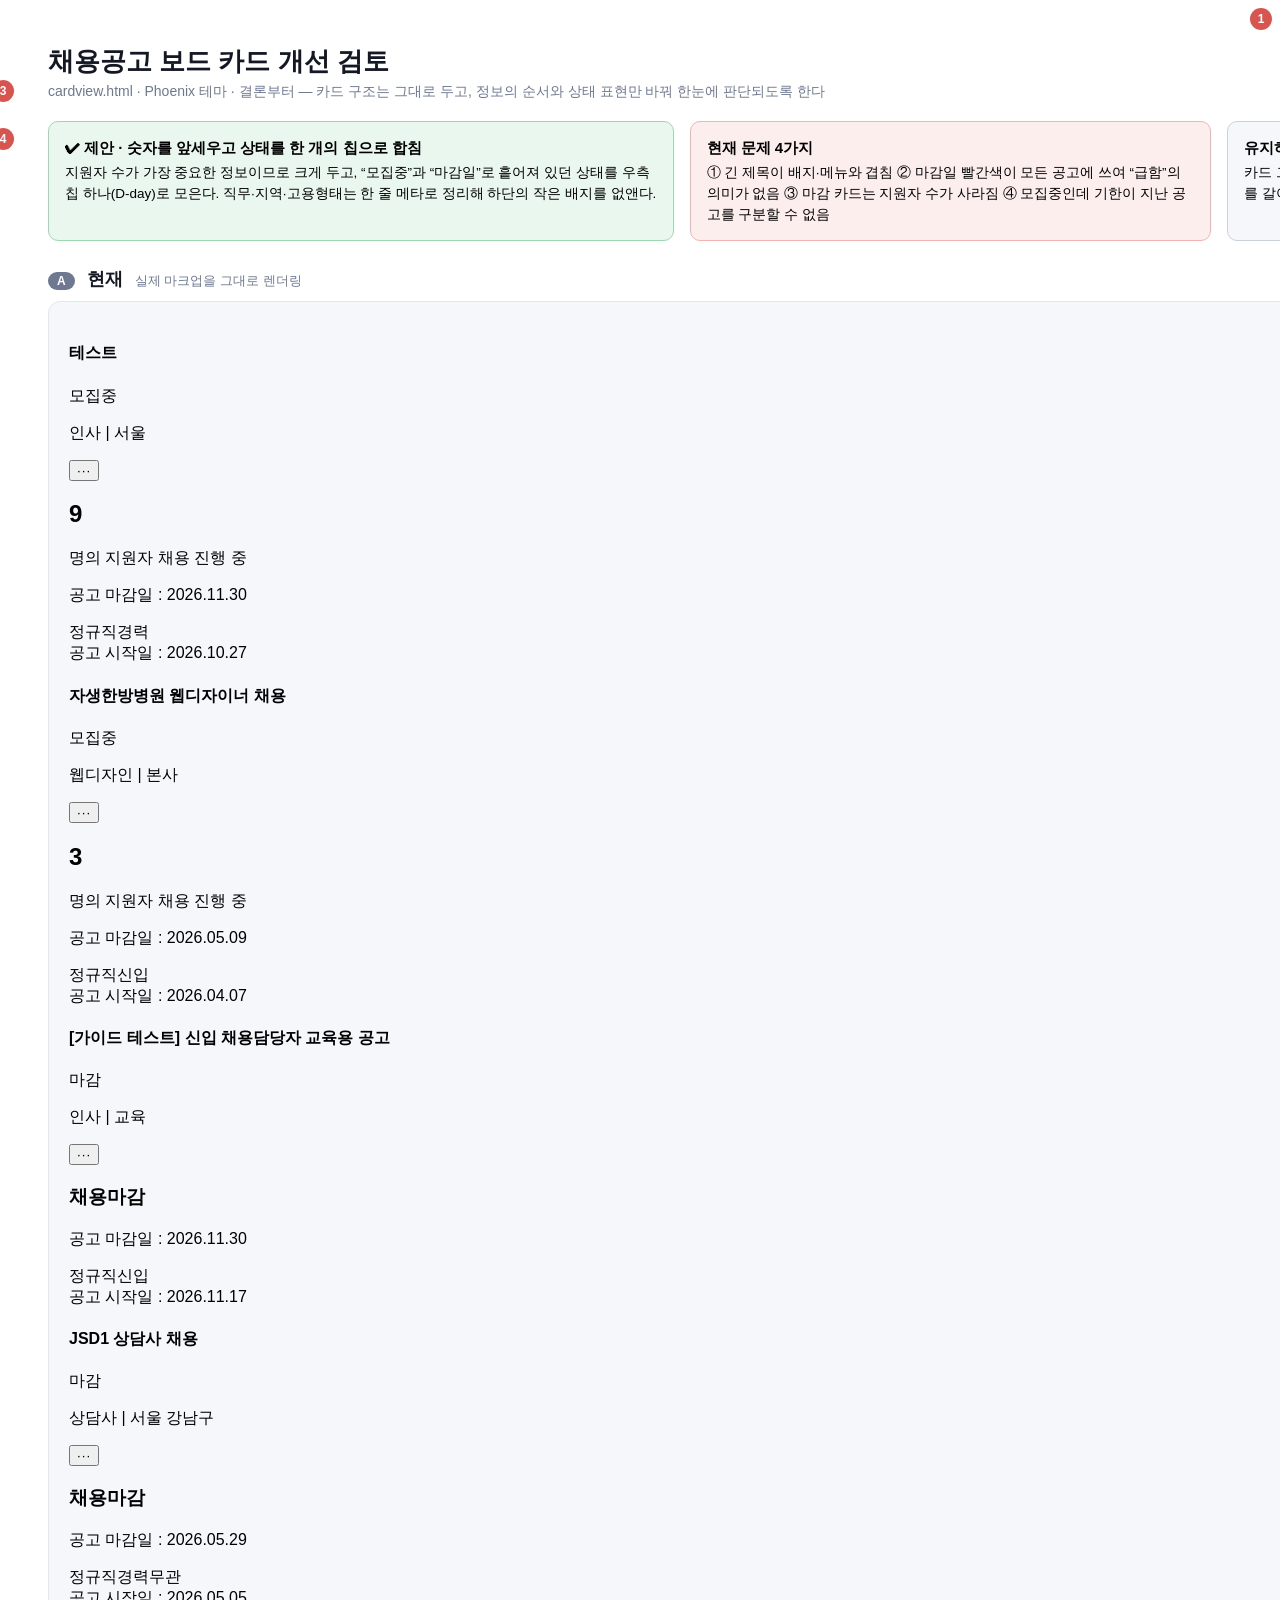
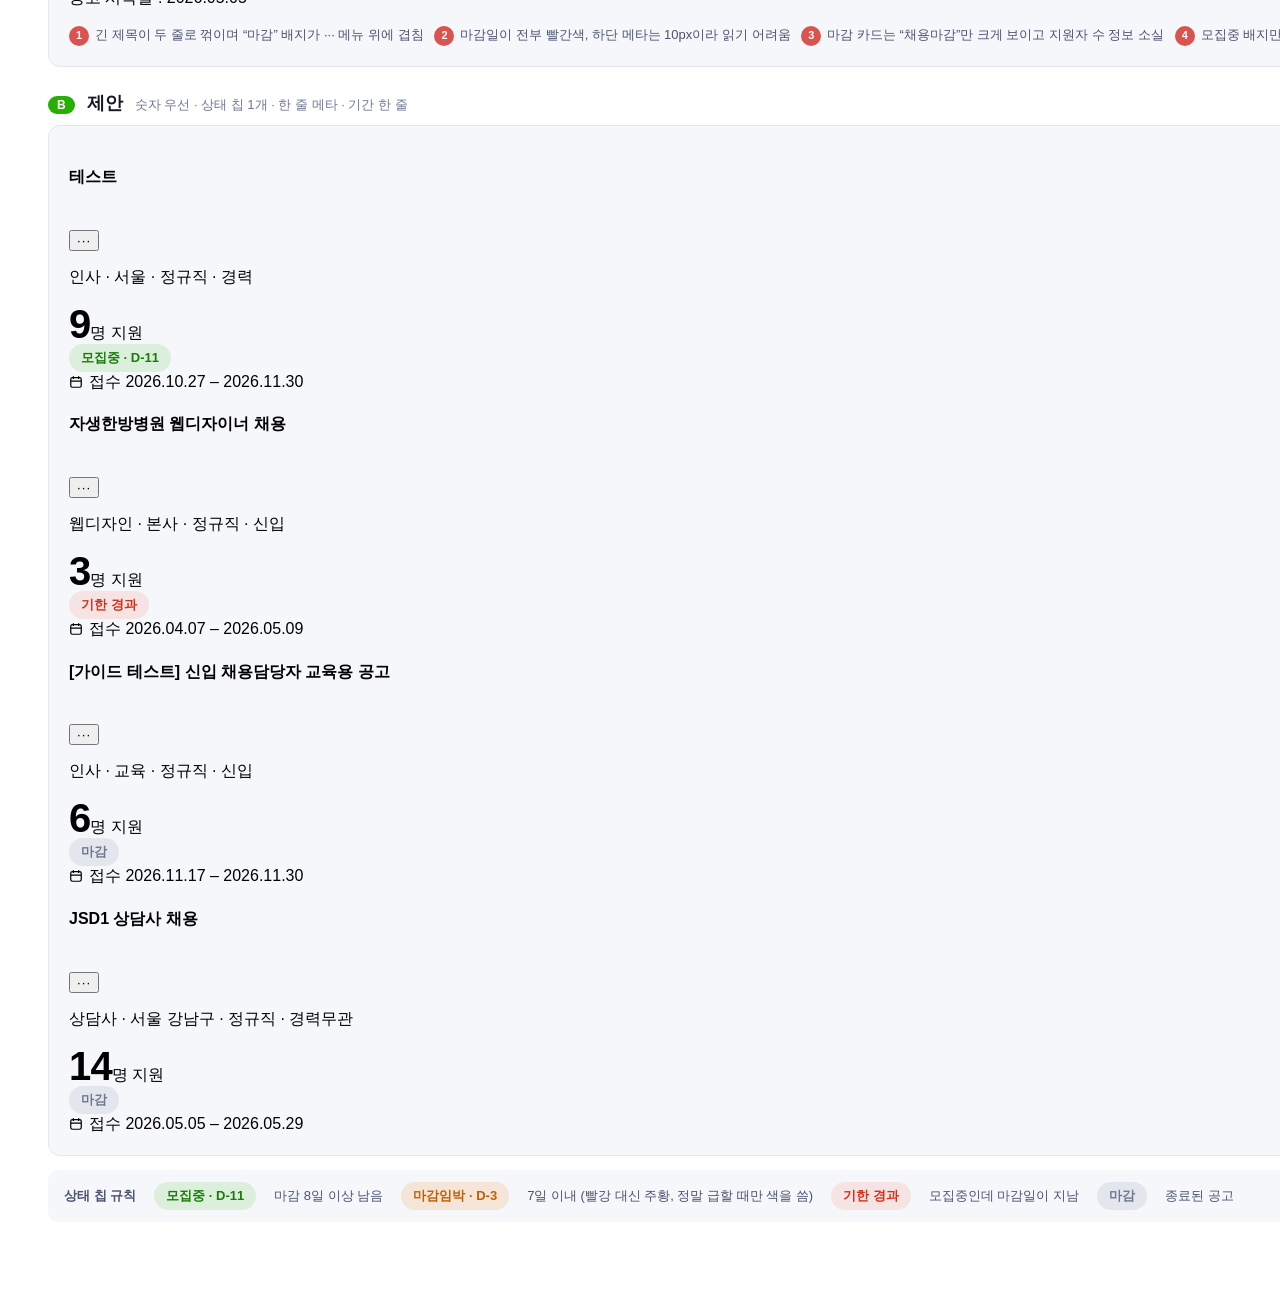
==== ats/card-review.html @ 63e40eb0 "시안 폴더를 프로젝트 단위로 재구성하고 루트 index/README 재작성 Co-Authored-By: Claude Sonnet 5.5 <noreply@anthropic.com>" ====
<!doctype html><html lang="ko"><head><meta charset="utf-8"><title>카드보드 검토</title>
<link rel="stylesheet" href="file:///D:/GitHub/recruit-jsd1/admin/src/main/resources/static/assets/css/theme.css">
<link rel="stylesheet" href="file:///D:/GitHub/recruit-jsd1/admin/src/main/resources/static/assets/css/user.css">
<style>
body{width:1700px;padding:36px 40px 40px;background:#fff;font-family:"Noto Sans KR","Malgun Gothic",sans-serif}
.ttl{font-size:26px;font-weight:700;color:#141824;margin:0 0 4px}
.sub{color:#6e7891;font-size:14px;margin-bottom:20px}
.vd{display:grid;grid-template-columns:1.2fr 1fr 1fr;gap:16px;margin-bottom:26px}
.v{border:1px solid #cbd0dd;border-radius:10px;padding:14px 16px;font-size:13.5px;line-height:1.55;background:#f5f7fa}
.v b{display:block;font-size:15px;margin-bottom:4px}
.v.g{background:#eaf7ee;border-color:#9fd8b0}
.v.r{background:#fdeeee;border-color:#f1b3b3}
.ph{display:flex;align-items:baseline;gap:12px;margin:0 0 10px}
.tag{font-size:12px;font-weight:700;padding:2px 9px;border-radius:99px;color:#fff}
.ta{background:#6e7891}.tb{background:#25b003}
.ph h2{margin:0;font-size:18px;color:#141824}.ph span.d{font-size:13px;color:#6e7891}
.stage{background:#f5f7fa;border:1px solid #e3e6ed;border-radius:12px;padding:20px;margin-bottom:24px}
.mk{position:absolute;z-index:5;width:22px;height:22px;border-radius:50%;background:#d9534f;color:#fff;font-size:12px;font-weight:700;display:flex;align-items:center;justify-content:center;box-shadow:0 0 0 3px #fff}
.recruit-card{cursor:default}
.recruit-card:hover{border-color:inherit !important;background-color:var(--phoenix-card-bg) !important}
.recruit-card.bg-body-highlight:hover{background-color:var(--phoenix-body-highlight-bg) !important}
.line-clamp-2{display:-webkit-box;-webkit-line-clamp:2;-webkit-box-orient:vertical;overflow:hidden}
.num{font-size:2.5rem;line-height:1;font-weight:800;letter-spacing:-.02em}
.chip{display:inline-flex;align-items:center;gap:6px;border-radius:99px;padding:5px 12px;font-size:13px;font-weight:700;white-space:nowrap}
.c-ok{background:rgba(37,176,3,.12);color:#1a7d05}
.c-warn{background:rgba(229,120,11,.14);color:#c25f00}
.c-over{background:rgba(250,59,29,.1);color:#d4301a}
.c-off{background:#e3e6ed;color:#6e7891}
.legend{display:flex;gap:18px;align-items:center;flex-wrap:wrap;font-size:13px;color:#4a5370;margin:-10px 0 24px;background:#f5f7fa;border-radius:10px;padding:12px 16px}
.issues{font-size:13px;color:#4a5370;line-height:1.8;margin-top:14px}
.issues i{font-style:normal;display:inline-flex;width:20px;height:20px;border-radius:50%;background:#d9534f;color:#fff;font-size:11px;font-weight:700;align-items:center;justify-content:center;margin-right:6px}
</style></head><body>
<div class="ttl">채용공고 보드 카드 개선 검토</div>
<div class="sub">cardview.html · Phoenix 테마 · 결론부터 — 카드 구조는 그대로 두고, 정보의 순서와 상태 표현만 바꿔 한눈에 판단되도록 한다</div>

<div class="vd">
 <div class="v g"><b>✔ 제안 · 숫자를 앞세우고 상태를 한 개의 칩으로 합침</b>지원자 수가 가장 중요한 정보이므로 크게 두고, “모집중”과 “마감일”로 흩어져 있던 상태를 우측 칩 하나(D-day)로 모은다. 직무·지역·고용형태는 한 줄 메타로 정리해 하단의 작은 배지를 없앤다.</div>
 <div class="v r"><b>현재 문제 4가지</b>① 긴 제목이 배지·메뉴와 겹침 ② 마감일 빨간색이 모든 공고에 쓰여 “급함”의 의미가 없음 ③ 마감 카드는 지원자 수가 사라짐 ④ 모집중인데 기한이 지난 공고를 구분할 수 없음</div>
 <div class="v"><b>유지하는 것</b>카드 그리드(4열), 전체 클릭 이동, ··· 메뉴, 마감 카드 톤다운, 한국어 문구. 구조를 갈아엎지 않고 카드 내부 배치만 변경.</div>
</div>

<div class="ph"><span class="tag ta">A</span><h2>현재</h2><span class="d">실제 마크업을 그대로 렌더링</span></div>
<div class="stage"><div class="row row-cols-4 g-3" id="A"></div>
 <div class="issues"><i>1</i>긴 제목이 두 줄로 꺾이며 “마감” 배지가 ··· 메뉴 위에 겹침 &nbsp; <i>2</i>마감일이 전부 빨간색, 하단 메타는 10px이라 읽기 어려움 &nbsp; <i>3</i>마감 카드는 “채용마감”만 크게 보이고 지원자 수 정보 소실 &nbsp; <i>4</i>모집중 배지만 있고 기한 경과 여부가 드러나지 않음</div></div>

<div class="ph"><span class="tag tb">B</span><h2>제안</h2><span class="d">숫자 우선 · 상태 칩 1개 · 한 줄 메타 · 기간 한 줄</span></div>
<div class="stage"><div class="row row-cols-4 g-3" id="B"></div></div>
<div class="legend"><b>상태 칩 규칙</b>
 <span class="chip c-ok">모집중 · D-11</span> 마감 8일 이상 남음
 <span class="chip c-warn">마감임박 · D-3</span> 7일 이내 (빨강 대신 주황, 정말 급할 때만 색을 씀)
 <span class="chip c-over">기한 경과</span> 모집중인데 마감일이 지남
 <span class="chip c-off">마감</span> 종료된 공고</div>

<script>
const D=[
 {t:'테스트',m:['인사','서울','정규직','경력'],n:9,st:'OPEN',end:'2026.11.30',start:'2026.10.27',dd:11},
 {t:'자생한방병원 웹디자이너 채용',m:['웹디자인','본사','정규직','신입'],n:3,st:'OPEN',end:'2026.05.09',start:'2026.04.07',dd:-194},
 {t:'[가이드 테스트] 신입 채용담당자 교육용 공고',m:['인사','교육','정규직','신입'],n:6,st:'CLOSED',end:'2026.11.30',start:'2026.11.17'},
 {t:'JSD1 상담사 채용',m:['상담사','서울 강남구','정규직','경력무관'],n:14,st:'CLOSED',end:'2026.05.29',start:'2026.05.05'}
];
const dots='<div class="dropdown"><button class="btn btn-link text-body-tertiary p-0"><span style="letter-spacing:1px">···</span></button></div>';
const cal='<svg width="14" height="14" viewBox="0 0 16 16" fill="none" stroke="currentColor" stroke-width="1.4" style="vertical-align:-2px;margin-right:6px"><rect x="2" y="3" width="12" height="11" rx="2"/><path d="M2 7h12M5 1.5v3M11 1.5v3"/></svg>';
function cur(d,i){
 const c=d.st==='CLOSED';
 const badge=d.st==='OPEN'?'<span class="badge badge-phoenix fs-10 badge-phoenix-success">모집중</span>':'<span class="badge badge-phoenix fs-10 badge-phoenix-secondary">마감</span>';
 const mk=(i===2?'<div class="mk" style="right:8px;top:8px">1</div>':'')+(i===0?'<div class="mk" style="left:-8px;top:128px">2</div>':'')+(i===3?'<div class="mk" style="left:-8px;top:80px">3</div>':'')+(i===1?'<div class="mk" style="left:-8px;top:128px">4</div>':'');
 return `<div class="col"><div class="card h-100 border-transparent-hover shadow-none border border-translucent position-relative recruit-card ${c?'bg-body-highlight closed-card':''}">${mk}
 <div class="card-body d-flex flex-column justify-content-between"><div>
  <div class="d-flex align-items-start justify-content-between mb-2"><div class="flex-1">
   <div class="d-flex align-items-center mb-1"><h4 class="mb-0 me-2 ${c?'text-body-quaternary':'text-body-secondary'}">${d.t}</h4>${badge}</div>
   <p class="fs-9 text-body-tertiary mb-0">${d.m[0]} | ${d.m[1]}</p></div>${dots}</div>
  <div class="my-4">${c?'<h3 class="mb-0 text-body-quaternary">채용마감</h3>':`<div class="d-flex align-items-baseline"><h2 class="mb-0 me-2 text-primary">${d.n}</h2><p class="mb-0 text-body-tertiary fw-semibold">명의 지원자 채용 진행 중</p></div>`}</div>
  <div class="d-flex align-items-center mb-3"><p class="mb-0 fs-9 fw-bold text-body-emphasis">공고 마감일 : <span class="${c?'text-body-tertiary':'text-danger-light'}">${d.end}</span></p></div>
  <div class="d-flex justify-content-between align-items-center"><div class="d-flex gap-1"><span class="badge badge-phoenix badge-phoenix-secondary fs-10">${d.m[2]}</span><span class="badge badge-phoenix badge-phoenix-secondary fs-10">${d.m[3]}</span></div><span class="fs-10 text-body-tertiary fw-semibold">공고 시작일 : ${d.start}</span></div>
 </div></div></div></div>`;
}
function nw(d){
 const c=d.st==='CLOSED';
 let chip;
 if(c) chip='<span class="chip c-off">마감</span>';
 else if(d.dd<0) chip='<span class="chip c-over">기한 경과</span>';
 else if(d.dd<=7) chip=`<span class="chip c-warn">마감임박 · D-${d.dd}</span>`;
 else chip=`<span class="chip c-ok">모집중 · D-${d.dd}</span>`;
 return `<div class="col"><div class="card h-100 border-transparent-hover shadow-none border border-translucent position-relative recruit-card ${c?'bg-body-highlight closed-card':''}">
 <div class="card-body d-flex flex-column p-4">
  <div class="d-flex align-items-start justify-content-between gap-3">
   <h4 class="mb-0 line-clamp-2 ${c?'text-body-tertiary':'text-body-emphasis'}" style="min-height:2.6em">${d.t}</h4>${dots}</div>
  <p class="fs-9 text-body-tertiary mt-1 mb-0">${d.m.join(' · ')}</p>
  <div class="d-flex align-items-end justify-content-between mt-auto pt-4 pb-4">
   <div><span class="num ${c?'text-body-quaternary':'text-primary'}">${d.n}</span><span class="ms-2 fs-8 fw-semibold text-body-tertiary">명 지원</span></div>${chip}</div>
  <div class="border-top border-translucent pt-3 fs-9 ${c?'text-body-quaternary':'text-body-tertiary'}">${cal}접수 ${d.start} – ${d.end}</div>
 </div></div></div>`;
}
document.getElementById('A').innerHTML=D.map(cur).join('');
document.getElementById('B').innerHTML=D.map(nw).join('');
</script></body></html>
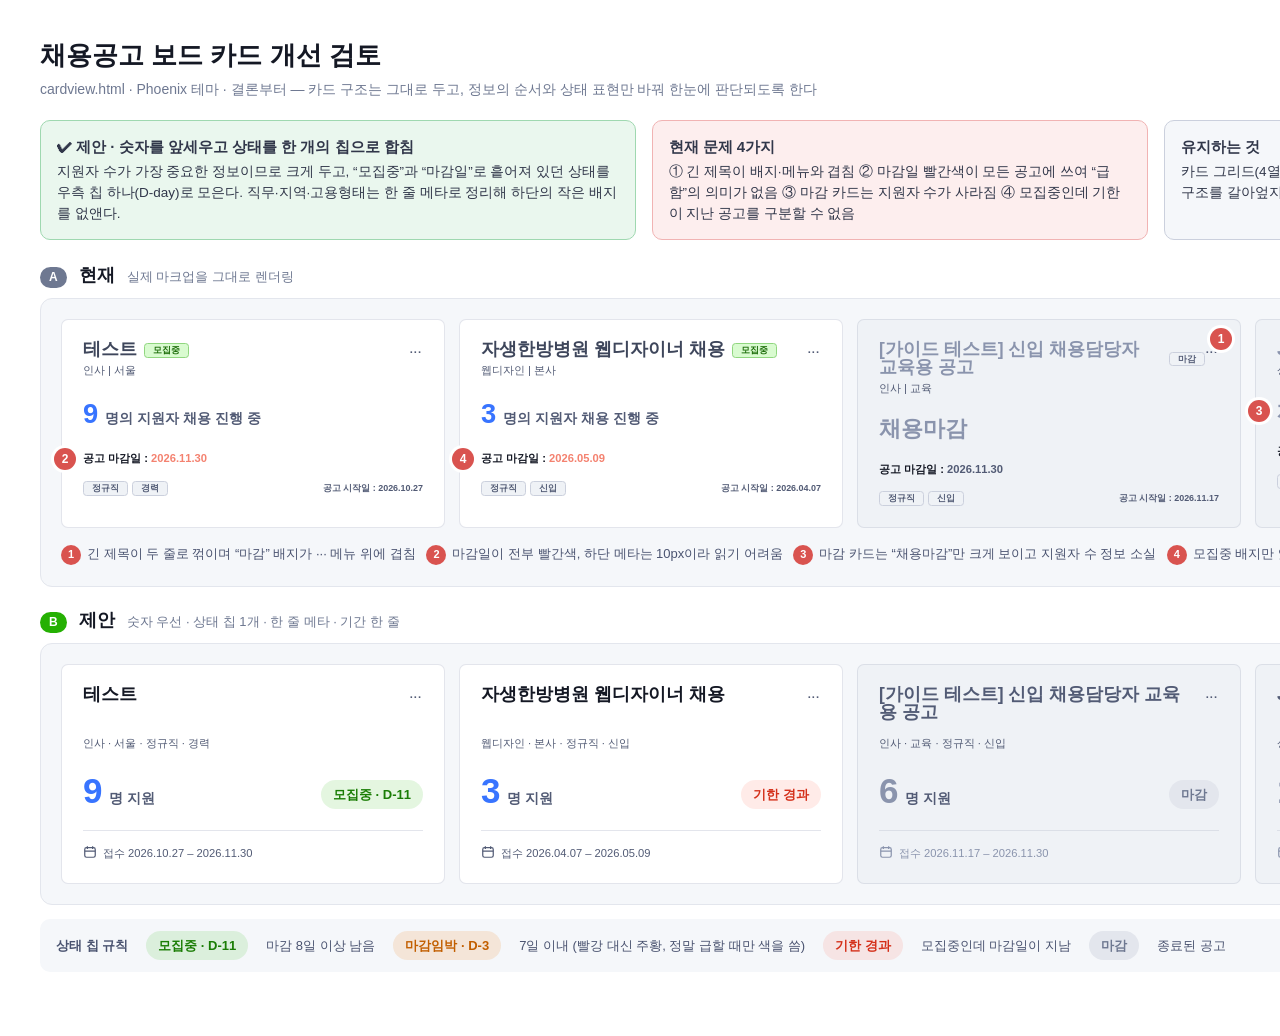
==== commit abe8761c: "ats 시안에 theme/user css 로컬 복사 및 리소스 경로 상대경로로 수정 Co-Authored-By: Claude Sonnet 5.5 <noreply@anthropic." ====
--- a/ats/card-review.html
+++ b/ats/card-review.html
@@ -1,6 +1,6 @@
 <!doctype html><html lang="ko"><head><meta charset="utf-8"><title>카드보드 검토</title>
-<link rel="stylesheet" href="file:///D:/GitHub/recruit-jsd1/admin/src/main/resources/static/assets/css/theme.css">
-<link rel="stylesheet" href="file:///D:/GitHub/recruit-jsd1/admin/src/main/resources/static/assets/css/user.css">
+<link rel="stylesheet" href="assets/theme.css">
+<link rel="stylesheet" href="assets/user.css">
 <style>
 body{width:1700px;padding:36px 40px 40px;background:#fff;font-family:"Noto Sans KR","Malgun Gothic",sans-serif}
 .ttl{font-size:26px;font-weight:700;color:#141824;margin:0 0 4px}
--- a/ats/assets/theme.css
+++ b/ats/assets/theme.css
@@ -0,0 +1,39150 @@
+@charset "UTF-8";
+/* -------------------------------------------------------------------------- */
+/*                                 Theme                                      */
+/* -------------------------------------------------------------------------- */
+/* prettier-ignore */
+/* -------------------------------------------------------------------------- */
+/*                                  Utilities                                 */
+/* -------------------------------------------------------------------------- */
+:root,
+[data-bs-theme=light] {
+  --phoenix-blue: #3874ff;
+  --phoenix-indigo: #6610f2;
+  --phoenix-purple: #6f42c1;
+  --phoenix-pink: #d63384;
+  --phoenix-red: #fa3b1d;
+  --phoenix-orange: #e5780b;
+  --phoenix-yellow: #ffc107;
+  --phoenix-green: #25b003;
+  --phoenix-teal: #20c997;
+  --phoenix-cyan: #0097eb;
+  --phoenix-black: #000000;
+  --phoenix-white: #fff;
+  --phoenix-gray: #6e7891;
+  --phoenix-gray-dark: #141824;
+  --phoenix-gray-50: #f5f7fa;
+  --phoenix-gray-100: #eff2f6;
+  --phoenix-gray-200: #e3e6ed;
+  --phoenix-gray-300: #cbd0dd;
+  --phoenix-gray-400: #9fa6bc;
+  --phoenix-gray-500: #8a94ad;
+  --phoenix-gray-600: #6e7891;
+  --phoenix-gray-700: #525b75;
+  --phoenix-gray-800: #3e465b;
+  --phoenix-gray-900: #31374a;
+  --phoenix-gray-1000: #222834;
+  --phoenix-gray-1100: #141824;
+  --phoenix-primary: #3874ff;
+  --phoenix-secondary: #31374a;
+  --phoenix-success: #25b003;
+  --phoenix-info: #0097eb;
+  --phoenix-warning: #e5780b;
+  --phoenix-danger: #fa3b1d;
+  --phoenix-light: #eff2f6;
+  --phoenix-dark: #141824;
+  --phoenix-primary-rgb: 56, 116, 255;
+  --phoenix-secondary-rgb: 49, 55, 74;
+  --phoenix-success-rgb: 37, 176, 3;
+  --phoenix-info-rgb: 0, 151, 235;
+  --phoenix-warning-rgb: 229, 120, 11;
+  --phoenix-danger-rgb: 250, 59, 29;
+  --phoenix-light-rgb: 239, 242, 246;
+  --phoenix-dark-rgb: 20, 24, 36;
+  --phoenix-primary-text-emphasis: #003cc7;
+  --phoenix-secondary-text-emphasis: #525b75;
+  --phoenix-success-text-emphasis: #1c6c09;
+  --phoenix-info-text-emphasis: #005585;
+  --phoenix-warning-text-emphasis: #bc3803;
+  --phoenix-danger-text-emphasis: #b81800;
+  --phoenix-light-text-emphasis: #141824;
+  --phoenix-dark-text-emphasis: #fff;
+  --phoenix-primary-bg-subtle: #e5edff;
+  --phoenix-secondary-bg-subtle: #eff2f6;
+  --phoenix-success-bg-subtle: #d9fbd0;
+  --phoenix-info-bg-subtle: #c7ebff;
+  --phoenix-warning-bg-subtle: #ffefca;
+  --phoenix-danger-bg-subtle: #ffe0db;
+  --phoenix-light-bg-subtle: #f7f9fb;
+  --phoenix-dark-bg-subtle: #9fa6bc;
+  --phoenix-primary-border-subtle: #85a9ff;
+  --phoenix-secondary-border-subtle: #cbd0dd;
+  --phoenix-success-border-subtle: #90d67f;
+  --phoenix-info-border-subtle: #60c6ff;
+  --phoenix-warning-border-subtle: #ffcc85;
+  --phoenix-danger-border-subtle: #f48270;
+  --phoenix-light-border-subtle: #eff2f6;
+  --phoenix-dark-border-subtle: #8a94ad;
+  --phoenix-white-rgb: 255, 255, 255;
+  --phoenix-black-rgb: 0, 0, 0;
+  --phoenix-font-sans-serif: "Nunito Sans", -apple-system, BlinkMacSystemFont, "Segoe UI", Roboto, "Helvetica Neue", Arial, sans-serif, "Apple Color Emoji", "Segoe UI Emoji", "Segoe UI Symbol";
+  --phoenix-font-monospace: "SFMono-Regular", Menlo, Monaco, Consolas, "Liberation Mono", "Courier New", monospace;
+  --phoenix-gradient: linear-gradient(180deg, rgba(255, 255, 255, 0.15), rgba(255, 255, 255, 0));
+  --phoenix-body-font-family: var(--phoenix-font-sans-serif);
+  --phoenix-body-font-size: 1rem;
+  --phoenix-body-font-weight: 400;
+  --phoenix-body-line-height: 1.49;
+  --phoenix-body-color: #31374a;
+  --phoenix-body-color-rgb: 49, 55, 74;
+  --phoenix-body-bg: #f5f7fa;
+  --phoenix-body-bg-rgb: 245, 247, 250;
+  --phoenix-emphasis-color: #141824;
+  --phoenix-emphasis-color-rgb: 20, 24, 36;
+  --phoenix-secondary-color: #3e465b;
+  --phoenix-secondary-color-rgb: 62, 70, 91;
+  --phoenix-secondary-bg: #e3e6ed;
+  --phoenix-secondary-bg-rgb: 227, 230, 237;
+  --phoenix-tertiary-color: #525b75;
+  --phoenix-tertiary-color-rgb: 82, 91, 117;
+  --phoenix-tertiary-bg: #cbd0dd;
+  --phoenix-tertiary-bg-rgb: 203, 208, 221;
+  --phoenix-heading-color: var(--phoenix-emphasis-color);
+  --phoenix-link-color: #3874ff;
+  --phoenix-link-color-rgb: 56, 116, 255;
+  --phoenix-link-decoration: none;
+  --phoenix-link-hover-color: #003cc7;
+  --phoenix-link-hover-color-rgb: 0, 60, 199;
+  --phoenix-link-hover-decoration: underline;
+  --phoenix-code-color: #d63384;
+  --phoenix-highlight-color: #31374a;
+  --phoenix-highlight-bg: #fff3cd;
+  --phoenix-border-width: 1px;
+  --phoenix-border-style: solid;
+  --phoenix-border-color: #cbd0dd;
+  --phoenix-border-color-translucent: rgba(203, 208, 221, 0.54);
+  --phoenix-border-radius: 0.375rem;
+  --phoenix-border-radius-sm: 0.25rem;
+  --phoenix-border-radius-lg: 0.5rem;
+  --phoenix-border-radius-xl: 1rem;
+  --phoenix-border-radius-xxl: 2rem;
+  --phoenix-border-radius-2xl: var(--phoenix-border-radius-xxl);
+  --phoenix-border-radius-pill: 50rem;
+  --phoenix-box-shadow: 0px 2px 4px -2px rgba(36, 40, 46, 0.08);
+  --phoenix-box-shadow-sm: 0 0.125rem 0.25rem rgba(0, 0, 0, 0.075);
+  --phoenix-box-shadow-lg: 0 1rem 3rem rgba(0, 0, 0, 0.175);
+  --phoenix-box-shadow-inset: inset 0 1px 2px rgba(0, 0, 0, 0.075);
+  --phoenix-focus-ring-width: 0.25rem;
+  --phoenix-focus-ring-opacity: 0.25;
+  --phoenix-focus-ring-color: rgba(56, 116, 255, 0.25);
+  --phoenix-form-valid-color: #25b003;
+  --phoenix-form-valid-border-color: #25b003;
+  --phoenix-form-invalid-color: #fa3b1d;
+  --phoenix-form-invalid-border-color: #fa3b1d;
+}
+
+[data-bs-theme=dark] {
+  color-scheme: dark;
+  --phoenix-body-color: #9fa6bc;
+  --phoenix-body-color-rgb: 159, 166, 188;
+  --phoenix-body-bg: #0f111a;
+  --phoenix-body-bg-rgb: 15, 17, 26;
+  --phoenix-emphasis-color: #eff2f6;
+  --phoenix-emphasis-color-rgb: 239, 242, 246;
+  --phoenix-secondary-color: #949db5;
+  --phoenix-secondary-color-rgb: 148, 157, 181;
+  --phoenix-secondary-bg: #31374a;
+  --phoenix-secondary-bg-rgb: 49, 55, 74;
+  --phoenix-tertiary-color: #8a94ad;
+  --phoenix-tertiary-color-rgb: 138, 148, 173;
+  --phoenix-tertiary-bg: #373e53;
+  --phoenix-tertiary-bg-rgb: 55, 62, 83;
+  --phoenix-primary-text-emphasis: #85a9ff;
+  --phoenix-secondary-text-emphasis: #cbd0dd;
+  --phoenix-success-text-emphasis: #90d67f;
+  --phoenix-info-text-emphasis: #60c6ff;
+  --phoenix-warning-text-emphasis: #ffcc85;
+  --phoenix-danger-text-emphasis: #f48270;
+  --phoenix-light-text-emphasis: #eff2f6;
+  --phoenix-dark-text-emphasis: #141824;
+  --phoenix-primary-bg-subtle: #1C2231;
+  --phoenix-secondary-bg-subtle: #252834;
+  --phoenix-success-bg-subtle: #1D2527;
+  --phoenix-info-bg-subtle: #1A2431;
+  --phoenix-warning-bg-subtle: #262527;
+  --phoenix-danger-bg-subtle: #241F25;
+  --phoenix-light-bg-subtle: #3e465b;
+  --phoenix-dark-bg-subtle: #1f232e;
+  --phoenix-primary-border-subtle: #303B5A;
+  --phoenix-secondary-border-subtle: #3D414C;
+  --phoenix-success-border-subtle: #354739;
+  --phoenix-info-border-subtle: #29435A;
+  --phoenix-warning-border-subtle: #51453A;
+  --phoenix-danger-border-subtle: #4C3233;
+  --phoenix-light-border-subtle: #141824;
+  --phoenix-dark-border-subtle: #3e465b;
+  --phoenix-heading-color: var(--phoenix-emphasis-color);
+  --phoenix-link-color: #85a9ff;
+  --phoenix-link-hover-color: #85a9ff;
+  --phoenix-link-color-rgb: 133, 169, 255;
+  --phoenix-link-hover-color-rgb: 133, 169, 255;
+  --phoenix-code-color: #d63384;
+  --phoenix-highlight-color: #9fa6bc;
+  --phoenix-highlight-bg: #664d03;
+  --phoenix-border-color: #373e53;
+  --phoenix-border-color-translucent: rgba(55, 62, 83, 0.78);
+  --phoenix-form-valid-color: #90d67f;
+  --phoenix-form-valid-border-color: #90d67f;
+  --phoenix-form-invalid-color: #f48270;
+  --phoenix-form-invalid-border-color: #f48270;
+}
+
+:root {
+  --phoenix-scroll-margin-top: 2.5rem;
+  --phoenix-navbar-top-height: 4rem;
+  --phoenix-navbar-top-menu-margin: 1.5rem;
+}
+:root[data-navbar-horizontal-shape=slim] {
+  --phoenix-navbar-top-height: 1.7rem;
+}
+:root [data-navigation-type=dual] {
+  --phoenix-navbar-top-height: 7.25rem;
+}
+:root .navbar-slim {
+  --phoenix-navbar-top-menu-margin: 0.8rem;
+}
+:root [data-navigation-type=dual] {
+  --phoenix-navbar-top-menu-margin: 1.3rem;
+}
+
+:root,
+[data-bs-theme=light] {
+  --phoenix-gray-50-rgb: 245, 247, 250;
+  --phoenix-gray-100-rgb: 239, 242, 246;
+  --phoenix-gray-200-rgb: 227, 230, 237;
+  --phoenix-gray-300-rgb: 203, 208, 221;
+  --phoenix-gray-400-rgb: 159, 166, 188;
+  --phoenix-gray-500-rgb: 138, 148, 173;
+  --phoenix-gray-600-rgb: 110, 120, 145;
+  --phoenix-gray-700-rgb: 82, 91, 117;
+  --phoenix-gray-800-rgb: 62, 70, 91;
+  --phoenix-gray-900-rgb: 49, 55, 74;
+  --phoenix-gray-1000-rgb: 34, 40, 52;
+  --phoenix-gray-1100-rgb: 20, 24, 36;
+  --phoenix-primary-lighter: #adc5ff;
+  --phoenix-primary-light: #85a9ff;
+  --phoenix-primary-dark: #004dff;
+  --phoenix-primary-darker: #003cc7;
+  --phoenix-secondary-lighter: #e3e6ed;
+  --phoenix-secondary-light: #cbd0dd;
+  --phoenix-secondary-dark: #222834;
+  --phoenix-secondary-darker: #525b75;
+  --phoenix-warning-lighter: #ffe6ad;
+  --phoenix-warning-light: #ffcc85;
+  --phoenix-warning-dark: #d6630a;
+  --phoenix-warning-darker: #bc3803;
+  --phoenix-danger-lighter: #fabcb3;
+  --phoenix-danger-light: #f48270;
+  --phoenix-danger-dark: #cc1b00;
+  --phoenix-danger-darker: #b81800;
+  --phoenix-success-lighter: #bee8b4;
+  --phoenix-success-light: #90d67f;
+  --phoenix-success-dark: #23890b;
+  --phoenix-success-darker: #1c6c09;
+  --phoenix-info-lighter: #96d9ff;
+  --phoenix-info-light: #60c6ff;
+  --phoenix-info-dark: #0080c7;
+  --phoenix-info-darker: #005585;
+  --phoenix-primary-lighter-rgb: 173, 197, 255;
+  --phoenix-primary-light-rgb: 133, 169, 255;
+  --phoenix-primary-dark-rgb: 0, 77, 255;
+  --phoenix-primary-darker-rgb: 0, 60, 199;
+  --phoenix-secondary-lighter-rgb: 227, 230, 237;
+  --phoenix-secondary-light-rgb: 203, 208, 221;
+  --phoenix-secondary-dark-rgb: 34, 40, 52;
+  --phoenix-secondary-darker-rgb: 82, 91, 117;
+  --phoenix-warning-lighter-rgb: 255, 230, 173;
+  --phoenix-warning-light-rgb: 255, 204, 133;
+  --phoenix-warning-dark-rgb: 214, 99, 10;
+  --phoenix-warning-darker-rgb: 188, 56, 3;
+  --phoenix-danger-lighter-rgb: 250, 188, 179;
+  --phoenix-danger-light-rgb: 244, 130, 112;
+  --phoenix-danger-dark-rgb: 204, 27, 0;
+  --phoenix-danger-darker-rgb: 184, 24, 0;
+  --phoenix-success-lighter-rgb: 190, 232, 180;
+  --phoenix-success-light-rgb: 144, 214, 127;
+  --phoenix-success-dark-rgb: 35, 137, 11;
+  --phoenix-success-darker-rgb: 28, 108, 9;
+  --phoenix-info-lighter-rgb: 150, 217, 255;
+  --phoenix-info-light-rgb: 96, 198, 255;
+  --phoenix-info-dark-rgb: 0, 128, 199;
+  --phoenix-info-darker-rgb: 0, 85, 133;
+  --phoenix-primary-bg-subtle-rgb: 229, 237, 255;
+  --phoenix-quaternary-color: #8a94ad;
+  --phoenix-quaternary-color-rgb: 138, 148, 173;
+  --phoenix-quaternary-bg: #9fa6bc;
+  --phoenix-quaternary-bg-rgb: 159, 166, 188;
+  --phoenix-emphasis-bg: #fff;
+  --phoenix-emphasis-bg-rgb: 255, 255, 255;
+  --phoenix-body-highlight-color: #222834;
+  --phoenix-body-highlight-color-rgb: 34, 40, 52;
+  --phoenix-body-highlight-bg: #eff2f6;
+  --phoenix-body-highlight-bg-rgb: 239, 242, 246;
+  --phoenix-border-color-rgb: 203, 208, 221;
+  --phoenix-border-color-translucent-rgb: 203, 208, 221;
+  --phoenix-input-group-addon-bg-global: #eff2f6;
+  --phoenix-dropdown-link-color-global: #525b75;
+  --phoenix-dropdown-link-hover-color-global: #292e3b;
+  --phoenix-nav-vertical-color-global: #141824;
+  /* -------------------------------------------------------------------------- */
+  /*                                Scrollbar                                   */
+  /* -------------------------------------------------------------------------- */
+  --phoenix-scrollbar-bg: rgba(var(--phoenix-quaternary-bg-rgb), 0.55);
+  /* ---------------------------------- docs ---------------------------------- */
+  --phoenix-docs-language-bg: #222834;
+  /* -------------------------------------------------------------------------- */
+  /*                                Navbar                                      */
+  /* -------------------------------------------------------------------------- */
+  /* ------------------------------- navbar-top  ------------------------------- */
+  --phoenix-navbar-top-link-color: var(--phoenix-body-color);
+  --phoenix-navbar-top-menu-bg-color: var(--phoenix-emphasis-bg);
+  --phoenix-navbar-top-border-color: #cbd0dd;
+  --phoenix-navbar-top-link-hover-color: var(
+    --phoenix-body-highlight-color
+  );
+  --phoenix-navbar-top-link-hover-bg: var(--phoenix-body-highlight-bg);
+  --phoenix-navbar-top-link-active-color: var(--phoenix-primary);
+  --phoenix-navbar-top-dropdown-color: var(--phoenix-body-color);
+  --phoenix-navbar-top-dropdown-hover-bg: var(--phoenix-body-highlight-bg);
+  /* ------------------------------- dual-nav ------------------------------- */
+  --phoenix-dual-nav-border-color: #e3e6ed;
+  --phoenix-dual-nav-first-layer-bg: #eff2f6;
+  /* ------------------------------- navbar-vertical light ------------------------------- */
+  --phoenix-navbar-vertical-border-color: #cbd0dd;
+  --phoenix-navbar-vertical-bg-color: var(--phoenix-emphasis-bg);
+  --phoenix-navbar-vertical-label-color: #6e7891;
+  --phoenix-navbar-vertical-link-color: #525b75;
+  --phoenix-navbar-vertical-link-hover-color: #3e465b;
+  --phoenix-navbar-vertical-link-hover-bg: #eff2f6;
+  --phoenix-navbar-vertical-link-active-color: #3874ff;
+  --phoenix-navbar-vertical-link-disable-color: #8a94ad;
+  --phoenix-navbar-vertical-width: 15.875rem;
+  --phoenix-navbar-vertical-dropdown-indicator-color: #8a94ad;
+  --phoenix-navbar-footer-border-color: var(--phoenix-border-color);
+  --phoenix-navbar-vertical-hr-color: #e3e6ed;
+  --phoenix-navbar-vertical-collapsed-menu-bg: #fff;
+  --phoenix-hamburger-menu-color: #6e7891;
+  /* ------------------------------- navbar-top ------------------------------- */
+  --phoenix-navbar-top-bg-color: var(--phoenix-emphasis-bg);
+  /* --------------------------------- buttons -------------------------------- */
+  --phoenix-btn-hover-border-color: transparent;
+  --phoenix-btn-active-border-color: transparent;
+  /* --------------------------------- choices -------------------------------- */
+  --phoenix-choices-inner-min-height: auto;
+  --phoenix-choices-item-has-no-choices-bg: var(--phoenix-emphasis-bg);
+  /* -------------------------------- Flatpickr ------------------------------- */
+  --phoenix-flatpickr-calendar-input-bg: var(--phoenix-emphasis-bg);
+  --phoenix-flatpickr-calendar-bg: #e3e6ed;
+  --phoenix-flatpickr-current-month-color: #31374a;
+  --phoenix-flatpickr-weekday-color: #31374a;
+  --phoenix-flatpickr-calendar-day-hover-bg: rgba(var(--phoenix-tertiary-bg-rgb), 0.5);
+  --phoenix-flatpickr-weekend-days-color: #e5780b;
+  --phoenix-flatpickr-today-color: #fff;
+  --phoenix-flatpickr-calendar-day-selected-bg: rgba(var(--phoenix-primary-rgb), 0.2);
+  /* -------------------------------- Fullcalendar ------------------------------- */
+  --phoenix-calendar-bg: #e3e6ed;
+  --phoenix-calendar-border-color: var(--phoenix-body-bg);
+  /* --------------------------------- wizard --------------------------------- */
+  --phoenix-theme-wizard-nav-item-circle-bg: var(
+    --phoenix-body-highlight-bg
+  );
+  --phoenix-theme-wizard-complete-color: #3874ff;
+  --phoenix-theme-wizard-active-color: #3874ff;
+  /* --------------------------------- tinymce -------------------------------- */
+  --phoenix-tinymce-bg: var(--phoenix-emphasis-bg);
+  --phoenix-tinymce-tox-tbtn-enabled-icon-color: var(
+    --phoenix-secondary-color
+  );
+  /* -------------------------------- choices -------------------------------- */
+  --phoenix-choices-item-bg: var(--phoenix-primary-bg-subtle);
+  --phoenix-choices-item-color: var(--phoenix-body-highlight-color);
+  /* --------------------------------- Avatar --------------------------------- */
+  --phoenix-avatar-name-color: var(--phoenix-primary-dark);
+  /* ---------------------------------- logo ---------------------------------- */
+  --phoenix-logo-text: rgba(var(--phoenix-tertiary-color-rgb), 0.8);
+  /* -------------------------- theme-control-toggle -------------------------- */
+  --phoenix-theme-control-toggle-bg: rgba(255, 204, 133, 0.24);
+  --phoenix-theme-control-toggle-hover-bg: var(--phoenix-warning);
+  --phoenix-theme-control-toggle-color: var(--phoenix-warning);
+  --phoenix-theme-control-toggle-hover-color: #ffefca;
+  /* -------------------------------- Kanban ------------------------------- */
+  --phoenix-kanban-bg: #e3e6ed;
+  --phoenix-kanban-column-bg: var(--phoenix-body-bg);
+  --phoenix-kanban-ghost-bg: var(--phoenix-body-highlight-bg);
+  --phoenix-kanban-drag-bg: var(--phoenix-white);
+  --phoenix-kanban-column-hover-bg: var(--phoenix-white);
+  --phoenix-leaflet-bar-bg: var(--phoenix-body-highlight-bg);
+  --phoenix-leaflet-popup-content-wrapper-bg: var(--phoenix-emphasis-bg);
+  --phoenix-form-select-indicator: url("[data-uri]");
+}
+:root.navbar-vertical-collapsed,
+[data-bs-theme=light].navbar-vertical-collapsed {
+  --phoenix-navbar-vertical-width: 4rem;
+}
+:root [class*=btn-phoenix-],
+[data-bs-theme=light] [class*=btn-phoenix-] {
+  --phoenix-btn-disabled-opacity: 0.7;
+  --phoenix-btn-disabled-color: var(--phoenix-quaternary-color);
+  --phoenix-btn-disabled-bg: var(--phoenix-secondary-bg);
+}
+
+[data-bs-theme=dark] {
+  --phoenix-gray-50: #0f111a;
+  --phoenix-gray-100: #222834;
+  --phoenix-gray-200: #31374a;
+  --phoenix-gray-300: #373e53;
+  --phoenix-gray-400: #3e465b;
+  --phoenix-gray-500: #606981;
+  --phoenix-gray-600: #6e7891;
+  --phoenix-gray-700: #8a94ad;
+  --phoenix-gray-800: #949db5;
+  --phoenix-gray-900: #9fa6bc;
+  --phoenix-gray-1000: #cbd0dd;
+  --phoenix-gray-1100: #EFF1F5;
+  --phoenix-gray-50-rgb: 15, 17, 26;
+  --phoenix-gray-100-rgb: 34, 40, 52;
+  --phoenix-gray-200-rgb: 49, 55, 74;
+  --phoenix-gray-300-rgb: 55, 62, 83;
+  --phoenix-gray-400-rgb: 62, 70, 91;
+  --phoenix-gray-500-rgb: 96, 105, 129;
+  --phoenix-gray-600-rgb: 110, 120, 145;
+  --phoenix-gray-700-rgb: 138, 148, 173;
+  --phoenix-gray-800-rgb: 148, 157, 181;
+  --phoenix-gray-900-rgb: 159, 166, 188;
+  --phoenix-gray-1000-rgb: 203, 208, 221;
+  --phoenix-gray-1100-rgb: 239, 241, 245;
+  --phoenix-primary: #85a9ff;
+  --phoenix-secondary: #31374a;
+  --phoenix-success: #90d67f;
+  --phoenix-info: #60c6ff;
+  --phoenix-warning: #ffcc85;
+  --phoenix-danger: #f48270;
+  --phoenix-primary-rgb: 133, 169, 255;
+  --phoenix-secondary-rgb: 49, 55, 74;
+  --phoenix-success-rgb: 144, 214, 127;
+  --phoenix-info-rgb: 96, 198, 255;
+  --phoenix-warning-rgb: 255, 204, 133;
+  --phoenix-danger-rgb: 244, 130, 112;
+  --phoenix-primary-lighter: #003cc7;
+  --phoenix-primary-light: #3874ff;
+  --phoenix-primary-dark: #85a9ff;
+  --phoenix-primary-darker: #85a9ff;
+  --phoenix-warning-lighter: #bc3803;
+  --phoenix-warning-light: #e5780b;
+  --phoenix-warning-dark: #ffcc85;
+  --phoenix-warning-darker: #ffcc85;
+  --phoenix-danger-lighter: #b81800;
+  --phoenix-danger-light: #fa3b1d;
+  --phoenix-danger-dark: #f48270;
+  --phoenix-danger-darker: #f48270;
+  --phoenix-success-lighter: #1c6c09;
+  --phoenix-success-light: #25b003;
+  --phoenix-success-dark: #90d67f;
+  --phoenix-success-darker: #90d67f;
+  --phoenix-info-lighter: #005585;
+  --phoenix-info-light: #0097eb;
+  --phoenix-info-dark: #60c6ff;
+  --phoenix-info-darker: #60c6ff;
+  --phoenix-primary-lighter-rgb: 0, 60, 199;
+  --phoenix-primary-light-rgb: 56, 116, 255;
+  --phoenix-primary-dark-rgb: 133, 169, 255;
+  --phoenix-primary-darker-rgb: 133, 169, 255;
+  --phoenix-warning-lighter-rgb: 188, 56, 3;
+  --phoenix-warning-light-rgb: 229, 120, 11;
+  --phoenix-warning-dark-rgb: 255, 204, 133;
+  --phoenix-warning-darker-rgb: 255, 204, 133;
+  --phoenix-danger-lighter-rgb: 184, 24, 0;
+  --phoenix-danger-light-rgb: 250, 59, 29;
+  --phoenix-danger-dark-rgb: 244, 130, 112;
+  --phoenix-danger-darker-rgb: 244, 130, 112;
+  --phoenix-success-lighter-rgb: 28, 108, 9;
+  --phoenix-success-light-rgb: 37, 176, 3;
+  --phoenix-success-dark-rgb: 144, 214, 127;
+  --phoenix-success-darker-rgb: 144, 214, 127;
+  --phoenix-info-lighter-rgb: 0, 85, 133;
+  --phoenix-info-light-rgb: 0, 151, 235;
+  --phoenix-info-dark-rgb: 96, 198, 255;
+  --phoenix-info-darker-rgb: 96, 198, 255;
+  --phoenix-quaternary-color: #606981;
+  --phoenix-quaternary-color-rgb: 96, 105, 129;
+  --phoenix-quaternary-bg: #3e465b;
+  --phoenix-quaternary-bg-rgb: 62, 70, 91;
+  --phoenix-emphasis-bg: #141824;
+  --phoenix-emphasis-bg-rgb: 20, 24, 36;
+  --phoenix-body-highlight-color: #cbd0dd;
+  --phoenix-body-highlight-color-rgb: 203, 208, 221;
+  --phoenix-body-highlight-bg: #222834;
+  --phoenix-body-highlight-bg-rgb: 34, 40, 52;
+  --phoenix-translucent-rgb: 55, 62, 83;
+  --phoenix-input-group-addon-bg-global: #31374a;
+  --phoenix-dropdown-link-color-global: var(
+    --phoenix-body-highlight-color
+  );
+  --phoenix-dropdown-link-hover-color-global: #fff;
+  --phoenix-nav-vertical-color-global: #eff2f6;
+  /* ------------------------------- navbar-vertical ------------------------------- */
+  --phoenix-navbar-vertical-border-color: #31374a;
+  --phoenix-navbar-footer-border-color: #31374a;
+  /* --------------------------------- Avatar --------------------------------- */
+  --phoenix-avatar-name-color: var(--phoenix-primary-light);
+  /* --------------------------------- buttons -------------------------------- */
+  /* ----------------------------- outline buttons ---------------------------- */
+  /* --------------------------------- list js -------------------------------- */
+  --phoenix-list-sort-icon: url("[data-uri]");
+  /* --------------------------------- tinymce -------------------------------- */
+  --phoenix-tinymce-tox-tbtn-enabled-icon-color: var(
+    --phoenix-body-highlight-color
+  );
+  /* -------------------------------- choices -------------------------------- */
+  --phoenix-choices-item-bg: rgba(var(--phoenix-primary-light-rgb), 0.25);
+  /* ---------------------------------- logo ---------------------------------- */
+  --phoenix-logo-text: var(--phoenix-emphasis-color);
+  /* ------------------------------- date-picker ------------------------------ */
+  --phoenix-flatpickr-calendar-bg: #141824;
+  --phoenix-flatpickr-current-month-color: var(
+    --phoenix-body-highlight-color
+  );
+  --phoenix-flatpickr-weekday-color: var(--phoenix-body-highlight-color);
+  --phoenix-flatpickr-calendar-day-hover-bg: var(
+    --phoenix-body-highlight-bg
+  );
+  --phoenix-flatpickr-weekend-days-color: var(--phoenix-warning);
+  --phoenix-flatpickr-today-color: #31374a;
+  --phoenix-flatpickr-calendar-day-selected-bg: rgba(var(--phoenix-primary-rgb), 0.2);
+  /* -------------------------------- Fullcalendar ------------------------------- */
+  --phoenix-calendar-bg: #141824;
+  /* -------------------------------- offcanvas ------------------------------- */
+  /* ------------------------------- navbar-top  ------------------------------- */
+  --phoenix-navbar-top-border-color: #31374a;
+  --phoenix-navbar-top-dropdown-color: #9fa6bc;
+  /* ------------------------------- navbar-double top ------------------------------- */
+  --phoenix-dual-nav-border-color: #31374a;
+  --phoenix-dual-nav-first-layer-bg: #0f111a;
+  /* ------------------------------- navbar-vertical inverted ------------------------------- */
+  --phoenix-navbar-vertical-link-color: #9fa6bc;
+  --phoenix-navbar-vertical-link-hover-color: #eff2f6;
+  --phoenix-navbar-vertical-link-hover-bg: #31374a;
+  --phoenix-navbar-vertical-link-active-color: #fff;
+  --phoenix-navbar-vertical-link-disable-color: #6e7891;
+  --phoenix-hamburger-menu-color: rgba(var(--phoenix-emphasis-color-rgb), 0.65);
+  --phoenix-navbar-vertical-hr-color: #3e465b;
+  --phoenix-navbar-vertical-collapsed-menu-bg: var(
+    --phoenix-body-highlight-bg
+  );
+  /* -------------------------- theme-control-toggle -------------------------- */
+  --phoenix-theme-control-toggle-bg: rgba(
+    var(--phoenix-primary-rgb),
+    0.24
+  );
+  --phoenix-theme-control-toggle-hover-bg: rgba(
+    var(--phoenix-primary-rgb),
+    0.7
+  );
+  --phoenix-theme-control-toggle-color: var(--phoenix-primary-light);
+  --phoenix-theme-control-toggle-hover-color: #e5edff;
+  /* -------------------------------- Scrollbar ------------------------------- */
+  --bs-scrollbar-bg: rgba(49, 55, 74, 0.6);
+  /* -------------------------------- Kanban ------------------------------- */
+  --phoenix-kanban-bg: #0f111a;
+  --phoenix-kanban-column-bg: var(--phoenix-emphasis-bg);
+  --phoenix-kanban-ghost-bg: #0f111a;
+  --phoenix-kanban-drag-bg: #1c222c;
+  --phoenix-kanban-column-hover-bg: #1c222c;
+  --phoenix-leaflet-popup-content-wrapper-bg: #141824;
+  --phoenix-form-select-indicator: url("[data-uri]");
+}
+[data-bs-theme=dark] .btn-reveal {
+  --phoenix-btn-color: #9fa6bc;
+}
+[data-bs-theme=dark] .btn.active, [data-bs-theme=dark] .mapbox-container .mapbox-control-btn .active.zoomIn, .mapbox-container .mapbox-control-btn [data-bs-theme=dark] .active.zoomIn,
+[data-bs-theme=dark] .mapbox-container .mapbox-control-btn .active.zoomOut,
+.mapbox-container .mapbox-control-btn [data-bs-theme=dark] .active.zoomOut,
+[data-bs-theme=dark] .mapbox-container .mapbox-control-btn .active.fullScreen,
+.mapbox-container .mapbox-control-btn [data-bs-theme=dark] .active.fullScreen, [data-bs-theme=dark] .google-map-control-btn .active.zoomIn, .google-map-control-btn [data-bs-theme=dark] .active.zoomIn,
+[data-bs-theme=dark] .google-map-control-btn .active.zoomOut,
+.google-map-control-btn [data-bs-theme=dark] .active.zoomOut, [data-bs-theme=dark] .tox .tox-dialog__footer .active.tox-button--secondary, .tox .tox-dialog__footer [data-bs-theme=dark] .active.tox-button--secondary, [data-bs-theme=dark] .tox .active.tox-button-secondary, .tox [data-bs-theme=dark] .active.tox-button-secondary, [data-bs-theme=dark] .tox .active.tox-button, .tox [data-bs-theme=dark] .active.tox-button, [data-bs-theme=dark] [data-list] .active.page, [data-list] [data-bs-theme=dark] .active.page,
+[data-bs-theme=dark] .table-list .active.page,
+.table-list [data-bs-theme=dark] .active.page {
+  --phoenix-btn-active-bg: var(--phoenix-secondary-bg);
+}
+[data-bs-theme=dark] .btn-phoenix-primary {
+  --phoenix-btn-color: #85a9ff;
+  --phoenix-btn-bg: #0f111a;
+  --phoenix-btn-border-color: #31374a;
+  --phoenix-btn-hover-bg: var(--phoenix-body-highlight-bg);
+  --phoenix-btn-active-bg: var(--phoenix-body-highlight-bg);
+  --phoenix-btn-hover-border-color: #31374a;
+  --phoenix-btn-active-border-color: #222834;
+}
+[data-bs-theme=dark] .btn-phoenix-secondary, [data-bs-theme=dark] .mapbox-container .mapbox-control-btn .zoomIn, .mapbox-container .mapbox-control-btn [data-bs-theme=dark] .zoomIn,
+[data-bs-theme=dark] .mapbox-container .mapbox-control-btn .zoomOut,
+.mapbox-container .mapbox-control-btn [data-bs-theme=dark] .zoomOut,
+[data-bs-theme=dark] .mapbox-container .mapbox-control-btn .fullScreen,
+.mapbox-container .mapbox-control-btn [data-bs-theme=dark] .fullScreen, [data-bs-theme=dark] .google-map-control-btn .zoomIn, .google-map-control-btn [data-bs-theme=dark] .zoomIn,
+[data-bs-theme=dark] .google-map-control-btn .zoomOut,
+.google-map-control-btn [data-bs-theme=dark] .zoomOut, [data-bs-theme=dark] .tox .tox-dialog__footer .tox-button--secondary, .tox .tox-dialog__footer [data-bs-theme=dark] .tox-button--secondary, [data-bs-theme=dark] .tox .tox-button-secondary, .tox [data-bs-theme=dark] .tox-button-secondary {
+  --phoenix-btn-color: #9fa6bc;
+  --phoenix-btn-hover-color: var(--phoenix-secondary-light);
+  --phoenix-btn-active-color: #9fa6bc;
+  --phoenix-btn-bg: #0f111a;
+  --phoenix-btn-border-color: #31374a;
+  --phoenix-btn-hover-bg: var(--phoenix-body-highlight-bg);
+  --phoenix-btn-active-bg: var(--phoenix-body-highlight-bg);
+  --phoenix-btn-hover-border-color: #31374a;
+  --phoenix-btn-active-border-color: #222834;
+}
+[data-bs-theme=dark] .btn-phoenix-success {
+  --phoenix-btn-color: #90d67f;
+  --phoenix-btn-bg: #0f111a;
+  --phoenix-btn-border-color: #31374a;
+  --phoenix-btn-hover-bg: var(--phoenix-body-highlight-bg);
+  --phoenix-btn-active-bg: var(--phoenix-body-highlight-bg);
+  --phoenix-btn-hover-border-color: #31374a;
+  --phoenix-btn-active-border-color: #222834;
+}
+[data-bs-theme=dark] .btn-phoenix-info {
+  --phoenix-btn-color: #60c6ff;
+  --phoenix-btn-bg: #0f111a;
+  --phoenix-btn-border-color: #31374a;
+  --phoenix-btn-hover-bg: var(--phoenix-body-highlight-bg);
+  --phoenix-btn-active-bg: var(--phoenix-body-highlight-bg);
+  --phoenix-btn-hover-border-color: #31374a;
+  --phoenix-btn-active-border-color: #222834;
+}
+[data-bs-theme=dark] .btn-phoenix-warning {
+  --phoenix-btn-color: #ffcc85;
+  --phoenix-btn-bg: #0f111a;
+  --phoenix-btn-border-color: #31374a;
+  --phoenix-btn-hover-bg: var(--phoenix-body-highlight-bg);
+  --phoenix-btn-active-bg: var(--phoenix-body-highlight-bg);
+  --phoenix-btn-hover-border-color: #31374a;
+  --phoenix-btn-active-border-color: #222834;
+}
+[data-bs-theme=dark] .btn-phoenix-danger {
+  --phoenix-btn-color: #f48270;
+  --phoenix-btn-bg: #0f111a;
+  --phoenix-btn-border-color: #31374a;
+  --phoenix-btn-hover-bg: var(--phoenix-body-highlight-bg);
+  --phoenix-btn-active-bg: var(--phoenix-body-highlight-bg);
+  --phoenix-btn-hover-border-color: #31374a;
+  --phoenix-btn-active-border-color: #222834;
+}
+[data-bs-theme=dark] [class*=btn-phoenix-] {
+  --phoenix-btn-disabled-border-color: var(--phoenix-border-color);
+}
+[data-bs-theme=dark] .settings-panel .btn, [data-bs-theme=dark] .settings-panel .mapbox-container .mapbox-control-btn .zoomIn, .mapbox-container .mapbox-control-btn [data-bs-theme=dark] .settings-panel .zoomIn,
+[data-bs-theme=dark] .settings-panel .mapbox-container .mapbox-control-btn .zoomOut,
+.mapbox-container .mapbox-control-btn [data-bs-theme=dark] .settings-panel .zoomOut,
+[data-bs-theme=dark] .settings-panel .mapbox-container .mapbox-control-btn .fullScreen,
+.mapbox-container .mapbox-control-btn [data-bs-theme=dark] .settings-panel .fullScreen, [data-bs-theme=dark] .settings-panel .google-map-control-btn .zoomIn, .google-map-control-btn [data-bs-theme=dark] .settings-panel .zoomIn,
+[data-bs-theme=dark] .settings-panel .google-map-control-btn .zoomOut,
+.google-map-control-btn [data-bs-theme=dark] .settings-panel .zoomOut, [data-bs-theme=dark] .settings-panel .tox .tox-dialog__footer .tox-button--secondary, .tox .tox-dialog__footer [data-bs-theme=dark] .settings-panel .tox-button--secondary, [data-bs-theme=dark] .settings-panel .tox .tox-button-secondary, .tox [data-bs-theme=dark] .settings-panel .tox-button-secondary, [data-bs-theme=dark] .settings-panel .tox .tox-button, .tox [data-bs-theme=dark] .settings-panel .tox-button, [data-bs-theme=dark] .settings-panel [data-list] .page, [data-list] [data-bs-theme=dark] .settings-panel .page,
+[data-bs-theme=dark] .settings-panel .table-list .page,
+.table-list [data-bs-theme=dark] .settings-panel .page {
+  --phoenix-btn-color: #6e7891;
+}
+[data-bs-theme=dark] .btn-subtle-primary {
+  --phoenix-btn-color: #85a9ff;
+  --phoenix-btn-bg: rgba(56, 116, 255, 0.14);
+  --phoenix-btn-border-color: rgba(56, 116, 255, 0.14);
+  --phoenix-btn-hover-color: #85a9ff;
+  --phoenix-btn-hover-bg: rgba(56, 116, 255, 0.2);
+  --phoenix-btn-hover-border-color: rgba(175, 199, 255, 0.226);
+  --phoenix-btn-focus-shadow-rgb: 110, 153, 255;
+  --phoenix-btn-active-color: #000000;
+  --phoenix-btn-active-bg: rgba(209, 223, 255, 0.312);
+  --phoenix-btn-active-border-color: rgba(175, 199, 255, 0.226);
+  --phoenix-btn-active-shadow: initial;
+  --phoenix-btn-disabled-color: #fff;
+  --phoenix-btn-disabled-bg: rgba(56, 116, 255, 0.14);
+  --phoenix-btn-disabled-border-color: rgba(56, 116, 255, 0.14);
+}
+[data-bs-theme=dark] .btn-subtle-secondary {
+  --phoenix-btn-color: #cbd0dd;
+  --phoenix-btn-bg: rgba(49, 55, 74, 0.5);
+  --phoenix-btn-border-color: rgba(49, 55, 74, 0.5);
+  --phoenix-btn-hover-color: #cbd0dd;
+  --phoenix-btn-hover-bg: rgba(49, 55, 74, 0.8);
+  --phoenix-btn-hover-border-color: rgba(101, 105, 119, 0.55);
+  --phoenix-btn-focus-shadow-rgb: 102, 108, 125;
+  --phoenix-btn-active-color: #fff;
+  --phoenix-btn-active-bg: rgba(137, 141, 152, 0.6);
+  --phoenix-btn-active-border-color: rgba(101, 105, 119, 0.55);
+  --phoenix-btn-active-shadow: initial;
+  --phoenix-btn-disabled-color: #fff;
+  --phoenix-btn-disabled-bg: rgba(49, 55, 74, 0.5);
+  --phoenix-btn-disabled-border-color: rgba(49, 55, 74, 0.5);
+}
+[data-bs-theme=dark] .btn-subtle-success {
+  --phoenix-btn-color: #90d67f;
+  --phoenix-btn-bg: rgba(37, 176, 3, 0.14);
+  --phoenix-btn-border-color: rgba(37, 176, 3, 0.14);
+  --phoenix-btn-hover-color: #90d67f;
+  --phoenix-btn-hover-bg: rgba(37, 176, 3, 0.2);
+  --phoenix-btn-hover-border-color: rgba(167, 223, 153, 0.226);
+  --phoenix-btn-focus-shadow-rgb: 112, 203, 90;
+  --phoenix-btn-active-color: #000000;
+  --phoenix-btn-active-bg: rgba(205, 237, 197, 0.312);
+  --phoenix-btn-active-border-color: rgba(167, 223, 153, 0.226);
+  --phoenix-btn-active-shadow: initial;
+  --phoenix-btn-disabled-color: #fff;
+  --phoenix-btn-disabled-bg: rgba(37, 176, 3, 0.14);
+  --phoenix-btn-disabled-border-color: rgba(37, 176, 3, 0.14);
+}
+[data-bs-theme=dark] .btn-subtle-info {
+  --phoenix-btn-color: #60c6ff;
+  --phoenix-btn-bg: rgba(0, 151, 235, 0.14);
+  --phoenix-btn-border-color: rgba(0, 151, 235, 0.14);
+  --phoenix-btn-hover-color: #60c6ff;
+  --phoenix-btn-hover-bg: rgba(0, 151, 235, 0.2);
+  --phoenix-btn-hover-border-color: rgba(152, 213, 247, 0.226);
+  --phoenix-btn-focus-shadow-rgb: 67, 184, 249;
+  --phoenix-btn-active-color: #000000;
+  --phoenix-btn-active-bg: rgba(196, 231, 250, 0.312);
+  --phoenix-btn-active-border-color: rgba(152, 213, 247, 0.226);
+  --phoenix-btn-active-shadow: initial;
+  --phoenix-btn-disabled-color: #fff;
+  --phoenix-btn-disabled-bg: rgba(0, 151, 235, 0.14);
+  --phoenix-btn-disabled-border-color: rgba(0, 151, 235, 0.14);
+}
+[data-bs-theme=dark] .btn-subtle-warning {
+  --phoenix-btn-color: #ffcc85;
+  --phoenix-btn-bg: rgba(229, 120, 11, 0.14);
+  --phoenix-btn-border-color: rgba(229, 120, 11, 0.14);
+  --phoenix-btn-hover-color: #ffcc85;
+  --phoenix-btn-hover-bg: rgba(229, 120, 11, 0.2);
+  --phoenix-btn-hover-border-color: rgba(245, 200, 156, 0.226);
+  --phoenix-btn-focus-shadow-rgb: 247, 179, 97;
+  --phoenix-btn-active-color: #000000;
+  --phoenix-btn-active-bg: rgba(249, 224, 199, 0.312);
+  --phoenix-btn-active-border-color: rgba(245, 200, 156, 0.226);
+  --phoenix-btn-active-shadow: initial;
+  --phoenix-btn-disabled-color: #fff;
+  --phoenix-btn-disabled-bg: rgba(229, 120, 11, 0.14);
+  --phoenix-btn-disabled-border-color: rgba(229, 120, 11, 0.14);
+}
+[data-bs-theme=dark] .btn-subtle-danger {
+  --phoenix-btn-color: #f48270;
+  --phoenix-btn-bg: rgba(250, 59, 29, 0.14);
+  --phoenix-btn-border-color: rgba(250, 59, 29, 0.14);
+  --phoenix-btn-hover-color: #f48270;
+  --phoenix-btn-hover-bg: rgba(250, 59, 29, 0.2);
+  --phoenix-btn-hover-border-color: rgba(253, 176, 164, 0.226);
+  --phoenix-btn-focus-shadow-rgb: 246, 109, 87;
+  --phoenix-btn-active-color: #000000;
+  --phoenix-btn-active-bg: rgba(254, 210, 203, 0.312);
+  --phoenix-btn-active-border-color: rgba(253, 176, 164, 0.226);
+  --phoenix-btn-active-shadow: initial;
+  --phoenix-btn-disabled-color: #fff;
+  --phoenix-btn-disabled-bg: rgba(250, 59, 29, 0.14);
+  --phoenix-btn-disabled-border-color: rgba(250, 59, 29, 0.14);
+}
+[data-bs-theme=dark] .btn-outline-primary else {
+  --phoenix-btn-color: var(--phoenix-primary-light);
+  --phoenix-btn-border-color: var(--phoenix-primary-light);
+}
+[data-bs-theme=dark] .btn-outline-secondary {
+  --phoenix-btn-color: #cbd0dd;
+  --phoenix-btn-border-color: #cbd0dd;
+}
+[data-bs-theme=dark] .btn-outline-secondary else {
+  --phoenix-btn-color: var(--phoenix-secondary-light);
+  --phoenix-btn-border-color: var(--phoenix-secondary-light);
+}
+[data-bs-theme=dark] .btn-outline-success else {
+  --phoenix-btn-color: var(--phoenix-success-light);
+  --phoenix-btn-border-color: var(--phoenix-success-light);
+}
+[data-bs-theme=dark] .btn-outline-info else {
+  --phoenix-btn-color: var(--phoenix-info-light);
+  --phoenix-btn-border-color: var(--phoenix-info-light);
+}
+[data-bs-theme=dark] .btn-outline-warning else {
+  --phoenix-btn-color: var(--phoenix-warning-light);
+  --phoenix-btn-border-color: var(--phoenix-warning-light);
+}
+[data-bs-theme=dark] .btn-outline-danger else {
+  --phoenix-btn-color: var(--phoenix-danger-light);
+  --phoenix-btn-border-color: var(--phoenix-danger-light);
+}
+[data-bs-theme=dark] .offcanvas {
+  --phoenix-offcanvas-bg: #141824;
+}
+[data-bs-theme=dark] [data-navbar-appearance=darker] {
+  --phoenix-navbar-top-dropdown-hover-bg: #31374a;
+}
+[data-bs-theme=dark] .table-primary {
+  --phoenix-table-bg: #0b1733;
+  --phoenix-table-color: #fff;
+  --phoenix-table-hover-bg: #477eff;
+  --phoenix-table-hover-color: #fff;
+  --phoenix-table-striped-bg: #427bff;
+  --phoenix-table-striped-color: #fff;
+  --phoenix-table-active-bg: #4c82ff;
+  --phoenix-table-active-color: #fff;
+  --phoenix-table-border-color: rgba(96, 144, 255, 0.05);
+}
+[data-bs-theme=dark] .table-secondary {
+  --phoenix-table-bg: #0a0b0f;
+  --phoenix-table-color: #fff;
+  --phoenix-table-hover-bg: #404658;
+  --phoenix-table-hover-color: #fff;
+  --phoenix-table-striped-bg: #3b4153;
+  --phoenix-table-striped-color: #fff;
+  --phoenix-table-active-bg: #464b5c;
+  --phoenix-table-active-color: #fff;
+  --phoenix-table-border-color: rgba(90, 95, 110, 0.05);
+}
+[data-bs-theme=dark] .table-success {
+  --phoenix-table-bg: #072301;
+  --phoenix-table-color: #fff;
+  --phoenix-table-hover-bg: #35b616;
+  --phoenix-table-hover-color: #fff;
+  --phoenix-table-striped-bg: #30b410;
+  --phoenix-table-striped-color: #fff;
+  --phoenix-table-active-bg: #3bb81c;
+  --phoenix-table-active-color: #fff;
+  --phoenix-table-border-color: rgba(81, 192, 53, 0.05);
+}
+[data-bs-theme=dark] .table-info {
+  --phoenix-table-bg: #001e2f;
+  --phoenix-table-color: #fff;
+  --phoenix-table-hover-bg: #139fed;
+  --phoenix-table-hover-color: #fff;
+  --phoenix-table-striped-bg: #0d9cec;
+  --phoenix-table-striped-color: #fff;
+  --phoenix-table-active-bg: #1aa1ed;
+  --phoenix-table-active-color: #fff;
+  --phoenix-table-border-color: rgba(51, 172, 239, 0.05);
+}
+[data-bs-theme=dark] .table-warning {
+  --phoenix-table-bg: #2e1802;
+  --phoenix-table-color: #fff;
+  --phoenix-table-hover-bg: #e7821d;
+  --phoenix-table-hover-color: #fff;
+  --phoenix-table-striped-bg: #e67f17;
+  --phoenix-table-striped-color: #fff;
+  --phoenix-table-active-bg: #e88623;
+  --phoenix-table-active-color: #fff;
+  --phoenix-table-border-color: rgba(234, 147, 60, 0.05);
+}
+[data-bs-theme=dark] .table-danger {
+  --phoenix-table-bg: #320c06;
+  --phoenix-table-color: #fff;
+  --phoenix-table-hover-bg: #fa4a2e;
+  --phoenix-table-hover-color: #fff;
+  --phoenix-table-striped-bg: #fa4528;
+  --phoenix-table-striped-color: #fff;
+  --phoenix-table-active-bg: #fb4f34;
+  --phoenix-table-active-color: #fff;
+  --phoenix-table-border-color: rgba(251, 98, 74, 0.05);
+}
+[data-bs-theme=dark] .table-light {
+  --phoenix-table-bg: #eff2f6;
+}
+[data-bs-theme=dark] .table-dark {
+  --phoenix-table-bg: $value;
+}
+
+/*-----------------------------------------------
+|   Bootstrap Styles
+-----------------------------------------------*/
+*,
+*::before,
+*::after {
+  -webkit-box-sizing: border-box;
+  box-sizing: border-box;
+}
+
+@media (prefers-reduced-motion: no-preference) {
+  :root {
+    scroll-behavior: smooth;
+  }
+}
+
+body {
+  margin: 0;
+  font-family: var(--phoenix-body-font-family);
+  font-size: var(--phoenix-body-font-size);
+  font-weight: var(--phoenix-body-font-weight);
+  line-height: var(--phoenix-body-line-height);
+  color: var(--phoenix-body-color);
+  text-align: var(--phoenix-body-text-align);
+  background-color: var(--phoenix-body-bg);
+  -webkit-text-size-adjust: 100%;
+  -webkit-tap-highlight-color: rgba(0, 0, 0, 0);
+}
+
+hr {
+  margin: 1rem 0;
+  color: var(--phoenix-border-color-translucent);
+  border: 0;
+  border-top: var(--phoenix-border-width) solid;
+  opacity: 1;
+}
+
+h6, .h6, h5, .h5, h4, .h4, h3, .h3, h2, .h2, h1, .h1 {
+  margin-top: 0;
+  margin-bottom: 0.25rem;
+  font-weight: 700;
+  line-height: 1;
+  color: var(--phoenix-heading-color);
+}
+
+h1, .h1 {
+  font-size: calc(1.369140625rem + 1.4296875vw);
+}
+@media (min-width: 1200px) {
+  h1, .h1 {
+    font-size: 2.44140625rem;
+  }
+}
+
+h2, .h2 {
+  font-size: calc(1.3203125rem + 0.84375vw);
+}
+@media (min-width: 1200px) {
+  h2, .h2 {
+    font-size: 1.953125rem;
+  }
+}
+
+h3, .h3 {
+  font-size: calc(1.28125rem + 0.375vw);
+}
+@media (min-width: 1200px) {
+  h3, .h3 {
+    font-size: 1.5625rem;
+  }
+}
+
+h4, .h4 {
+  font-size: 1.25rem;
+}
+
+h5, .h5 {
+  font-size: 1rem;
+}
+
+h6, .h6 {
+  font-size: 0.8rem;
+}
+
+p {
+  margin-top: 0;
+  margin-bottom: 1rem;
+}
+
+abbr[title] {
+  -webkit-text-decoration: underline dotted;
+  text-decoration: underline dotted;
+  cursor: help;
+  -webkit-text-decoration-skip-ink: none;
+  text-decoration-skip-ink: none;
+}
+
+address {
+  margin-bottom: 1rem;
+  font-style: normal;
+  line-height: inherit;
+}
+
+ol,
+ul {
+  padding-left: 2rem;
+}
+
+ol,
+ul,
+dl {
+  margin-top: 0;
+  margin-bottom: 1rem;
+}
+
+ol ol,
+ul ul,
+ol ul,
+ul ol {
+  margin-bottom: 0;
+}
+
+dt {
+  font-weight: 700;
+}
+
+dd {
+  margin-bottom: 0.5rem;
+  margin-left: 0;
+}
+
+blockquote {
+  margin: 0 0 1rem;
+}
+
+b,
+strong {
+  font-weight: 800;
+}
+
+small, .small {
+  font-size: 75%;
+}
+
+mark, .mark {
+  padding: 0.1875em;
+  color: var(--phoenix-highlight-color);
+  background-color: var(--phoenix-highlight-bg);
+}
+
+sub,
+sup {
+  position: relative;
+  font-size: 0.75em;
+  line-height: 0;
+  vertical-align: baseline;
+}
+
+sub {
+  bottom: -0.25em;
+}
+
+sup {
+  top: -0.5em;
+}
+
+a {
+  color: rgba(var(--phoenix-link-color-rgb), var(--phoenix-link-opacity, 1));
+  text-decoration: none;
+}
+a:hover {
+  --phoenix-link-color-rgb: var(--phoenix-link-hover-color-rgb);
+  text-decoration: underline;
+}
+
+a:not([href]):not([class]), a:not([href]):not([class]):hover {
+  color: inherit;
+  text-decoration: none;
+}
+
+pre,
+code,
+kbd,
+samp {
+  font-family: var(--phoenix-font-monospace);
+  font-size: 1em;
+}
+
+pre {
+  display: block;
+  margin-top: 0;
+  margin-bottom: 1rem;
+  overflow: auto;
+  font-size: 75%;
+}
+pre code {
+  font-size: inherit;
+  color: inherit;
+  word-break: normal;
+}
+
+code {
+  font-size: 75%;
+  color: var(--phoenix-code-color);
+  word-wrap: break-word;
+}
+a > code {
+  color: inherit;
+}
+
+kbd {
+  padding: 0.1875rem 0.375rem;
+  font-size: 75%;
+  color: var(--phoenix-body-bg);
+  background-color: var(--phoenix-body-color);
+  border-radius: 0.25rem;
+}
+kbd kbd {
+  padding: 0;
+  font-size: 1em;
+}
+
+figure {
+  margin: 0 0 1rem;
+}
+
+img,
+svg {
+  vertical-align: middle;
+}
+
+table {
+  caption-side: bottom;
+  border-collapse: collapse;
+}
+
+caption {
+  padding-top: 1rem;
+  padding-bottom: 1rem;
+  color: var(--phoenix-secondary-color);
+  text-align: left;
+}
+
+th {
+  font-weight: 800;
+  text-align: inherit;
+  text-align: -webkit-match-parent;
+}
+
+thead,
+tbody,
+tfoot,
+tr,
+td,
+th {
+  border-color: inherit;
+  border-style: solid;
+  border-width: 0;
+}
+
+label {
+  display: inline-block;
+}
+
+button {
+  border-radius: 0;
+}
+
+button:focus:not(:focus-visible) {
+  outline: 0;
+}
+
+input,
+button,
+select,
+optgroup,
+textarea {
+  margin: 0;
+  font-family: inherit;
+  font-size: inherit;
+  line-height: inherit;
+}
+
+button,
+select {
+  text-transform: none;
+}
+
+[role=button] {
+  cursor: pointer;
+}
+
+select {
+  word-wrap: normal;
+}
+select:disabled {
+  opacity: 1;
+}
+
+[list]:not([type=date]):not([type=datetime-local]):not([type=month]):not([type=week]):not([type=time])::-webkit-calendar-picker-indicator {
+  display: none !important;
+}
+
+button,
+[type=button],
+[type=reset],
+[type=submit] {
+  -webkit-appearance: button;
+}
+button:not(:disabled),
+[type=button]:not(:disabled),
+[type=reset]:not(:disabled),
+[type=submit]:not(:disabled) {
+  cursor: pointer;
+}
+
+::-moz-focus-inner {
+  padding: 0;
+  border-style: none;
+}
+
+textarea {
+  resize: vertical;
+}
+
+fieldset {
+  min-width: 0;
+  padding: 0;
+  margin: 0;
+  border: 0;
+}
+
+legend {
+  float: left;
+  width: 100%;
+  padding: 0;
+  margin-bottom: 0.5rem;
+  line-height: inherit;
+  font-size: calc(1.275rem + 0.3vw);
+}
+@media (min-width: 1200px) {
+  legend {
+    font-size: 1.5rem;
+  }
+}
+legend + * {
+  clear: left;
+}
+
+::-webkit-datetime-edit-fields-wrapper,
+::-webkit-datetime-edit-text,
+::-webkit-datetime-edit-minute,
+::-webkit-datetime-edit-hour-field,
+::-webkit-datetime-edit-day-field,
+::-webkit-datetime-edit-month-field,
+::-webkit-datetime-edit-year-field {
+  padding: 0;
+}
+
+::-webkit-inner-spin-button {
+  height: auto;
+}
+
+[type=search] {
+  -webkit-appearance: textfield;
+  outline-offset: -2px;
+}
+[type=search]::-webkit-search-cancel-button {
+  cursor: pointer;
+  -webkit-filter: grayscale(1);
+  filter: grayscale(1);
+}
+
+/* rtl:raw:
+[type="tel"],
+[type="url"],
+[type="email"],
+[type="number"] {
+  direction: ltr;
+}
+*/
+::-webkit-search-decoration {
+  -webkit-appearance: none;
+}
+
+::-webkit-color-swatch-wrapper {
+  padding: 0;
+}
+
+::file-selector-button {
+  font: inherit;
+  -webkit-appearance: button;
+}
+
+output {
+  display: inline-block;
+}
+
+iframe {
+  border: 0;
+}
+
+summary {
+  display: list-item;
+  cursor: pointer;
+}
+
+progress {
+  vertical-align: baseline;
+}
+
+[hidden] {
+  display: none !important;
+}
+
+.lead {
+  font-size: 1.25rem;
+  font-weight: 600;
+}
+
+.display-1 {
+  font-weight: 400;
+  line-height: 1;
+  font-size: calc(1.6018371582rem + 4.2220458984vw);
+}
+@media (min-width: 1200px) {
+  .display-1 {
+    font-size: 4.768371582rem;
+  }
+}
+
+.display-2 {
+  font-weight: 400;
+  line-height: 1;
+  font-size: calc(1.5064697266rem + 3.0776367188vw);
+}
+@media (min-width: 1200px) {
+  .display-2 {
+    font-size: 3.8146972656rem;
+  }
+}
+
+.display-3 {
+  font-weight: 400;
+  line-height: 1;
+  font-size: calc(1.4301757813rem + 2.162109375vw);
+}
+@media (min-width: 1200px) {
+  .display-3 {
+    font-size: 3.0517578125rem;
+  }
+}
+
+.display-4 {
+  font-weight: 400;
+  line-height: 1;
+  font-size: calc(1.369140625rem + 1.4296875vw);
+}
+@media (min-width: 1200px) {
+  .display-4 {
+    font-size: 2.44140625rem;
+  }
+}
+
+.display-5 {
+  font-weight: 400;
+  line-height: 1;
+  font-size: calc(1.3203125rem + 0.84375vw);
+}
+@media (min-width: 1200px) {
+  .display-5 {
+    font-size: 1.953125rem;
+  }
+}
+
+.display-6 {
+  font-weight: 400;
+  line-height: 1;
+  font-size: calc(1.28125rem + 0.375vw);
+}
+@media (min-width: 1200px) {
+  .display-6 {
+    font-size: 1.5625rem;
+  }
+}
+
+.list-unstyled {
+  padding-left: 0;
+  list-style: none;
+}
+
+.list-inline {
+  padding-left: 0;
+  list-style: none;
+}
+
+.list-inline-item {
+  display: inline-block;
+}
+.list-inline-item:not(:last-child) {
+  margin-right: 0.5rem;
+}
+
+.initialism {
+  font-size: 75%;
+  text-transform: uppercase;
+}
+
+.blockquote {
+  margin-bottom: 1rem;
+  font-size: 1.2rem;
+}
+.blockquote > :last-child {
+  margin-bottom: 0;
+}
+
+.blockquote-footer {
+  margin-top: -1rem;
+  margin-bottom: 1rem;
+  font-size: 75%;
+  color: #6e7891;
+}
+.blockquote-footer::before {
+  content: "— ";
+}
+
+.img-fluid {
+  max-width: 100%;
+  height: auto;
+}
+
+.img-thumbnail {
+  padding: 0.25rem;
+  background-color: var(--phoenix-emphasis-bg);
+  border: var(--phoenix-border-width) solid var(--phoenix-border-color);
+  border-radius: var(--phoenix-border-radius);
+  -webkit-box-shadow: var(--phoenix-box-shadow-sm);
+  box-shadow: var(--phoenix-box-shadow-sm);
+  max-width: 100%;
+  height: auto;
+}
+
+.figure {
+  display: inline-block;
+}
+
+.figure-img {
+  margin-bottom: 0.5rem;
+  line-height: 1;
+}
+
+.figure-caption {
+  font-size: 75%;
+  color: var(--phoenix-secondary-color);
+}
+
+.container, .product-filter-container,
+.container-fluid,
+.container-medium-xxl,
+.container-medium-xl,
+.container-medium-lg,
+.container-medium-md,
+.container-medium-sm,
+.container-small-xl,
+.container-small-lg,
+.container-small-md,
+.container-small-sm,
+.container-xxl,
+.container-xl,
+.container-lg,
+.container-md,
+.container-sm {
+  --phoenix-gutter-x: 2rem;
+  --phoenix-gutter-y: 0;
+  width: 100%;
+  padding-right: calc(var(--phoenix-gutter-x) * 0.5);
+  padding-left: calc(var(--phoenix-gutter-x) * 0.5);
+  margin-right: auto;
+  margin-left: auto;
+}
+
+@media (min-width: 576px) {
+  .container-sm, .container, .product-filter-container {
+    max-width: 540px;
+  }
+}
+@media (min-width: 768px) {
+  .container-md, .container-sm, .container, .product-filter-container {
+    max-width: 720px;
+  }
+}
+@media (min-width: 992px) {
+  .container-lg, .container-md, .container-sm, .container, .product-filter-container {
+    max-width: 960px;
+  }
+}
+@media (min-width: 1200px) {
+  .container-xl, .container-lg, .container-md, .container-sm, .container, .product-filter-container {
+    max-width: 1184px;
+  }
+}
+@media (min-width: 1540px) {
+  .container-xxl, .container-xl, .container-lg, .container-md, .container-sm, .container, .product-filter-container {
+    max-width: 1678px;
+  }
+}
+:root {
+  --phoenix-breakpoint-xs: 0;
+  --phoenix-breakpoint-sm: 576px;
+  --phoenix-breakpoint-md: 768px;
+  --phoenix-breakpoint-lg: 992px;
+  --phoenix-breakpoint-xl: 1200px;
+  --phoenix-breakpoint-xxl: 1540px;
+}
+
+.row {
+  --phoenix-gutter-x: 2rem;
+  --phoenix-gutter-y: 0;
+  display: -webkit-box;
+  display: -ms-flexbox;
+  display: flex;
+  -ms-flex-wrap: wrap;
+  flex-wrap: wrap;
+  margin-top: calc(-1 * var(--phoenix-gutter-y));
+  margin-right: calc(-0.5 * var(--phoenix-gutter-x));
+  margin-left: calc(-0.5 * var(--phoenix-gutter-x));
+}
+.row > * {
+  -ms-flex-negative: 0;
+  flex-shrink: 0;
+  width: 100%;
+  max-width: 100%;
+  padding-right: calc(var(--phoenix-gutter-x) * 0.5);
+  padding-left: calc(var(--phoenix-gutter-x) * 0.5);
+  margin-top: var(--phoenix-gutter-y);
+}
+
+.col {
+  -webkit-box-flex: 1;
+  -ms-flex: 1 0 0px;
+  flex: 1 0 0;
+}
+
+.row-cols-auto > * {
+  -webkit-box-flex: 0;
+  -ms-flex: 0 0 auto;
+  flex: 0 0 auto;
+  width: auto;
+}
+
+.row-cols-1 > * {
+  -webkit-box-flex: 0;
+  -ms-flex: 0 0 auto;
+  flex: 0 0 auto;
+  width: 100%;
+}
+
+.row-cols-2 > * {
+  -webkit-box-flex: 0;
+  -ms-flex: 0 0 auto;
+  flex: 0 0 auto;
+  width: 50%;
+}
+
+.row-cols-3 > * {
+  -webkit-box-flex: 0;
+  -ms-flex: 0 0 auto;
+  flex: 0 0 auto;
+  width: 33.33333333%;
+}
+
+.row-cols-4 > * {
+  -webkit-box-flex: 0;
+  -ms-flex: 0 0 auto;
+  flex: 0 0 auto;
+  width: 25%;
+}
+
+.row-cols-5 > * {
+  -webkit-box-flex: 0;
+  -ms-flex: 0 0 auto;
+  flex: 0 0 auto;
+  width: 20%;
+}
+
+.row-cols-6 > * {
+  -webkit-box-flex: 0;
+  -ms-flex: 0 0 auto;
+  flex: 0 0 auto;
+  width: 16.66666667%;
+}
+
+.col-auto {
+  -webkit-box-flex: 0;
+  -ms-flex: 0 0 auto;
+  flex: 0 0 auto;
+  width: auto;
+}
+
+.col-1 {
+  -webkit-box-flex: 0;
+  -ms-flex: 0 0 auto;
+  flex: 0 0 auto;
+  width: 8.33333333%;
+}
+
+.col-2 {
+  -webkit-box-flex: 0;
+  -ms-flex: 0 0 auto;
+  flex: 0 0 auto;
+  width: 16.66666667%;
+}
+
+.col-3 {
+  -webkit-box-flex: 0;
+  -ms-flex: 0 0 auto;
+  flex: 0 0 auto;
+  width: 25%;
+}
+
+.col-4 {
+  -webkit-box-flex: 0;
+  -ms-flex: 0 0 auto;
+  flex: 0 0 auto;
+  width: 33.33333333%;
+}
+
+.col-5 {
+  -webkit-box-flex: 0;
+  -ms-flex: 0 0 auto;
+  flex: 0 0 auto;
+  width: 41.66666667%;
+}
+
+.col-6 {
+  -webkit-box-flex: 0;
+  -ms-flex: 0 0 auto;
+  flex: 0 0 auto;
+  width: 50%;
+}
+
+.col-7 {
+  -webkit-box-flex: 0;
+  -ms-flex: 0 0 auto;
+  flex: 0 0 auto;
+  width: 58.33333333%;
+}
+
+.col-8 {
+  -webkit-box-flex: 0;
+  -ms-flex: 0 0 auto;
+  flex: 0 0 auto;
+  width: 66.66666667%;
+}
+
+.col-9 {
+  -webkit-box-flex: 0;
+  -ms-flex: 0 0 auto;
+  flex: 0 0 auto;
+  width: 75%;
+}
+
+.col-10 {
+  -webkit-box-flex: 0;
+  -ms-flex: 0 0 auto;
+  flex: 0 0 auto;
+  width: 83.33333333%;
+}
+
+.col-11 {
+  -webkit-box-flex: 0;
+  -ms-flex: 0 0 auto;
+  flex: 0 0 auto;
+  width: 91.66666667%;
+}
+
+.col-12 {
+  -webkit-box-flex: 0;
+  -ms-flex: 0 0 auto;
+  flex: 0 0 auto;
+  width: 100%;
+}
+
+.offset-1 {
+  margin-left: 8.33333333%;
+}
+
+.offset-2 {
+  margin-left: 16.66666667%;
+}
+
+.offset-3 {
+  margin-left: 25%;
+}
+
+.offset-4 {
+  margin-left: 33.33333333%;
+}
+
+.offset-5 {
+  margin-left: 41.66666667%;
+}
+
+.offset-6 {
+  margin-left: 50%;
+}
+
+.offset-7 {
+  margin-left: 58.33333333%;
+}
+
+.offset-8 {
+  margin-left: 66.66666667%;
+}
+
+.offset-9 {
+  margin-left: 75%;
+}
+
+.offset-10 {
+  margin-left: 83.33333333%;
+}
+
+.offset-11 {
+  margin-left: 91.66666667%;
+}
+
+.g-0,
+.gx-0 {
+  --phoenix-gutter-x: 0;
+}
+
+.g-0,
+.gy-0 {
+  --phoenix-gutter-y: 0;
+}
+
+.g-1,
+.gx-1 {
+  --phoenix-gutter-x: 0.25rem;
+}
+
+.g-1,
+.gy-1 {
+  --phoenix-gutter-y: 0.25rem;
+}
+
+.g-2,
+.gx-2 {
+  --phoenix-gutter-x: 0.5rem;
+}
+
+.g-2,
+.gy-2 {
+  --phoenix-gutter-y: 0.5rem;
+}
+
+.g-3,
+.gx-3 {
+  --phoenix-gutter-x: 1rem;
+}
+
+.g-3,
+.gy-3 {
+  --phoenix-gutter-y: 1rem;
+}
+
+.g-4,
+.gx-4 {
+  --phoenix-gutter-x: 1.5rem;
+}
+
+.g-4,
+.gy-4 {
+  --phoenix-gutter-y: 1.5rem;
+}
+
+.g-5,
+.gx-5 {
+  --phoenix-gutter-x: 2rem;
+}
+
+.g-5,
+.gy-5 {
+  --phoenix-gutter-y: 2rem;
+}
+
+.g-6,
+.gx-6 {
+  --phoenix-gutter-x: 2.5rem;
+}
+
+.g-6,
+.gy-6 {
+  --phoenix-gutter-y: 2.5rem;
+}
+
+.g-7,
+.gx-7 {
+  --phoenix-gutter-x: 3rem;
+}
+
+.g-7,
+.gy-7 {
+  --phoenix-gutter-y: 3rem;
+}
+
+.g-8,
+.gx-8 {
+  --phoenix-gutter-x: 3.5rem;
+}
+
+.g-8,
+.gy-8 {
+  --phoenix-gutter-y: 3.5rem;
+}
+
+.g-9,
+.gx-9 {
+  --phoenix-gutter-x: 4rem;
+}
+
+.g-9,
+.gy-9 {
+  --phoenix-gutter-y: 4rem;
+}
+
+.g-10,
+.gx-10 {
+  --phoenix-gutter-x: 4.5rem;
+}
+
+.g-10,
+.gy-10 {
+  --phoenix-gutter-y: 4.5rem;
+}
+
+.g-11,
+.gx-11 {
+  --phoenix-gutter-x: 5rem;
+}
+
+.g-11,
+.gy-11 {
+  --phoenix-gutter-y: 5rem;
+}
+
+.g-12,
+.gx-12 {
+  --phoenix-gutter-x: 6rem;
+}
+
+.g-12,
+.gy-12 {
+  --phoenix-gutter-y: 6rem;
+}
+
+.g-13,
+.gx-13 {
+  --phoenix-gutter-x: 6.5rem;
+}
+
+.g-13,
+.gy-13 {
+  --phoenix-gutter-y: 6.5rem;
+}
+
+.g-14,
+.gx-14 {
+  --phoenix-gutter-x: 7rem;
+}
+
+.g-14,
+.gy-14 {
+  --phoenix-gutter-y: 7rem;
+}
+
+.g-15,
+.gx-15 {
+  --phoenix-gutter-x: 7.5rem;
+}
+
+.g-15,
+.gy-15 {
+  --phoenix-gutter-y: 7.5rem;
+}
+
+.g-card,
+.gx-card {
+  --phoenix-gutter-x: 3rem;
+}
+
+.g-card,
+.gy-card {
+  --phoenix-gutter-y: 3rem;
+}
+
+@media (min-width: 576px) {
+  .col-sm {
+    -webkit-box-flex: 1;
+    -ms-flex: 1 0 0px;
+    flex: 1 0 0;
+  }
+  .row-cols-sm-auto > * {
+    -webkit-box-flex: 0;
+    -ms-flex: 0 0 auto;
+    flex: 0 0 auto;
+    width: auto;
+  }
+  .row-cols-sm-1 > * {
+    -webkit-box-flex: 0;
+    -ms-flex: 0 0 auto;
+    flex: 0 0 auto;
+    width: 100%;
+  }
+  .row-cols-sm-2 > * {
+    -webkit-box-flex: 0;
+    -ms-flex: 0 0 auto;
+    flex: 0 0 auto;
+    width: 50%;
+  }
+  .row-cols-sm-3 > * {
+    -webkit-box-flex: 0;
+    -ms-flex: 0 0 auto;
+    flex: 0 0 auto;
+    width: 33.33333333%;
+  }
+  .row-cols-sm-4 > * {
+    -webkit-box-flex: 0;
+    -ms-flex: 0 0 auto;
+    flex: 0 0 auto;
+    width: 25%;
+  }
+  .row-cols-sm-5 > * {
+    -webkit-box-flex: 0;
+    -ms-flex: 0 0 auto;
+    flex: 0 0 auto;
+    width: 20%;
+  }
+  .row-cols-sm-6 > * {
+    -webkit-box-flex: 0;
+    -ms-flex: 0 0 auto;
+    flex: 0 0 auto;
+    width: 16.66666667%;
+  }
+  .col-sm-auto {
+    -webkit-box-flex: 0;
+    -ms-flex: 0 0 auto;
+    flex: 0 0 auto;
+    width: auto;
+  }
+  .col-sm-1 {
+    -webkit-box-flex: 0;
+    -ms-flex: 0 0 auto;
+    flex: 0 0 auto;
+    width: 8.33333333%;
+  }
+  .col-sm-2 {
+    -webkit-box-flex: 0;
+    -ms-flex: 0 0 auto;
+    flex: 0 0 auto;
+    width: 16.66666667%;
+  }
+  .col-sm-3 {
+    -webkit-box-flex: 0;
+    -ms-flex: 0 0 auto;
+    flex: 0 0 auto;
+    width: 25%;
+  }
+  .col-sm-4 {
+    -webkit-box-flex: 0;
+    -ms-flex: 0 0 auto;
+    flex: 0 0 auto;
+    width: 33.33333333%;
+  }
+  .col-sm-5 {
+    -webkit-box-flex: 0;
+    -ms-flex: 0 0 auto;
+    flex: 0 0 auto;
+    width: 41.66666667%;
+  }
+  .col-sm-6 {
+    -webkit-box-flex: 0;
+    -ms-flex: 0 0 auto;
+    flex: 0 0 auto;
+    width: 50%;
+  }
+  .col-sm-7 {
+    -webkit-box-flex: 0;
+    -ms-flex: 0 0 auto;
+    flex: 0 0 auto;
+    width: 58.33333333%;
+  }
+  .col-sm-8 {
+    -webkit-box-flex: 0;
+    -ms-flex: 0 0 auto;
+    flex: 0 0 auto;
+    width: 66.66666667%;
+  }
+  .col-sm-9 {
+    -webkit-box-flex: 0;
+    -ms-flex: 0 0 auto;
+    flex: 0 0 auto;
+    width: 75%;
+  }
+  .col-sm-10 {
+    -webkit-box-flex: 0;
+    -ms-flex: 0 0 auto;
+    flex: 0 0 auto;
+    width: 83.33333333%;
+  }
+  .col-sm-11 {
+    -webkit-box-flex: 0;
+    -ms-flex: 0 0 auto;
+    flex: 0 0 auto;
+    width: 91.66666667%;
+  }
+  .col-sm-12 {
+    -webkit-box-flex: 0;
+    -ms-flex: 0 0 auto;
+    flex: 0 0 auto;
+    width: 100%;
+  }
+  .offset-sm-0 {
+    margin-left: 0;
+  }
+  .offset-sm-1 {
+    margin-left: 8.33333333%;
+  }
+  .offset-sm-2 {
+    margin-left: 16.66666667%;
+  }
+  .offset-sm-3 {
+    margin-left: 25%;
+  }
+  .offset-sm-4 {
+    margin-left: 33.33333333%;
+  }
+  .offset-sm-5 {
+    margin-left: 41.66666667%;
+  }
+  .offset-sm-6 {
+    margin-left: 50%;
+  }
+  .offset-sm-7 {
+    margin-left: 58.33333333%;
+  }
+  .offset-sm-8 {
+    margin-left: 66.66666667%;
+  }
+  .offset-sm-9 {
+    margin-left: 75%;
+  }
+  .offset-sm-10 {
+    margin-left: 83.33333333%;
+  }
+  .offset-sm-11 {
+    margin-left: 91.66666667%;
+  }
+  .g-sm-0,
+  .gx-sm-0 {
+    --phoenix-gutter-x: 0;
+  }
+  .g-sm-0,
+  .gy-sm-0 {
+    --phoenix-gutter-y: 0;
+  }
+  .g-sm-1,
+  .gx-sm-1 {
+    --phoenix-gutter-x: 0.25rem;
+  }
+  .g-sm-1,
+  .gy-sm-1 {
+    --phoenix-gutter-y: 0.25rem;
+  }
+  .g-sm-2,
+  .gx-sm-2 {
+    --phoenix-gutter-x: 0.5rem;
+  }
+  .g-sm-2,
+  .gy-sm-2 {
+    --phoenix-gutter-y: 0.5rem;
+  }
+  .g-sm-3,
+  .gx-sm-3 {
+    --phoenix-gutter-x: 1rem;
+  }
+  .g-sm-3,
+  .gy-sm-3 {
+    --phoenix-gutter-y: 1rem;
+  }
+  .g-sm-4,
+  .gx-sm-4 {
+    --phoenix-gutter-x: 1.5rem;
+  }
+  .g-sm-4,
+  .gy-sm-4 {
+    --phoenix-gutter-y: 1.5rem;
+  }
+  .g-sm-5,
+  .gx-sm-5 {
+    --phoenix-gutter-x: 2rem;
+  }
+  .g-sm-5,
+  .gy-sm-5 {
+    --phoenix-gutter-y: 2rem;
+  }
+  .g-sm-6,
+  .gx-sm-6 {
+    --phoenix-gutter-x: 2.5rem;
+  }
+  .g-sm-6,
+  .gy-sm-6 {
+    --phoenix-gutter-y: 2.5rem;
+  }
+  .g-sm-7,
+  .gx-sm-7 {
+    --phoenix-gutter-x: 3rem;
+  }
+  .g-sm-7,
+  .gy-sm-7 {
+    --phoenix-gutter-y: 3rem;
+  }
+  .g-sm-8,
+  .gx-sm-8 {
+    --phoenix-gutter-x: 3.5rem;
+  }
+  .g-sm-8,
+  .gy-sm-8 {
+    --phoenix-gutter-y: 3.5rem;
+  }
+  .g-sm-9,
+  .gx-sm-9 {
+    --phoenix-gutter-x: 4rem;
+  }
+  .g-sm-9,
+  .gy-sm-9 {
+    --phoenix-gutter-y: 4rem;
+  }
+  .g-sm-10,
+  .gx-sm-10 {
+    --phoenix-gutter-x: 4.5rem;
+  }
+  .g-sm-10,
+  .gy-sm-10 {
+    --phoenix-gutter-y: 4.5rem;
+  }
+  .g-sm-11,
+  .gx-sm-11 {
+    --phoenix-gutter-x: 5rem;
+  }
+  .g-sm-11,
+  .gy-sm-11 {
+    --phoenix-gutter-y: 5rem;
+  }
+  .g-sm-12,
+  .gx-sm-12 {
+    --phoenix-gutter-x: 6rem;
+  }
+  .g-sm-12,
+  .gy-sm-12 {
+    --phoenix-gutter-y: 6rem;
+  }
+  .g-sm-13,
+  .gx-sm-13 {
+    --phoenix-gutter-x: 6.5rem;
+  }
+  .g-sm-13,
+  .gy-sm-13 {
+    --phoenix-gutter-y: 6.5rem;
+  }
+  .g-sm-14,
+  .gx-sm-14 {
+    --phoenix-gutter-x: 7rem;
+  }
+  .g-sm-14,
+  .gy-sm-14 {
+    --phoenix-gutter-y: 7rem;
+  }
+  .g-sm-15,
+  .gx-sm-15 {
+    --phoenix-gutter-x: 7.5rem;
+  }
+  .g-sm-15,
+  .gy-sm-15 {
+    --phoenix-gutter-y: 7.5rem;
+  }
+  .g-sm-card,
+  .gx-sm-card {
+    --phoenix-gutter-x: 3rem;
+  }
+  .g-sm-card,
+  .gy-sm-card {
+    --phoenix-gutter-y: 3rem;
+  }
+}
+@media (min-width: 768px) {
+  .col-md {
+    -webkit-box-flex: 1;
+    -ms-flex: 1 0 0px;
+    flex: 1 0 0;
+  }
+  .row-cols-md-auto > * {
+    -webkit-box-flex: 0;
+    -ms-flex: 0 0 auto;
+    flex: 0 0 auto;
+    width: auto;
+  }
+  .row-cols-md-1 > * {
+    -webkit-box-flex: 0;
+    -ms-flex: 0 0 auto;
+    flex: 0 0 auto;
+    width: 100%;
+  }
+  .row-cols-md-2 > * {
+    -webkit-box-flex: 0;
+    -ms-flex: 0 0 auto;
+    flex: 0 0 auto;
+    width: 50%;
+  }
+  .row-cols-md-3 > * {
+    -webkit-box-flex: 0;
+    -ms-flex: 0 0 auto;
+    flex: 0 0 auto;
+    width: 33.33333333%;
+  }
+  .row-cols-md-4 > * {
+    -webkit-box-flex: 0;
+    -ms-flex: 0 0 auto;
+    flex: 0 0 auto;
+    width: 25%;
+  }
+  .row-cols-md-5 > * {
+    -webkit-box-flex: 0;
+    -ms-flex: 0 0 auto;
+    flex: 0 0 auto;
+    width: 20%;
+  }
+  .row-cols-md-6 > * {
+    -webkit-box-flex: 0;
+    -ms-flex: 0 0 auto;
+    flex: 0 0 auto;
+    width: 16.66666667%;
+  }
+  .col-md-auto {
+    -webkit-box-flex: 0;
+    -ms-flex: 0 0 auto;
+    flex: 0 0 auto;
+    width: auto;
+  }
+  .col-md-1 {
+    -webkit-box-flex: 0;
+    -ms-flex: 0 0 auto;
+    flex: 0 0 auto;
+    width: 8.33333333%;
+  }
+  .col-md-2 {
+    -webkit-box-flex: 0;
+    -ms-flex: 0 0 auto;
+    flex: 0 0 auto;
+    width: 16.66666667%;
+  }
+  .col-md-3 {
+    -webkit-box-flex: 0;
+    -ms-flex: 0 0 auto;
+    flex: 0 0 auto;
+    width: 25%;
+  }
+  .col-md-4 {
+    -webkit-box-flex: 0;
+    -ms-flex: 0 0 auto;
+    flex: 0 0 auto;
+    width: 33.33333333%;
+  }
+  .col-md-5 {
+    -webkit-box-flex: 0;
+    -ms-flex: 0 0 auto;
+    flex: 0 0 auto;
+    width: 41.66666667%;
+  }
+  .col-md-6 {
+    -webkit-box-flex: 0;
+    -ms-flex: 0 0 auto;
+    flex: 0 0 auto;
+    width: 50%;
+  }
+  .col-md-7 {
+    -webkit-box-flex: 0;
+    -ms-flex: 0 0 auto;
+    flex: 0 0 auto;
+    width: 58.33333333%;
+  }
+  .col-md-8 {
+    -webkit-box-flex: 0;
+    -ms-flex: 0 0 auto;
+    flex: 0 0 auto;
+    width: 66.66666667%;
+  }
+  .col-md-9 {
+    -webkit-box-flex: 0;
+    -ms-flex: 0 0 auto;
+    flex: 0 0 auto;
+    width: 75%;
+  }
+  .col-md-10 {
+    -webkit-box-flex: 0;
+    -ms-flex: 0 0 auto;
+    flex: 0 0 auto;
+    width: 83.33333333%;
+  }
+  .col-md-11 {
+    -webkit-box-flex: 0;
+    -ms-flex: 0 0 auto;
+    flex: 0 0 auto;
+    width: 91.66666667%;
+  }
+  .col-md-12 {
+    -webkit-box-flex: 0;
+    -ms-flex: 0 0 auto;
+    flex: 0 0 auto;
+    width: 100%;
+  }
+  .offset-md-0 {
+    margin-left: 0;
+  }
+  .offset-md-1 {
+    margin-left: 8.33333333%;
+  }
+  .offset-md-2 {
+    margin-left: 16.66666667%;
+  }
+  .offset-md-3 {
+    margin-left: 25%;
+  }
+  .offset-md-4 {
+    margin-left: 33.33333333%;
+  }
+  .offset-md-5 {
+    margin-left: 41.66666667%;
+  }
+  .offset-md-6 {
+    margin-left: 50%;
+  }
+  .offset-md-7 {
+    margin-left: 58.33333333%;
+  }
+  .offset-md-8 {
+    margin-left: 66.66666667%;
+  }
+  .offset-md-9 {
+    margin-left: 75%;
+  }
+  .offset-md-10 {
+    margin-left: 83.33333333%;
+  }
+  .offset-md-11 {
+    margin-left: 91.66666667%;
+  }
+  .g-md-0,
+  .gx-md-0 {
+    --phoenix-gutter-x: 0;
+  }
+  .g-md-0,
+  .gy-md-0 {
+    --phoenix-gutter-y: 0;
+  }
+  .g-md-1,
+  .gx-md-1 {
+    --phoenix-gutter-x: 0.25rem;
+  }
+  .g-md-1,
+  .gy-md-1 {
+    --phoenix-gutter-y: 0.25rem;
+  }
+  .g-md-2,
+  .gx-md-2 {
+    --phoenix-gutter-x: 0.5rem;
+  }
+  .g-md-2,
+  .gy-md-2 {
+    --phoenix-gutter-y: 0.5rem;
+  }
+  .g-md-3,
+  .gx-md-3 {
+    --phoenix-gutter-x: 1rem;
+  }
+  .g-md-3,
+  .gy-md-3 {
+    --phoenix-gutter-y: 1rem;
+  }
+  .g-md-4,
+  .gx-md-4 {
+    --phoenix-gutter-x: 1.5rem;
+  }
+  .g-md-4,
+  .gy-md-4 {
+    --phoenix-gutter-y: 1.5rem;
+  }
+  .g-md-5,
+  .gx-md-5 {
+    --phoenix-gutter-x: 2rem;
+  }
+  .g-md-5,
+  .gy-md-5 {
+    --phoenix-gutter-y: 2rem;
+  }
+  .g-md-6,
+  .gx-md-6 {
+    --phoenix-gutter-x: 2.5rem;
+  }
+  .g-md-6,
+  .gy-md-6 {
+    --phoenix-gutter-y: 2.5rem;
+  }
+  .g-md-7,
+  .gx-md-7 {
+    --phoenix-gutter-x: 3rem;
+  }
+  .g-md-7,
+  .gy-md-7 {
+    --phoenix-gutter-y: 3rem;
+  }
+  .g-md-8,
+  .gx-md-8 {
+    --phoenix-gutter-x: 3.5rem;
+  }
+  .g-md-8,
+  .gy-md-8 {
+    --phoenix-gutter-y: 3.5rem;
+  }
+  .g-md-9,
+  .gx-md-9 {
+    --phoenix-gutter-x: 4rem;
+  }
+  .g-md-9,
+  .gy-md-9 {
+    --phoenix-gutter-y: 4rem;
+  }
+  .g-md-10,
+  .gx-md-10 {
+    --phoenix-gutter-x: 4.5rem;
+  }
+  .g-md-10,
+  .gy-md-10 {
+    --phoenix-gutter-y: 4.5rem;
+  }
+  .g-md-11,
+  .gx-md-11 {
+    --phoenix-gutter-x: 5rem;
+  }
+  .g-md-11,
+  .gy-md-11 {
+    --phoenix-gutter-y: 5rem;
+  }
+  .g-md-12,
+  .gx-md-12 {
+    --phoenix-gutter-x: 6rem;
+  }
+  .g-md-12,
+  .gy-md-12 {
+    --phoenix-gutter-y: 6rem;
+  }
+  .g-md-13,
+  .gx-md-13 {
+    --phoenix-gutter-x: 6.5rem;
+  }
+  .g-md-13,
+  .gy-md-13 {
+    --phoenix-gutter-y: 6.5rem;
+  }
+  .g-md-14,
+  .gx-md-14 {
+    --phoenix-gutter-x: 7rem;
+  }
+  .g-md-14,
+  .gy-md-14 {
+    --phoenix-gutter-y: 7rem;
+  }
+  .g-md-15,
+  .gx-md-15 {
+    --phoenix-gutter-x: 7.5rem;
+  }
+  .g-md-15,
+  .gy-md-15 {
+    --phoenix-gutter-y: 7.5rem;
+  }
+  .g-md-card,
+  .gx-md-card {
+    --phoenix-gutter-x: 3rem;
+  }
+  .g-md-card,
+  .gy-md-card {
+    --phoenix-gutter-y: 3rem;
+  }
+}
+@media (min-width: 992px) {
+  .col-lg {
+    -webkit-box-flex: 1;
+    -ms-flex: 1 0 0px;
+    flex: 1 0 0;
+  }
+  .row-cols-lg-auto > * {
+    -webkit-box-flex: 0;
+    -ms-flex: 0 0 auto;
+    flex: 0 0 auto;
+    width: auto;
+  }
+  .row-cols-lg-1 > * {
+    -webkit-box-flex: 0;
+    -ms-flex: 0 0 auto;
+    flex: 0 0 auto;
+    width: 100%;
+  }
+  .row-cols-lg-2 > * {
+    -webkit-box-flex: 0;
+    -ms-flex: 0 0 auto;
+    flex: 0 0 auto;
+    width: 50%;
+  }
+  .row-cols-lg-3 > * {
+    -webkit-box-flex: 0;
+    -ms-flex: 0 0 auto;
+    flex: 0 0 auto;
+    width: 33.33333333%;
+  }
+  .row-cols-lg-4 > * {
+    -webkit-box-flex: 0;
+    -ms-flex: 0 0 auto;
+    flex: 0 0 auto;
+    width: 25%;
+  }
+  .row-cols-lg-5 > * {
+    -webkit-box-flex: 0;
+    -ms-flex: 0 0 auto;
+    flex: 0 0 auto;
+    width: 20%;
+  }
+  .row-cols-lg-6 > * {
+    -webkit-box-flex: 0;
+    -ms-flex: 0 0 auto;
+    flex: 0 0 auto;
+    width: 16.66666667%;
+  }
+  .col-lg-auto {
+    -webkit-box-flex: 0;
+    -ms-flex: 0 0 auto;
+    flex: 0 0 auto;
+    width: auto;
+  }
+  .col-lg-1 {
+    -webkit-box-flex: 0;
+    -ms-flex: 0 0 auto;
+    flex: 0 0 auto;
+    width: 8.33333333%;
+  }
+  .col-lg-2 {
+    -webkit-box-flex: 0;
+    -ms-flex: 0 0 auto;
+    flex: 0 0 auto;
+    width: 16.66666667%;
+  }
+  .col-lg-3 {
+    -webkit-box-flex: 0;
+    -ms-flex: 0 0 auto;
+    flex: 0 0 auto;
+    width: 25%;
+  }
+  .col-lg-4 {
+    -webkit-box-flex: 0;
+    -ms-flex: 0 0 auto;
+    flex: 0 0 auto;
+    width: 33.33333333%;
+  }
+  .col-lg-5 {
+    -webkit-box-flex: 0;
+    -ms-flex: 0 0 auto;
+    flex: 0 0 auto;
+    width: 41.66666667%;
+  }
+  .col-lg-6 {
+    -webkit-box-flex: 0;
+    -ms-flex: 0 0 auto;
+    flex: 0 0 auto;
+    width: 50%;
+  }
+  .col-lg-7 {
+    -webkit-box-flex: 0;
+    -ms-flex: 0 0 auto;
+    flex: 0 0 auto;
+    width: 58.33333333%;
+  }
+  .col-lg-8 {
+    -webkit-box-flex: 0;
+    -ms-flex: 0 0 auto;
+    flex: 0 0 auto;
+    width: 66.66666667%;
+  }
+  .col-lg-9 {
+    -webkit-box-flex: 0;
+    -ms-flex: 0 0 auto;
+    flex: 0 0 auto;
+    width: 75%;
+  }
+  .col-lg-10 {
+    -webkit-box-flex: 0;
+    -ms-flex: 0 0 auto;
+    flex: 0 0 auto;
+    width: 83.33333333%;
+  }
+  .col-lg-11 {
+    -webkit-box-flex: 0;
+    -ms-flex: 0 0 auto;
+    flex: 0 0 auto;
+    width: 91.66666667%;
+  }
+  .col-lg-12 {
+    -webkit-box-flex: 0;
+    -ms-flex: 0 0 auto;
+    flex: 0 0 auto;
+    width: 100%;
+  }
+  .offset-lg-0 {
+    margin-left: 0;
+  }
+  .offset-lg-1 {
+    margin-left: 8.33333333%;
+  }
+  .offset-lg-2 {
+    margin-left: 16.66666667%;
+  }
+  .offset-lg-3 {
+    margin-left: 25%;
+  }
+  .offset-lg-4 {
+    margin-left: 33.33333333%;
+  }
+  .offset-lg-5 {
+    margin-left: 41.66666667%;
+  }
+  .offset-lg-6 {
+    margin-left: 50%;
+  }
+  .offset-lg-7 {
+    margin-left: 58.33333333%;
+  }
+  .offset-lg-8 {
+    margin-left: 66.66666667%;
+  }
+  .offset-lg-9 {
+    margin-left: 75%;
+  }
+  .offset-lg-10 {
+    margin-left: 83.33333333%;
+  }
+  .offset-lg-11 {
+    margin-left: 91.66666667%;
+  }
+  .g-lg-0,
+  .gx-lg-0 {
+    --phoenix-gutter-x: 0;
+  }
+  .g-lg-0,
+  .gy-lg-0 {
+    --phoenix-gutter-y: 0;
+  }
+  .g-lg-1,
+  .gx-lg-1 {
+    --phoenix-gutter-x: 0.25rem;
+  }
+  .g-lg-1,
+  .gy-lg-1 {
+    --phoenix-gutter-y: 0.25rem;
+  }
+  .g-lg-2,
+  .gx-lg-2 {
+    --phoenix-gutter-x: 0.5rem;
+  }
+  .g-lg-2,
+  .gy-lg-2 {
+    --phoenix-gutter-y: 0.5rem;
+  }
+  .g-lg-3,
+  .gx-lg-3 {
+    --phoenix-gutter-x: 1rem;
+  }
+  .g-lg-3,
+  .gy-lg-3 {
+    --phoenix-gutter-y: 1rem;
+  }
+  .g-lg-4,
+  .gx-lg-4 {
+    --phoenix-gutter-x: 1.5rem;
+  }
+  .g-lg-4,
+  .gy-lg-4 {
+    --phoenix-gutter-y: 1.5rem;
+  }
+  .g-lg-5,
+  .gx-lg-5 {
+    --phoenix-gutter-x: 2rem;
+  }
+  .g-lg-5,
+  .gy-lg-5 {
+    --phoenix-gutter-y: 2rem;
+  }
+  .g-lg-6,
+  .gx-lg-6 {
+    --phoenix-gutter-x: 2.5rem;
+  }
+  .g-lg-6,
+  .gy-lg-6 {
+    --phoenix-gutter-y: 2.5rem;
+  }
+  .g-lg-7,
+  .gx-lg-7 {
+    --phoenix-gutter-x: 3rem;
+  }
+  .g-lg-7,
+  .gy-lg-7 {
+    --phoenix-gutter-y: 3rem;
+  }
+  .g-lg-8,
+  .gx-lg-8 {
+    --phoenix-gutter-x: 3.5rem;
+  }
+  .g-lg-8,
+  .gy-lg-8 {
+    --phoenix-gutter-y: 3.5rem;
+  }
+  .g-lg-9,
+  .gx-lg-9 {
+    --phoenix-gutter-x: 4rem;
+  }
+  .g-lg-9,
+  .gy-lg-9 {
+    --phoenix-gutter-y: 4rem;
+  }
+  .g-lg-10,
+  .gx-lg-10 {
+    --phoenix-gutter-x: 4.5rem;
+  }
+  .g-lg-10,
+  .gy-lg-10 {
+    --phoenix-gutter-y: 4.5rem;
+  }
+  .g-lg-11,
+  .gx-lg-11 {
+    --phoenix-gutter-x: 5rem;
+  }
+  .g-lg-11,
+  .gy-lg-11 {
+    --phoenix-gutter-y: 5rem;
+  }
+  .g-lg-12,
+  .gx-lg-12 {
+    --phoenix-gutter-x: 6rem;
+  }
+  .g-lg-12,
+  .gy-lg-12 {
+    --phoenix-gutter-y: 6rem;
+  }
+  .g-lg-13,
+  .gx-lg-13 {
+    --phoenix-gutter-x: 6.5rem;
+  }
+  .g-lg-13,
+  .gy-lg-13 {
+    --phoenix-gutter-y: 6.5rem;
+  }
+  .g-lg-14,
+  .gx-lg-14 {
+    --phoenix-gutter-x: 7rem;
+  }
+  .g-lg-14,
+  .gy-lg-14 {
+    --phoenix-gutter-y: 7rem;
+  }
+  .g-lg-15,
+  .gx-lg-15 {
+    --phoenix-gutter-x: 7.5rem;
+  }
+  .g-lg-15,
+  .gy-lg-15 {
+    --phoenix-gutter-y: 7.5rem;
+  }
+  .g-lg-card,
+  .gx-lg-card {
+    --phoenix-gutter-x: 3rem;
+  }
+  .g-lg-card,
+  .gy-lg-card {
+    --phoenix-gutter-y: 3rem;
+  }
+}
+@media (min-width: 1200px) {
+  .col-xl {
+    -webkit-box-flex: 1;
+    -ms-flex: 1 0 0px;
+    flex: 1 0 0;
+  }
+  .row-cols-xl-auto > * {
+    -webkit-box-flex: 0;
+    -ms-flex: 0 0 auto;
+    flex: 0 0 auto;
+    width: auto;
+  }
+  .row-cols-xl-1 > * {
+    -webkit-box-flex: 0;
+    -ms-flex: 0 0 auto;
+    flex: 0 0 auto;
+    width: 100%;
+  }
+  .row-cols-xl-2 > * {
+    -webkit-box-flex: 0;
+    -ms-flex: 0 0 auto;
+    flex: 0 0 auto;
+    width: 50%;
+  }
+  .row-cols-xl-3 > * {
+    -webkit-box-flex: 0;
+    -ms-flex: 0 0 auto;
+    flex: 0 0 auto;
+    width: 33.33333333%;
+  }
+  .row-cols-xl-4 > * {
+    -webkit-box-flex: 0;
+    -ms-flex: 0 0 auto;
+    flex: 0 0 auto;
+    width: 25%;
+  }
+  .row-cols-xl-5 > * {
+    -webkit-box-flex: 0;
+    -ms-flex: 0 0 auto;
+    flex: 0 0 auto;
+    width: 20%;
+  }
+  .row-cols-xl-6 > * {
+    -webkit-box-flex: 0;
+    -ms-flex: 0 0 auto;
+    flex: 0 0 auto;
+    width: 16.66666667%;
+  }
+  .col-xl-auto {
+    -webkit-box-flex: 0;
+    -ms-flex: 0 0 auto;
+    flex: 0 0 auto;
+    width: auto;
+  }
+  .col-xl-1 {
+    -webkit-box-flex: 0;
+    -ms-flex: 0 0 auto;
+    flex: 0 0 auto;
+    width: 8.33333333%;
+  }
+  .col-xl-2 {
+    -webkit-box-flex: 0;
+    -ms-flex: 0 0 auto;
+    flex: 0 0 auto;
+    width: 16.66666667%;
+  }
+  .col-xl-3 {
+    -webkit-box-flex: 0;
+    -ms-flex: 0 0 auto;
+    flex: 0 0 auto;
+    width: 25%;
+  }
+  .col-xl-4 {
+    -webkit-box-flex: 0;
+    -ms-flex: 0 0 auto;
+    flex: 0 0 auto;
+    width: 33.33333333%;
+  }
+  .col-xl-5 {
+    -webkit-box-flex: 0;
+    -ms-flex: 0 0 auto;
+    flex: 0 0 auto;
+    width: 41.66666667%;
+  }
+  .col-xl-6 {
+    -webkit-box-flex: 0;
+    -ms-flex: 0 0 auto;
+    flex: 0 0 auto;
+    width: 50%;
+  }
+  .col-xl-7 {
+    -webkit-box-flex: 0;
+    -ms-flex: 0 0 auto;
+    flex: 0 0 auto;
+    width: 58.33333333%;
+  }
+  .col-xl-8 {
+    -webkit-box-flex: 0;
+    -ms-flex: 0 0 auto;
+    flex: 0 0 auto;
+    width: 66.66666667%;
+  }
+  .col-xl-9 {
+    -webkit-box-flex: 0;
+    -ms-flex: 0 0 auto;
+    flex: 0 0 auto;
+    width: 75%;
+  }
+  .col-xl-10 {
+    -webkit-box-flex: 0;
+    -ms-flex: 0 0 auto;
+    flex: 0 0 auto;
+    width: 83.33333333%;
+  }
+  .col-xl-11 {
+    -webkit-box-flex: 0;
+    -ms-flex: 0 0 auto;
+    flex: 0 0 auto;
+    width: 91.66666667%;
+  }
+  .col-xl-12 {
+    -webkit-box-flex: 0;
+    -ms-flex: 0 0 auto;
+    flex: 0 0 auto;
+    width: 100%;
+  }
+  .offset-xl-0 {
+    margin-left: 0;
+  }
+  .offset-xl-1 {
+    margin-left: 8.33333333%;
+  }
+  .offset-xl-2 {
+    margin-left: 16.66666667%;
+  }
+  .offset-xl-3 {
+    margin-left: 25%;
+  }
+  .offset-xl-4 {
+    margin-left: 33.33333333%;
+  }
+  .offset-xl-5 {
+    margin-left: 41.66666667%;
+  }
+  .offset-xl-6 {
+    margin-left: 50%;
+  }
+  .offset-xl-7 {
+    margin-left: 58.33333333%;
+  }
+  .offset-xl-8 {
+    margin-left: 66.66666667%;
+  }
+  .offset-xl-9 {
+    margin-left: 75%;
+  }
+  .offset-xl-10 {
+    margin-left: 83.33333333%;
+  }
+  .offset-xl-11 {
+    margin-left: 91.66666667%;
+  }
+  .g-xl-0,
+  .gx-xl-0 {
+    --phoenix-gutter-x: 0;
+  }
+  .g-xl-0,
+  .gy-xl-0 {
+    --phoenix-gutter-y: 0;
+  }
+  .g-xl-1,
+  .gx-xl-1 {
+    --phoenix-gutter-x: 0.25rem;
+  }
+  .g-xl-1,
+  .gy-xl-1 {
+    --phoenix-gutter-y: 0.25rem;
+  }
+  .g-xl-2,
+  .gx-xl-2 {
+    --phoenix-gutter-x: 0.5rem;
+  }
+  .g-xl-2,
+  .gy-xl-2 {
+    --phoenix-gutter-y: 0.5rem;
+  }
+  .g-xl-3,
+  .gx-xl-3 {
+    --phoenix-gutter-x: 1rem;
+  }
+  .g-xl-3,
+  .gy-xl-3 {
+    --phoenix-gutter-y: 1rem;
+  }
+  .g-xl-4,
+  .gx-xl-4 {
+    --phoenix-gutter-x: 1.5rem;
+  }
+  .g-xl-4,
+  .gy-xl-4 {
+    --phoenix-gutter-y: 1.5rem;
+  }
+  .g-xl-5,
+  .gx-xl-5 {
+    --phoenix-gutter-x: 2rem;
+  }
+  .g-xl-5,
+  .gy-xl-5 {
+    --phoenix-gutter-y: 2rem;
+  }
+  .g-xl-6,
+  .gx-xl-6 {
+    --phoenix-gutter-x: 2.5rem;
+  }
+  .g-xl-6,
+  .gy-xl-6 {
+    --phoenix-gutter-y: 2.5rem;
+  }
+  .g-xl-7,
+  .gx-xl-7 {
+    --phoenix-gutter-x: 3rem;
+  }
+  .g-xl-7,
+  .gy-xl-7 {
+    --phoenix-gutter-y: 3rem;
+  }
+  .g-xl-8,
+  .gx-xl-8 {
+    --phoenix-gutter-x: 3.5rem;
+  }
+  .g-xl-8,
+  .gy-xl-8 {
+    --phoenix-gutter-y: 3.5rem;
+  }
+  .g-xl-9,
+  .gx-xl-9 {
+    --phoenix-gutter-x: 4rem;
+  }
+  .g-xl-9,
+  .gy-xl-9 {
+    --phoenix-gutter-y: 4rem;
+  }
+  .g-xl-10,
+  .gx-xl-10 {
+    --phoenix-gutter-x: 4.5rem;
+  }
+  .g-xl-10,
+  .gy-xl-10 {
+    --phoenix-gutter-y: 4.5rem;
+  }
+  .g-xl-11,
+  .gx-xl-11 {
+    --phoenix-gutter-x: 5rem;
+  }
+  .g-xl-11,
+  .gy-xl-11 {
+    --phoenix-gutter-y: 5rem;
+  }
+  .g-xl-12,
+  .gx-xl-12 {
+    --phoenix-gutter-x: 6rem;
+  }
+  .g-xl-12,
+  .gy-xl-12 {
+    --phoenix-gutter-y: 6rem;
+  }
+  .g-xl-13,
+  .gx-xl-13 {
+    --phoenix-gutter-x: 6.5rem;
+  }
+  .g-xl-13,
+  .gy-xl-13 {
+    --phoenix-gutter-y: 6.5rem;
+  }
+  .g-xl-14,
+  .gx-xl-14 {
+    --phoenix-gutter-x: 7rem;
+  }
+  .g-xl-14,
+  .gy-xl-14 {
+    --phoenix-gutter-y: 7rem;
+  }
+  .g-xl-15,
+  .gx-xl-15 {
+    --phoenix-gutter-x: 7.5rem;
+  }
+  .g-xl-15,
+  .gy-xl-15 {
+    --phoenix-gutter-y: 7.5rem;
+  }
+  .g-xl-card,
+  .gx-xl-card {
+    --phoenix-gutter-x: 3rem;
+  }
+  .g-xl-card,
+  .gy-xl-card {
+    --phoenix-gutter-y: 3rem;
+  }
+}
+@media (min-width: 1540px) {
+  .col-xxl {
+    -webkit-box-flex: 1;
+    -ms-flex: 1 0 0px;
+    flex: 1 0 0;
+  }
+  .row-cols-xxl-auto > * {
+    -webkit-box-flex: 0;
+    -ms-flex: 0 0 auto;
+    flex: 0 0 auto;
+    width: auto;
+  }
+  .row-cols-xxl-1 > * {
+    -webkit-box-flex: 0;
+    -ms-flex: 0 0 auto;
+    flex: 0 0 auto;
+    width: 100%;
+  }
+  .row-cols-xxl-2 > * {
+    -webkit-box-flex: 0;
+    -ms-flex: 0 0 auto;
+    flex: 0 0 auto;
+    width: 50%;
+  }
+  .row-cols-xxl-3 > * {
+    -webkit-box-flex: 0;
+    -ms-flex: 0 0 auto;
+    flex: 0 0 auto;
+    width: 33.33333333%;
+  }
+  .row-cols-xxl-4 > * {
+    -webkit-box-flex: 0;
+    -ms-flex: 0 0 auto;
+    flex: 0 0 auto;
+    width: 25%;
+  }
+  .row-cols-xxl-5 > * {
+    -webkit-box-flex: 0;
+    -ms-flex: 0 0 auto;
+    flex: 0 0 auto;
+    width: 20%;
+  }
+  .row-cols-xxl-6 > * {
+    -webkit-box-flex: 0;
+    -ms-flex: 0 0 auto;
+    flex: 0 0 auto;
+    width: 16.66666667%;
+  }
+  .col-xxl-auto {
+    -webkit-box-flex: 0;
+    -ms-flex: 0 0 auto;
+    flex: 0 0 auto;
+    width: auto;
+  }
+  .col-xxl-1 {
+    -webkit-box-flex: 0;
+    -ms-flex: 0 0 auto;
+    flex: 0 0 auto;
+    width: 8.33333333%;
+  }
+  .col-xxl-2 {
+    -webkit-box-flex: 0;
+    -ms-flex: 0 0 auto;
+    flex: 0 0 auto;
+    width: 16.66666667%;
+  }
+  .col-xxl-3 {
+    -webkit-box-flex: 0;
+    -ms-flex: 0 0 auto;
+    flex: 0 0 auto;
+    width: 25%;
+  }
+  .col-xxl-4 {
+    -webkit-box-flex: 0;
+    -ms-flex: 0 0 auto;
+    flex: 0 0 auto;
+    width: 33.33333333%;
+  }
+  .col-xxl-5 {
+    -webkit-box-flex: 0;
+    -ms-flex: 0 0 auto;
+    flex: 0 0 auto;
+    width: 41.66666667%;
+  }
+  .col-xxl-6 {
+    -webkit-box-flex: 0;
+    -ms-flex: 0 0 auto;
+    flex: 0 0 auto;
+    width: 50%;
+  }
+  .col-xxl-7 {
+    -webkit-box-flex: 0;
+    -ms-flex: 0 0 auto;
+    flex: 0 0 auto;
+    width: 58.33333333%;
+  }
+  .col-xxl-8 {
+    -webkit-box-flex: 0;
+    -ms-flex: 0 0 auto;
+    flex: 0 0 auto;
+    width: 66.66666667%;
+  }
+  .col-xxl-9 {
+    -webkit-box-flex: 0;
+    -ms-flex: 0 0 auto;
+    flex: 0 0 auto;
+    width: 75%;
+  }
+  .col-xxl-10 {
+    -webkit-box-flex: 0;
+    -ms-flex: 0 0 auto;
+    flex: 0 0 auto;
+    width: 83.33333333%;
+  }
+  .col-xxl-11 {
+    -webkit-box-flex: 0;
+    -ms-flex: 0 0 auto;
+    flex: 0 0 auto;
+    width: 91.66666667%;
+  }
+  .col-xxl-12 {
+    -webkit-box-flex: 0;
+    -ms-flex: 0 0 auto;
+    flex: 0 0 auto;
+    width: 100%;
+  }
+  .offset-xxl-0 {
+    margin-left: 0;
+  }
+  .offset-xxl-1 {
+    margin-left: 8.33333333%;
+  }
+  .offset-xxl-2 {
+    margin-left: 16.66666667%;
+  }
+  .offset-xxl-3 {
+    margin-left: 25%;
+  }
+  .offset-xxl-4 {
+    margin-left: 33.33333333%;
+  }
+  .offset-xxl-5 {
+    margin-left: 41.66666667%;
+  }
+  .offset-xxl-6 {
+    margin-left: 50%;
+  }
+  .offset-xxl-7 {
+    margin-left: 58.33333333%;
+  }
+  .offset-xxl-8 {
+    margin-left: 66.66666667%;
+  }
+  .offset-xxl-9 {
+    margin-left: 75%;
+  }
+  .offset-xxl-10 {
+    margin-left: 83.33333333%;
+  }
+  .offset-xxl-11 {
+    margin-left: 91.66666667%;
+  }
+  .g-xxl-0,
+  .gx-xxl-0 {
+    --phoenix-gutter-x: 0;
+  }
+  .g-xxl-0,
+  .gy-xxl-0 {
+    --phoenix-gutter-y: 0;
+  }
+  .g-xxl-1,
+  .gx-xxl-1 {
+    --phoenix-gutter-x: 0.25rem;
+  }
+  .g-xxl-1,
+  .gy-xxl-1 {
+    --phoenix-gutter-y: 0.25rem;
+  }
+  .g-xxl-2,
+  .gx-xxl-2 {
+    --phoenix-gutter-x: 0.5rem;
+  }
+  .g-xxl-2,
+  .gy-xxl-2 {
+    --phoenix-gutter-y: 0.5rem;
+  }
+  .g-xxl-3,
+  .gx-xxl-3 {
+    --phoenix-gutter-x: 1rem;
+  }
+  .g-xxl-3,
+  .gy-xxl-3 {
+    --phoenix-gutter-y: 1rem;
+  }
+  .g-xxl-4,
+  .gx-xxl-4 {
+    --phoenix-gutter-x: 1.5rem;
+  }
+  .g-xxl-4,
+  .gy-xxl-4 {
+    --phoenix-gutter-y: 1.5rem;
+  }
+  .g-xxl-5,
+  .gx-xxl-5 {
+    --phoenix-gutter-x: 2rem;
+  }
+  .g-xxl-5,
+  .gy-xxl-5 {
+    --phoenix-gutter-y: 2rem;
+  }
+  .g-xxl-6,
+  .gx-xxl-6 {
+    --phoenix-gutter-x: 2.5rem;
+  }
+  .g-xxl-6,
+  .gy-xxl-6 {
+    --phoenix-gutter-y: 2.5rem;
+  }
+  .g-xxl-7,
+  .gx-xxl-7 {
+    --phoenix-gutter-x: 3rem;
+  }
+  .g-xxl-7,
+  .gy-xxl-7 {
+    --phoenix-gutter-y: 3rem;
+  }
+  .g-xxl-8,
+  .gx-xxl-8 {
+    --phoenix-gutter-x: 3.5rem;
+  }
+  .g-xxl-8,
+  .gy-xxl-8 {
+    --phoenix-gutter-y: 3.5rem;
+  }
+  .g-xxl-9,
+  .gx-xxl-9 {
+    --phoenix-gutter-x: 4rem;
+  }
+  .g-xxl-9,
+  .gy-xxl-9 {
+    --phoenix-gutter-y: 4rem;
+  }
+  .g-xxl-10,
+  .gx-xxl-10 {
+    --phoenix-gutter-x: 4.5rem;
+  }
+  .g-xxl-10,
+  .gy-xxl-10 {
+    --phoenix-gutter-y: 4.5rem;
+  }
+  .g-xxl-11,
+  .gx-xxl-11 {
+    --phoenix-gutter-x: 5rem;
+  }
+  .g-xxl-11,
+  .gy-xxl-11 {
+    --phoenix-gutter-y: 5rem;
+  }
+  .g-xxl-12,
+  .gx-xxl-12 {
+    --phoenix-gutter-x: 6rem;
+  }
+  .g-xxl-12,
+  .gy-xxl-12 {
+    --phoenix-gutter-y: 6rem;
+  }
+  .g-xxl-13,
+  .gx-xxl-13 {
+    --phoenix-gutter-x: 6.5rem;
+  }
+  .g-xxl-13,
+  .gy-xxl-13 {
+    --phoenix-gutter-y: 6.5rem;
+  }
+  .g-xxl-14,
+  .gx-xxl-14 {
+    --phoenix-gutter-x: 7rem;
+  }
+  .g-xxl-14,
+  .gy-xxl-14 {
+    --phoenix-gutter-y: 7rem;
+  }
+  .g-xxl-15,
+  .gx-xxl-15 {
+    --phoenix-gutter-x: 7.5rem;
+  }
+  .g-xxl-15,
+  .gy-xxl-15 {
+    --phoenix-gutter-y: 7.5rem;
+  }
+  .g-xxl-card,
+  .gx-xxl-card {
+    --phoenix-gutter-x: 3rem;
+  }
+  .g-xxl-card,
+  .gy-xxl-card {
+    --phoenix-gutter-y: 3rem;
+  }
+}
+.table {
+  --phoenix-table-color-type: initial;
+  --phoenix-table-bg-type: initial;
+  --phoenix-table-color-state: initial;
+  --phoenix-table-bg-state: initial;
+  --phoenix-table-color: var(--phoenix-body-color);
+  --phoenix-table-bg: transparent;
+  --phoenix-table-border-color: var(--phoenix-border-color-translucent);
+  --phoenix-table-accent-bg: transparent;
+  --phoenix-table-striped-color: var(--phoenix-body-highlight-color);
+  --phoenix-table-striped-bg: rgba(var(--phoenix-quaternary-bg-rgb), 0.2);
+  --phoenix-table-active-color: var(--phoenix-body-color);
+  --phoenix-table-active-bg: rgba(var(--phoenix-quaternary-bg-rgb), 0.4);
+  --phoenix-table-hover-color: var(--phoenix-emphasis-color);
+  --phoenix-table-hover-bg: rgba(var(--phoenix-primary-dark-rgb), 0.07);
+  width: 100%;
+  margin-bottom: 1rem;
+  vertical-align: top;
+  border-color: var(--phoenix-table-border-color);
+}
+.table > :not(caption) > * > * {
+  padding: 1rem 0.5rem;
+  color: var(--phoenix-table-color-state, var(--phoenix-table-color-type, var(--phoenix-table-color)));
+  background-color: var(--phoenix-table-bg);
+  border-bottom-width: var(--phoenix-border-width);
+  -webkit-box-shadow: inset 0 0 0 9999px var(--phoenix-table-bg-state, var(--phoenix-table-bg-type, var(--phoenix-table-accent-bg)));
+  box-shadow: inset 0 0 0 9999px var(--phoenix-table-bg-state, var(--phoenix-table-bg-type, var(--phoenix-table-accent-bg)));
+}
+.table > tbody {
+  vertical-align: inherit;
+}
+.table > thead {
+  vertical-align: bottom;
+}
+
+.table-group-divider {
+  border-top: calc(var(--phoenix-border-width) * 2) solid inherit;
+}
+
+.caption-top {
+  caption-side: top;
+}
+
+.table-sm > :not(caption) > * > * {
+  padding: 0.25rem 0.25rem;
+}
+
+.table-bordered > :not(caption) > * {
+  border-width: var(--phoenix-border-width) 0;
+}
+.table-bordered > :not(caption) > * > * {
+  border-width: 0 var(--phoenix-border-width);
+}
+
+.table-borderless > :not(caption) > * > * {
+  border-bottom-width: 0;
+}
+.table-borderless > :not(:first-child) {
+  border-top-width: 0;
+}
+
+.table-striped > tbody > tr:nth-of-type(even) > * {
+  --phoenix-table-color-type: var(--phoenix-table-striped-color);
+  --phoenix-table-bg-type: var(--phoenix-table-striped-bg);
+}
+
+.table-striped-columns > :not(caption) > tr > :nth-child(even) {
+  --phoenix-table-color-type: var(--phoenix-table-striped-color);
+  --phoenix-table-bg-type: var(--phoenix-table-striped-bg);
+}
+
+.table-active {
+  --phoenix-table-color-state: var(--phoenix-table-active-color);
+  --phoenix-table-bg-state: var(--phoenix-table-active-bg);
+}
+
+.table-hover > tbody > tr:hover > * {
+  --phoenix-table-color-state: var(--phoenix-table-hover-color);
+  --phoenix-table-bg-state: var(--phoenix-table-hover-bg);
+}
+
+.table-primary {
+  --phoenix-table-color: #000000;
+  --phoenix-table-bg: #d7e3ff;
+  --phoenix-table-border-color: #acb6cc;
+  --phoenix-table-striped-bg: #ccd8f2;
+  --phoenix-table-striped-color: #000000;
+  --phoenix-table-active-bg: #c2cce6;
+  --phoenix-table-active-color: #000000;
+  --phoenix-table-hover-bg: #c7d2ec;
+  --phoenix-table-hover-color: #000000;
+  color: var(--phoenix-table-color);
+  border-color: var(--phoenix-table-border-color);
+}
+
+.table-secondary {
+  --phoenix-table-color: #000000;
+  --phoenix-table-bg: #d6d7db;
+  --phoenix-table-border-color: #abacaf;
+  --phoenix-table-striped-bg: #cbccd0;
+  --phoenix-table-striped-color: #000000;
+  --phoenix-table-active-bg: #c1c2c5;
+  --phoenix-table-active-color: #000000;
+  --phoenix-table-hover-bg: #c6c7cb;
+  --phoenix-table-hover-color: #000000;
+  color: var(--phoenix-table-color);
+  border-color: var(--phoenix-table-border-color);
+}
+
+.table-success {
+  --phoenix-table-color: #000000;
+  --phoenix-table-bg: #d3efcd;
+  --phoenix-table-border-color: #a9bfa4;
+  --phoenix-table-striped-bg: #c8e3c3;
+  --phoenix-table-striped-color: #000000;
+  --phoenix-table-active-bg: #bed7b9;
+  --phoenix-table-active-color: #000000;
+  --phoenix-table-hover-bg: #c3ddbe;
+  --phoenix-table-hover-color: #000000;
+  color: var(--phoenix-table-color);
+  border-color: var(--phoenix-table-border-color);
+}
+
+.table-info {
+  --phoenix-table-color: #000000;
+  --phoenix-table-bg: #cceafb;
+  --phoenix-table-border-color: #a3bbc9;
+  --phoenix-table-striped-bg: #c2deee;
+  --phoenix-table-striped-color: #000000;
+  --phoenix-table-active-bg: #b8d3e2;
+  --phoenix-table-active-color: #000000;
+  --phoenix-table-hover-bg: #bdd8e8;
+  --phoenix-table-hover-color: #000000;
+  color: var(--phoenix-table-color);
+  border-color: var(--phoenix-table-border-color);
+}
+
+.table-warning {
+  --phoenix-table-color: #000000;
+  --phoenix-table-bg: #fae4ce;
+  --phoenix-table-border-color: #c8b6a5;
+  --phoenix-table-striped-bg: #eed9c4;
+  --phoenix-table-striped-color: #000000;
+  --phoenix-table-active-bg: #e1cdb9;
+  --phoenix-table-active-color: #000000;
+  --phoenix-table-hover-bg: #e7d3bf;
+  --phoenix-table-hover-color: #000000;
+  color: var(--phoenix-table-color);
+  border-color: var(--phoenix-table-border-color);
+}
+
+.table-danger {
+  --phoenix-table-color: #000000;
+  --phoenix-table-bg: #fed8d2;
+  --phoenix-table-border-color: #cbada8;
+  --phoenix-table-striped-bg: #f1cdc8;
+  --phoenix-table-striped-color: #000000;
+  --phoenix-table-active-bg: #e5c2bd;
+  --phoenix-table-active-color: #000000;
+  --phoenix-table-hover-bg: #ebc8c2;
+  --phoenix-table-hover-color: #000000;
+  color: var(--phoenix-table-color);
+  border-color: var(--phoenix-table-border-color);
+}
+
+.table-light {
+  --phoenix-table-color: #000000;
+  --phoenix-table-bg: #eff2f6;
+  --phoenix-table-border-color: #bfc2c5;
+  --phoenix-table-striped-bg: #e3e6ea;
+  --phoenix-table-striped-color: #000000;
+  --phoenix-table-active-bg: #d7dadd;
+  --phoenix-table-active-color: #000000;
+  --phoenix-table-hover-bg: #dde0e4;
+  --phoenix-table-hover-color: #000000;
+  color: var(--phoenix-table-color);
+  border-color: var(--phoenix-table-border-color);
+}
+
+.table-dark {
+  --phoenix-table-color: #fff;
+  --phoenix-table-bg: #141824;
+  --phoenix-table-border-color: #434650;
+  --phoenix-table-striped-bg: #20242f;
+  --phoenix-table-striped-color: #fff;
+  --phoenix-table-active-bg: #2c2f3a;
+  --phoenix-table-active-color: #fff;
+  --phoenix-table-hover-bg: #262934;
+  --phoenix-table-hover-color: #fff;
+  color: var(--phoenix-table-color);
+  border-color: var(--phoenix-table-border-color);
+}
+
+.table-responsive {
+  overflow-x: auto;
+  -webkit-overflow-scrolling: touch;
+}
+
+@media (max-width: 575.98px) {
+  .table-responsive-sm {
+    overflow-x: auto;
+    -webkit-overflow-scrolling: touch;
+  }
+}
+@media (max-width: 767.98px) {
+  .table-responsive-md {
+    overflow-x: auto;
+    -webkit-overflow-scrolling: touch;
+  }
+}
+@media (max-width: 991.98px) {
+  .table-responsive-lg {
+    overflow-x: auto;
+    -webkit-overflow-scrolling: touch;
+  }
+}
+@media (max-width: 1199.98px) {
+  .table-responsive-xl {
+    overflow-x: auto;
+    -webkit-overflow-scrolling: touch;
+  }
+}
+@media (max-width: 1539.98px) {
+  .table-responsive-xxl {
+    overflow-x: auto;
+    -webkit-overflow-scrolling: touch;
+  }
+}
+.form-label {
+  margin-bottom: 0.5rem;
+  font-size: 0.64rem;
+  font-weight: 700;
+  color: var(--phoenix-tertiary-color);
+}
+
+.col-form-label {
+  padding-top: calc(0.5rem + var(--phoenix-border-width));
+  padding-bottom: calc(0.5rem + var(--phoenix-border-width));
+  margin-bottom: 0;
+  font-size: inherit;
+  font-weight: 700;
+  line-height: 1.49;
+  color: var(--phoenix-tertiary-color);
+}
+
+.col-form-label-lg {
+  padding-top: calc(0.75rem + var(--phoenix-border-width));
+  padding-bottom: calc(0.75rem + var(--phoenix-border-width));
+  font-size: 1rem;
+}
+
+.col-form-label-sm {
+  padding-top: calc(0.375rem + var(--phoenix-border-width));
+  padding-bottom: calc(0.375rem + var(--phoenix-border-width));
+  font-size: 0.8rem;
+}
+
+.form-text {
+  margin-top: 0.25rem;
+  font-size: 75%;
+  color: var(--phoenix-secondary-color);
+}
+
+.form-control {
+  display: block;
+  width: 100%;
+  padding: 0.5rem 1rem;
+  font-size: 0.8rem;
+  font-weight: 600;
+  line-height: 1.49;
+  color: var(--phoenix-body-color);
+  -webkit-appearance: none;
+  -moz-appearance: none;
+  appearance: none;
+  background-color: var(--phoenix-emphasis-bg);
+  background-clip: padding-box;
+  border: var(--phoenix-border-width) solid var(--phoenix-border-color);
+  border-radius: var(--phoenix-border-radius);
+  -webkit-box-shadow: inset 0 1px 2px transparent;
+  box-shadow: inset 0 1px 2px transparent;
+  -webkit-transition: border-color 0.15s ease-in-out, -webkit-box-shadow 0.15s ease-in-out;
+  transition: border-color 0.15s ease-in-out, -webkit-box-shadow 0.15s ease-in-out;
+  -o-transition: border-color 0.15s ease-in-out, box-shadow 0.15s ease-in-out;
+  transition: border-color 0.15s ease-in-out, box-shadow 0.15s ease-in-out;
+  transition: border-color 0.15s ease-in-out, box-shadow 0.15s ease-in-out, -webkit-box-shadow 0.15s ease-in-out;
+}
+@media (prefers-reduced-motion: reduce) {
+  .form-control {
+    -webkit-transition: none;
+    -o-transition: none;
+    transition: none;
+  }
+}
+.form-control[type=file] {
+  overflow: hidden;
+}
+.form-control[type=file]:not(:disabled):not([readonly]) {
+  cursor: pointer;
+}
+.form-control:focus {
+  color: var(--phoenix-body-color);
+  background-color: var(--phoenix-emphasis-bg);
+  border-color: #3874ff;
+  outline: 0;
+  -webkit-box-shadow: inset 0 1px 2px transparent, inset 0 0 0 30px var(--phoenix-emphasis-bg), 0 0 0 0.25rem rgba(var(--phoenix-primary-rgb), 0.25);
+  box-shadow: inset 0 1px 2px transparent, inset 0 0 0 30px var(--phoenix-emphasis-bg), 0 0 0 0.25rem rgba(var(--phoenix-primary-rgb), 0.25);
+}
+.form-control::-webkit-date-and-time-value {
+  min-width: 85px;
+  height: 1.49em;
+  margin: 0;
+}
+.form-control::-webkit-datetime-edit {
+  display: block;
+  padding: 0;
+}
+.form-control::-webkit-input-placeholder {
+  color: rgba(var(--phoenix-quaternary-color-rgb), 0.8);
+  opacity: 1;
+}
+.form-control::-moz-placeholder {
+  color: rgba(var(--phoenix-quaternary-color-rgb), 0.8);
+  opacity: 1;
+}
+.form-control:-ms-input-placeholder {
+  color: rgba(var(--phoenix-quaternary-color-rgb), 0.8);
+  opacity: 1;
+}
+.form-control::-ms-input-placeholder {
+  color: rgba(var(--phoenix-quaternary-color-rgb), 0.8);
+  opacity: 1;
+}
+.form-control::placeholder {
+  color: rgba(var(--phoenix-quaternary-color-rgb), 0.8);
+  opacity: 1;
+}
+.form-control:disabled {
+  color: var(--phoenix-quaternary-color);
+  background-color: rgba(var(--phoenix-gray-100-rgb), 0.7);
+  opacity: 1;
+}
+.form-control::file-selector-button {
+  padding: 0.5rem 1rem;
+  margin: -0.5rem -1rem;
+  -webkit-margin-end: 1rem;
+  margin-inline-end: 1rem;
+  color: var(--phoenix-body-color);
+  background-color: var(--phoenix-tertiary-bg);
+  pointer-events: none;
+  border-color: inherit;
+  border-style: solid;
+  border-width: 0;
+  border-inline-end-width: var(--phoenix-border-width);
+  border-radius: 0;
+  -webkit-transition: color 0.15s ease-in-out, background-color 0.15s ease-in-out, border-color 0.15s ease-in-out, -webkit-box-shadow 0.15s ease-in-out;
+  transition: color 0.15s ease-in-out, background-color 0.15s ease-in-out, border-color 0.15s ease-in-out, -webkit-box-shadow 0.15s ease-in-out;
+  -o-transition: color 0.15s ease-in-out, background-color 0.15s ease-in-out, border-color 0.15s ease-in-out, box-shadow 0.15s ease-in-out;
+  transition: color 0.15s ease-in-out, background-color 0.15s ease-in-out, border-color 0.15s ease-in-out, box-shadow 0.15s ease-in-out;
+  transition: color 0.15s ease-in-out, background-color 0.15s ease-in-out, border-color 0.15s ease-in-out, box-shadow 0.15s ease-in-out, -webkit-box-shadow 0.15s ease-in-out;
+}
+@media (prefers-reduced-motion: reduce) {
+  .form-control::file-selector-button {
+    -webkit-transition: none;
+    -o-transition: none;
+    transition: none;
+  }
+}
+.form-control:hover:not(:disabled):not([readonly])::file-selector-button {
+  background-color: var(--phoenix-secondary-bg);
+}
+
+.form-control-plaintext {
+  display: block;
+  width: 100%;
+  padding: 0.5rem 0;
+  margin-bottom: 0;
+  line-height: 1.49;
+  color: var(--phoenix-body-color);
+  background-color: transparent;
+  border: solid transparent;
+  border-width: var(--phoenix-border-width) 0;
+}
+.form-control-plaintext:focus {
+  outline: 0;
+}
+.form-control-plaintext.form-control-sm, .form-control-plaintext.form-control-lg {
+  padding-right: 0;
+  padding-left: 0;
+}
+
+.form-control-sm {
+  min-height: calc(1.49em + 0.75rem + calc(var(--phoenix-border-width) * 2));
+  padding: 0.375rem 1rem;
+  font-size: 0.8rem;
+  border-radius: 0.375rem;
+}
+.form-control-sm::file-selector-button {
+  padding: 0.375rem 1rem;
+  margin: -0.375rem -1rem;
+  -webkit-margin-end: 1rem;
+  margin-inline-end: 1rem;
+}
+
+.form-control-lg {
+  min-height: calc(1.49em + 1.5rem + calc(var(--phoenix-border-width) * 2));
+  padding: 0.75rem 1rem;
+  font-size: 1rem;
+  border-radius: 0.375rem;
+}
+.form-control-lg::file-selector-button {
+  padding: 0.75rem 1rem;
+  margin: -0.75rem -1rem;
+  -webkit-margin-end: 1rem;
+  margin-inline-end: 1rem;
+}
+
+textarea.form-control {
+  min-height: calc(1.49em + 1rem + calc(var(--phoenix-border-width) * 2));
+}
+textarea.form-control-sm {
+  min-height: calc(1.49em + 0.75rem + calc(var(--phoenix-border-width) * 2));
+}
+textarea.form-control-lg {
+  min-height: calc(1.49em + 1.5rem + calc(var(--phoenix-border-width) * 2));
+}
+
+.form-control-color {
+  width: 3rem;
+  height: calc(1.49em + 1rem + calc(var(--phoenix-border-width) * 2));
+  padding: 0.5rem;
+}
+.form-control-color:not(:disabled):not([readonly]) {
+  cursor: pointer;
+}
+.form-control-color::-moz-color-swatch {
+  border: 0 !important;
+  border-radius: var(--phoenix-border-radius);
+}
+.form-control-color::-webkit-color-swatch {
+  border: 0 !important;
+  border-radius: var(--phoenix-border-radius);
+}
+.form-control-color.form-control-sm {
+  height: calc(1.49em + 0.75rem + calc(var(--phoenix-border-width) * 2));
+}
+.form-control-color.form-control-lg {
+  height: calc(1.49em + 1.5rem + calc(var(--phoenix-border-width) * 2));
+}
+
+.form-select {
+  --phoenix-form-select-bg-img: url("[data-uri]");
+  display: block;
+  width: 100%;
+  padding: 0.5rem 2.5rem 0.5rem 1rem;
+  font-size: 0.8rem;
+  font-weight: 600;
+  line-height: 1.49;
+  color: var(--phoenix-body-color);
+  -webkit-appearance: none;
+  -moz-appearance: none;
+  appearance: none;
+  background-color: var(--phoenix-emphasis-bg);
+  background-image: var(--phoenix-form-select-bg-img), var(--phoenix-form-select-bg-icon, none);
+  background-repeat: no-repeat;
+  background-position: right 1rem center;
+  background-size: 9px 12px;
+  border: var(--phoenix-border-width) solid var(--phoenix-border-color);
+  border-radius: var(--phoenix-border-radius);
+  -webkit-box-shadow: inset 0 1px 2px transparent;
+  box-shadow: inset 0 1px 2px transparent;
+  -webkit-transition: border-color 0.15s ease-in-out, -webkit-box-shadow 0.15s ease-in-out;
+  transition: border-color 0.15s ease-in-out, -webkit-box-shadow 0.15s ease-in-out;
+  -o-transition: border-color 0.15s ease-in-out, box-shadow 0.15s ease-in-out;
+  transition: border-color 0.15s ease-in-out, box-shadow 0.15s ease-in-out;
+  transition: border-color 0.15s ease-in-out, box-shadow 0.15s ease-in-out, -webkit-box-shadow 0.15s ease-in-out;
+}
+@media (prefers-reduced-motion: reduce) {
+  .form-select {
+    -webkit-transition: none;
+    -o-transition: none;
+    transition: none;
+  }
+}
+.form-select:focus {
+  border-color: #3874ff;
+  outline: 0;
+  -webkit-box-shadow: inset 0 1px 2px transparent, 0 0 0 0.25rem rgba(56, 116, 255, 0.25);
+  box-shadow: inset 0 1px 2px transparent, 0 0 0 0.25rem rgba(56, 116, 255, 0.25);
+}
+.form-select[multiple], .form-select[size]:not([size="1"]) {
+  padding-right: 1rem;
+  background-image: none;
+}
+.form-select:disabled {
+  background-color: rgba(var(--phoenix-gray-100-rgb), 0.7);
+}
+.form-select:-moz-focusring {
+  color: transparent;
+  text-shadow: 0 0 0 var(--phoenix-body-color);
+}
+
+.form-select-sm {
+  padding-top: 0.375rem;
+  padding-bottom: 0.375rem;
+  padding-left: 1rem;
+  font-size: 0.8rem;
+  border-radius: 0.375rem;
+}
+
+.form-select-lg {
+  padding-top: 0.75rem;
+  padding-bottom: 0.75rem;
+  padding-left: 1rem;
+  font-size: 1rem;
+  border-radius: 0.375rem;
+}
+
+[data-bs-theme=dark] .form-select {
+  --phoenix-form-select-bg-img: url("[data-uri]");
+}
+
+.form-check {
+  display: block;
+  min-height: 1.49rem;
+  padding-left: 1.5em;
+  margin-bottom: 0.34375rem;
+}
+.form-check .form-check-input {
+  float: left;
+  margin-left: -1.5em;
+}
+
+.form-check-reverse {
+  padding-right: 1.5em;
+  padding-left: 0;
+  text-align: right;
+}
+.form-check-reverse .form-check-input {
+  float: right;
+  margin-right: -1.5em;
+  margin-left: 0;
+}
+
+.form-check-input {
+  --phoenix-form-check-bg: var(--phoenix-emphasis-bg);
+  -ms-flex-negative: 0;
+  flex-shrink: 0;
+  width: 1em;
+  height: 1em;
+  margin-top: 0.245em;
+  vertical-align: top;
+  -webkit-appearance: none;
+  -moz-appearance: none;
+  appearance: none;
+  background-color: var(--phoenix-form-check-bg);
+  background-image: var(--phoenix-form-check-bg-image);
+  background-repeat: no-repeat;
+  background-position: center;
+  background-size: contain;
+  border: 1px solid var(--phoenix-border-color);
+  print-color-adjust: exact;
+}
+.form-check-input[type=checkbox] {
+  border-radius: 0.25em;
+}
+.form-check-input[type=radio] {
+  border-radius: 50%;
+}
+.form-check-input:active {
+  -webkit-filter: brightness(90%);
+  filter: brightness(90%);
+}
+.form-check-input:focus {
+  border-color: #3874ff;
+  outline: 0;
+  -webkit-box-shadow: 0 0 0 0.25rem rgba(56, 116, 255, 0.25);
+  box-shadow: 0 0 0 0.25rem rgba(56, 116, 255, 0.25);
+}
+.form-check-input:checked {
+  background-color: #3874ff;
+  border-color: #3874ff;
+}
+.form-check-input:checked[type=checkbox] {
+  --phoenix-form-check-bg-image: url("data:image/svg+xml,%3csvg xmlns='http://www.w3.org/2000/svg' viewBox='0 0 20 20'%3e%3cpath fill='none' stroke='%23fff' stroke-linecap='round' stroke-linejoin='round' stroke-width='3' d='m6 10 3 3 6-6'/%3e%3c/svg%3e");
+}
+.form-check-input:checked[type=radio] {
+  --phoenix-form-check-bg-image: url("data:image/svg+xml,%3csvg xmlns='http://www.w3.org/2000/svg' viewBox='-4 -4 8 8'%3e%3ccircle r='2' fill='%23fff'/%3e%3c/svg%3e");
+}
+.form-check-input[type=checkbox]:indeterminate {
+  background-color: #3874ff;
+  border-color: #3874ff;
+  --phoenix-form-check-bg-image: url("data:image/svg+xml,%3csvg xmlns='http://www.w3.org/2000/svg' viewBox='0 0 20 20'%3e%3cpath fill='none' stroke='%23fff' stroke-linecap='round' stroke-linejoin='round' stroke-width='3' d='M6 10h8'/%3e%3c/svg%3e");
+}
+.form-check-input:disabled {
+  pointer-events: none;
+  -webkit-filter: none;
+  filter: none;
+  opacity: 0.5;
+}
+.form-check-input[disabled] ~ .form-check-label, .form-check-input:disabled ~ .form-check-label {
+  cursor: default;
+  opacity: 0.5;
+}
+
+.form-check-label {
+  color: var(--phoenix-tertiary-color);
+}
+
+.form-switch {
+  padding-left: 2.5em;
+}
+.form-switch .form-check-input {
+  --phoenix-form-switch-bg: url("data:image/svg+xml,%3csvg xmlns='http://www.w3.org/2000/svg' viewBox='-4 -4 8 8'%3e%3ccircle r='3' fill='%23fff'/%3e%3c/svg%3e");
+  width: 2em;
+  margin-left: -2.5em;
+  background-image: var(--phoenix-form-switch-bg);
+  background-position: left center;
+  border-radius: 2em;
+  -webkit-transition: background-position 0.15s ease-in-out;
+  -o-transition: background-position 0.15s ease-in-out;
+  transition: background-position 0.15s ease-in-out;
+}
+@media (prefers-reduced-motion: reduce) {
+  .form-switch .form-check-input {
+    -webkit-transition: none;
+    -o-transition: none;
+    transition: none;
+  }
+}
+.form-switch .form-check-input:focus {
+  --phoenix-form-switch-bg: url("data:image/svg+xml,%3csvg xmlns='http://www.w3.org/2000/svg' viewBox='-4 -4 8 8'%3e%3ccircle r='3' fill='%23fff'/%3e%3c/svg%3e");
+}
+.form-switch .form-check-input:checked {
+  background-position: right center;
+  --phoenix-form-switch-bg: url("data:image/svg+xml,%3csvg xmlns='http://www.w3.org/2000/svg' viewBox='-4 -4 8 8'%3e%3ccircle r='3' fill='%23fff'/%3e%3c/svg%3e");
+}
+.form-switch.form-check-reverse {
+  padding-right: 2.5em;
+  padding-left: 0;
+}
+.form-switch.form-check-reverse .form-check-input {
+  margin-right: -2.5em;
+  margin-left: 0;
+}
+
+.form-check-inline {
+  display: inline-block;
+  margin-right: 1rem;
+}
+
+.btn-check {
+  position: absolute;
+  clip: rect(0, 0, 0, 0);
+  pointer-events: none;
+}
+.btn-check[disabled] + .btn, .mapbox-container .mapbox-control-btn .btn-check[disabled] + .zoomIn,
+.mapbox-container .mapbox-control-btn .btn-check[disabled] + .zoomOut,
+.mapbox-container .mapbox-control-btn .btn-check[disabled] + .fullScreen, .google-map-control-btn .btn-check[disabled] + .zoomIn,
+.google-map-control-btn .btn-check[disabled] + .zoomOut, .tox .tox-dialog__footer .btn-check[disabled] + .tox-button--secondary, .tox .btn-check[disabled] + .tox-button-secondary, .tox .btn-check[disabled] + .tox-button, [data-list] .btn-check[disabled] + .page,
+.table-list .btn-check[disabled] + .page, .btn-check:disabled + .btn, .mapbox-container .mapbox-control-btn .btn-check:disabled + .zoomIn,
+.mapbox-container .mapbox-control-btn .btn-check:disabled + .zoomOut,
+.mapbox-container .mapbox-control-btn .btn-check:disabled + .fullScreen, .google-map-control-btn .btn-check:disabled + .zoomIn,
+.google-map-control-btn .btn-check:disabled + .zoomOut, .tox .tox-dialog__footer .btn-check:disabled + .tox-button--secondary, .tox .btn-check:disabled + .tox-button-secondary, .tox .btn-check:disabled + .tox-button, [data-list] .btn-check:disabled + .page,
+.table-list .btn-check:disabled + .page {
+  pointer-events: none;
+  -webkit-filter: none;
+  filter: none;
+  opacity: 0.3;
+}
+
+[data-bs-theme=dark] .form-switch .form-check-input:not(:checked):not(:focus) {
+  --phoenix-form-switch-bg: url("data:image/svg+xml,%3csvg xmlns='http://www.w3.org/2000/svg' viewBox='-4 -4 8 8'%3e%3ccircle r='3' fill='%23fff'/%3e%3c/svg%3e");
+}
+
+.form-range {
+  width: 100%;
+  height: 1.5rem;
+  padding: 0;
+  -webkit-appearance: none;
+  -moz-appearance: none;
+  appearance: none;
+  background-color: transparent;
+}
+.form-range:focus {
+  outline: 0;
+}
+.form-range:focus::-webkit-slider-thumb {
+  -webkit-box-shadow: 0 0 0 1px #f5f7fa, inset 0 0 0 30px var(--phoenix-emphasis-bg), 0 0 0 0.25rem rgba(var(--phoenix-primary-rgb), 0.25);
+  box-shadow: 0 0 0 1px #f5f7fa, inset 0 0 0 30px var(--phoenix-emphasis-bg), 0 0 0 0.25rem rgba(var(--phoenix-primary-rgb), 0.25);
+}
+.form-range:focus::-moz-range-thumb {
+  box-shadow: 0 0 0 1px #f5f7fa, inset 0 0 0 30px var(--phoenix-emphasis-bg), 0 0 0 0.25rem rgba(var(--phoenix-primary-rgb), 0.25);
+}
+.form-range::-moz-focus-outer {
+  border: 0;
+}
+.form-range::-webkit-slider-thumb {
+  width: 1rem;
+  height: 1rem;
+  margin-top: -0.25rem;
+  -webkit-appearance: none;
+  appearance: none;
+  background-color: #3874ff;
+  border: 0;
+  border-radius: 1rem;
+  -webkit-box-shadow: 0 0.1rem 0.25rem rgba(0, 0, 0, 0.1);
+  box-shadow: 0 0.1rem 0.25rem rgba(0, 0, 0, 0.1);
+  -webkit-transition: background-color 0.15s ease-in-out, border-color 0.15s ease-in-out, -webkit-box-shadow 0.15s ease-in-out;
+  transition: background-color 0.15s ease-in-out, border-color 0.15s ease-in-out, -webkit-box-shadow 0.15s ease-in-out;
+  transition: background-color 0.15s ease-in-out, border-color 0.15s ease-in-out, box-shadow 0.15s ease-in-out;
+  transition: background-color 0.15s ease-in-out, border-color 0.15s ease-in-out, box-shadow 0.15s ease-in-out, -webkit-box-shadow 0.15s ease-in-out;
+}
+@media (prefers-reduced-motion: reduce) {
+  .form-range::-webkit-slider-thumb {
+    -webkit-transition: none;
+    transition: none;
+  }
+}
+.form-range::-webkit-slider-thumb:active {
+  background-color: #c3d5ff;
+}
+.form-range::-webkit-slider-runnable-track {
+  width: 100%;
+  height: 0.5rem;
+  color: transparent;
+  cursor: pointer;
+  background-color: var(--phoenix-tertiary-bg);
+  border-color: transparent;
+  border-radius: 1rem;
+  -webkit-box-shadow: var(--phoenix-box-shadow-inset);
+  box-shadow: var(--phoenix-box-shadow-inset);
+}
+.form-range::-moz-range-thumb {
+  width: 1rem;
+  height: 1rem;
+  -moz-appearance: none;
+  appearance: none;
+  background-color: #3874ff;
+  border: 0;
+  border-radius: 1rem;
+  box-shadow: 0 0.1rem 0.25rem rgba(0, 0, 0, 0.1);
+  -moz-transition: background-color 0.15s ease-in-out, border-color 0.15s ease-in-out, box-shadow 0.15s ease-in-out;
+  transition: background-color 0.15s ease-in-out, border-color 0.15s ease-in-out, box-shadow 0.15s ease-in-out;
+}
+@media (prefers-reduced-motion: reduce) {
+  .form-range::-moz-range-thumb {
+    -moz-transition: none;
+    transition: none;
+  }
+}
+.form-range::-moz-range-thumb:active {
+  background-color: #c3d5ff;
+}
+.form-range::-moz-range-track {
+  width: 100%;
+  height: 0.5rem;
+  color: transparent;
+  cursor: pointer;
+  background-color: var(--phoenix-tertiary-bg);
+  border-color: transparent;
+  border-radius: 1rem;
+  box-shadow: var(--phoenix-box-shadow-inset);
+}
+.form-range:disabled {
+  pointer-events: none;
+}
+.form-range:disabled::-webkit-slider-thumb {
+  background-color: var(--phoenix-secondary-color);
+}
+.form-range:disabled::-moz-range-thumb {
+  background-color: var(--phoenix-secondary-color);
+}
+
+.form-floating {
+  position: relative;
+}
+.form-floating > .form-control,
+.form-floating > .form-control-plaintext,
+.form-floating > .form-select {
+  height: calc(2.875rem + 2px);
+  min-height: calc(2.875rem + 2px);
+  line-height: 1.25;
+}
+.form-floating > label {
+  position: absolute;
+  top: 0;
+  left: 0;
+  z-index: 2;
+  max-width: 100%;
+  height: 100%;
+  padding: 1rem 1rem;
+  overflow: hidden;
+  color: rgba(var(--phoenix-body-color-rgb), 0.65);
+  text-align: start;
+  -o-text-overflow: ellipsis;
+  text-overflow: ellipsis;
+  white-space: nowrap;
+  pointer-events: none;
+  border: var(--phoenix-border-width) solid transparent;
+  -webkit-transform-origin: 0 0;
+  -ms-transform-origin: 0 0;
+  transform-origin: 0 0;
+  -webkit-transition: opacity 0.1s ease-in-out, -webkit-transform 0.1s ease-in-out;
+  transition: opacity 0.1s ease-in-out, -webkit-transform 0.1s ease-in-out;
+  -o-transition: opacity 0.1s ease-in-out, transform 0.1s ease-in-out;
+  transition: opacity 0.1s ease-in-out, transform 0.1s ease-in-out;
+  transition: opacity 0.1s ease-in-out, transform 0.1s ease-in-out, -webkit-transform 0.1s ease-in-out;
+}
+@media (prefers-reduced-motion: reduce) {
+  .form-floating > label {
+    -webkit-transition: none;
+    -o-transition: none;
+    transition: none;
+  }
+}
+.form-floating > .form-control,
+.form-floating > .form-control-plaintext {
+  padding: 1rem 1rem;
+}
+.form-floating > .form-control::-webkit-input-placeholder, .form-floating > .form-control-plaintext::-webkit-input-placeholder {
+  color: transparent;
+}
+.form-floating > .form-control::-moz-placeholder, .form-floating > .form-control-plaintext::-moz-placeholder {
+  color: transparent;
+}
+.form-floating > .form-control:-ms-input-placeholder, .form-floating > .form-control-plaintext:-ms-input-placeholder {
+  color: transparent;
+}
+.form-floating > .form-control::-ms-input-placeholder, .form-floating > .form-control-plaintext::-ms-input-placeholder {
+  color: transparent;
+}
+.form-floating > .form-control::placeholder,
+.form-floating > .form-control-plaintext::placeholder {
+  color: transparent;
+}
+.form-floating > .form-control:not(:-moz-placeholder-shown), .form-floating > .form-control-plaintext:not(:-moz-placeholder-shown) {
+  padding-top: 22.5px;
+  padding-bottom: 9.5px;
+}
+.form-floating > .form-control:not(:-ms-input-placeholder), .form-floating > .form-control-plaintext:not(:-ms-input-placeholder) {
+  padding-top: 22.5px;
+  padding-bottom: 9.5px;
+}
+.form-floating > .form-control:focus, .form-floating > .form-control:not(:placeholder-shown),
+.form-floating > .form-control-plaintext:focus,
+.form-floating > .form-control-plaintext:not(:placeholder-shown) {
+  padding-top: 22.5px;
+  padding-bottom: 9.5px;
+}
+.form-floating > .form-control:-webkit-autofill,
+.form-floating > .form-control-plaintext:-webkit-autofill {
+  padding-top: 22.5px;
+  padding-bottom: 9.5px;
+}
+.form-floating > .form-select {
+  padding-top: 22.5px;
+  padding-bottom: 9.5px;
+  padding-left: 1rem;
+}
+.form-floating > .form-control:not(:-moz-placeholder-shown) ~ label {
+  transform: scale(0.85) translateY(-0.4rem) translateX(0.15rem);
+}
+.form-floating > .form-control:not(:-ms-input-placeholder) ~ label {
+  -ms-transform: scale(0.85) translateY(-0.4rem) translateX(0.15rem);
+  transform: scale(0.85) translateY(-0.4rem) translateX(0.15rem);
+}
+.form-floating > .form-control:focus ~ label,
+.form-floating > .form-control:not(:placeholder-shown) ~ label,
+.form-floating > .form-control-plaintext ~ label,
+.form-floating > .form-select ~ label {
+  -webkit-transform: scale(0.85) translateY(-0.4rem) translateX(0.15rem);
+  -ms-transform: scale(0.85) translateY(-0.4rem) translateX(0.15rem);
+  transform: scale(0.85) translateY(-0.4rem) translateX(0.15rem);
+}
+.form-floating > .form-control:-webkit-autofill ~ label {
+  -webkit-transform: scale(0.85) translateY(-0.4rem) translateX(0.15rem);
+  transform: scale(0.85) translateY(-0.4rem) translateX(0.15rem);
+}
+.form-floating > textarea:not(:-moz-placeholder-shown) ~ label::after {
+  position: absolute;
+  inset: 1rem 0.5rem;
+  z-index: -1;
+  height: 1.5em;
+  content: "";
+  background-color: var(--phoenix-emphasis-bg);
+  border-radius: var(--phoenix-border-radius);
+}
+.form-floating > textarea:not(:-ms-input-placeholder) ~ label::after {
+  position: absolute;
+  inset: 1rem 0.5rem;
+  z-index: -1;
+  height: 1.5em;
+  content: "";
+  background-color: var(--phoenix-emphasis-bg);
+  border-radius: var(--phoenix-border-radius);
+}
+.form-floating > textarea:focus ~ label::after,
+.form-floating > textarea:not(:placeholder-shown) ~ label::after {
+  position: absolute;
+  inset: 1rem 0.5rem;
+  z-index: -1;
+  height: 1.5em;
+  content: "";
+  background-color: var(--phoenix-emphasis-bg);
+  border-radius: var(--phoenix-border-radius);
+}
+.form-floating > textarea:disabled ~ label::after {
+  background-color: rgba(var(--phoenix-gray-100-rgb), 0.7);
+}
+.form-floating > .form-control-plaintext ~ label {
+  border-width: var(--phoenix-border-width) 0;
+}
+.form-floating > :disabled ~ label,
+.form-floating > .form-control:disabled ~ label {
+  color: #6e7891;
+}
+
+.input-group {
+  position: relative;
+  display: -webkit-box;
+  display: -ms-flexbox;
+  display: flex;
+  -ms-flex-wrap: wrap;
+  flex-wrap: wrap;
+  -webkit-box-align: stretch;
+  -ms-flex-align: stretch;
+  align-items: stretch;
+  width: 100%;
+}
+.input-group > .form-control,
+.input-group > .form-select,
+.input-group > .form-floating {
+  position: relative;
+  -webkit-box-flex: 1;
+  -ms-flex: 1 1 auto;
+  flex: 1 1 auto;
+  width: 1%;
+  min-width: 0;
+}
+.input-group > .form-control:focus,
+.input-group > .form-select:focus,
+.input-group > .form-floating:focus-within {
+  z-index: 5;
+}
+.input-group .btn, .input-group .mapbox-container .mapbox-control-btn .zoomIn, .mapbox-container .mapbox-control-btn .input-group .zoomIn,
+.input-group .mapbox-container .mapbox-control-btn .zoomOut,
+.mapbox-container .mapbox-control-btn .input-group .zoomOut,
+.input-group .mapbox-container .mapbox-control-btn .fullScreen,
+.mapbox-container .mapbox-control-btn .input-group .fullScreen, .input-group .google-map-control-btn .zoomIn, .google-map-control-btn .input-group .zoomIn,
+.input-group .google-map-control-btn .zoomOut,
+.google-map-control-btn .input-group .zoomOut, .input-group .tox .tox-dialog__footer .tox-button:last-child, .tox .tox-dialog__footer .input-group .tox-button:last-child, .input-group .tox .tox-dialog__footer .tox-button--secondary, .tox .tox-dialog__footer .input-group .tox-button--secondary, .input-group .tox .tox-button-secondary, .tox .input-group .tox-button-secondary, .input-group .tox .tox-button, .tox .input-group .tox-button, .input-group [data-list] .page, [data-list] .input-group .page,
+.input-group .table-list .page,
+.table-list .input-group .page {
+  position: relative;
+  z-index: 2;
+}
+.input-group .btn:focus, .input-group .mapbox-container .mapbox-control-btn .zoomIn:focus, .mapbox-container .mapbox-control-btn .input-group .zoomIn:focus,
+.input-group .mapbox-container .mapbox-control-btn .zoomOut:focus,
+.mapbox-container .mapbox-control-btn .input-group .zoomOut:focus,
+.input-group .mapbox-container .mapbox-control-btn .fullScreen:focus,
+.mapbox-container .mapbox-control-btn .input-group .fullScreen:focus, .input-group .google-map-control-btn .zoomIn:focus, .google-map-control-btn .input-group .zoomIn:focus,
+.input-group .google-map-control-btn .zoomOut:focus,
+.google-map-control-btn .input-group .zoomOut:focus, .input-group .tox .tox-dialog__footer .tox-button--secondary:focus, .tox .tox-dialog__footer .input-group .tox-button--secondary:focus, .input-group .tox .tox-button-secondary:focus, .tox .input-group .tox-button-secondary:focus, .input-group .tox .tox-button:focus, .tox .input-group .tox-button:focus, .input-group [data-list] .page:focus, [data-list] .input-group .page:focus,
+.input-group .table-list .page:focus,
+.table-list .input-group .page:focus {
+  z-index: 5;
+}
+
+.input-group-text {
+  display: -webkit-box;
+  display: -ms-flexbox;
+  display: flex;
+  -webkit-box-align: center;
+  -ms-flex-align: center;
+  align-items: center;
+  padding: 0.5rem 1rem;
+  font-size: 0.8rem;
+  font-weight: 600;
+  line-height: 1.49;
+  color: var(--phoenix-body-color);
+  text-align: center;
+  white-space: nowrap;
+  background-color: var(--phoenix-input-group-addon-bg-global);
+  border: var(--phoenix-border-width) solid var(--phoenix-border-color);
+  border-radius: var(--phoenix-border-radius);
+}
+
+.input-group-lg > .form-control,
+.input-group-lg > .form-select,
+.input-group-lg > .input-group-text,
+.input-group-lg > .btn,
+.mapbox-container .mapbox-control-btn .input-group-lg > .zoomIn,
+.mapbox-container .mapbox-control-btn .input-group-lg > .zoomOut,
+.mapbox-container .mapbox-control-btn .input-group-lg > .fullScreen,
+.google-map-control-btn .input-group-lg > .zoomIn,
+.google-map-control-btn .input-group-lg > .zoomOut,
+.tox .tox-dialog__footer .input-group-lg > .tox-button:last-child,
+.tox .tox-dialog__footer .input-group-lg > .tox-button--secondary,
+.tox .input-group-lg > .tox-button-secondary,
+.tox .input-group-lg > .tox-button,
+[data-list] .input-group-lg > .page,
+.table-list .input-group-lg > .page {
+  padding: 0.75rem 1rem;
+  font-size: 1rem;
+  border-radius: 0.375rem;
+}
+
+.input-group-sm > .form-control,
+.input-group-sm > .form-select,
+.input-group-sm > .input-group-text,
+.input-group-sm > .btn,
+.mapbox-container .mapbox-control-btn .input-group-sm > .zoomIn,
+.mapbox-container .mapbox-control-btn .input-group-sm > .zoomOut,
+.mapbox-container .mapbox-control-btn .input-group-sm > .fullScreen,
+.google-map-control-btn .input-group-sm > .zoomIn,
+.google-map-control-btn .input-group-sm > .zoomOut,
+.tox .tox-dialog__footer .input-group-sm > .tox-button:last-child,
+.tox .tox-dialog__footer .input-group-sm > .tox-button--secondary,
+.tox .input-group-sm > .tox-button-secondary,
+.tox .input-group-sm > .tox-button,
+[data-list] .input-group-sm > .page,
+.table-list .input-group-sm > .page {
+  padding: 0.375rem 1rem;
+  font-size: 0.8rem;
+  border-radius: 0.375rem;
+}
+
+.input-group-lg > .form-select,
+.input-group-sm > .form-select {
+  padding-right: 3.5rem;
+}
+
+.input-group:not(.has-validation) > :not(:last-child):not(.dropdown-toggle):not(.dropdown-menu):not(.form-floating),
+.input-group:not(.has-validation) > .dropdown-toggle:nth-last-child(n+3),
+.input-group:not(.has-validation) > .form-floating:not(:last-child) > .form-control,
+.input-group:not(.has-validation) > .form-floating:not(:last-child) > .form-select {
+  border-top-right-radius: 0;
+  border-bottom-right-radius: 0;
+}
+.input-group.has-validation > :nth-last-child(n+3):not(.dropdown-toggle):not(.dropdown-menu):not(.form-floating),
+.input-group.has-validation > .dropdown-toggle:nth-last-child(n+4),
+.input-group.has-validation > .form-floating:nth-last-child(n+3) > .form-control,
+.input-group.has-validation > .form-floating:nth-last-child(n+3) > .form-select {
+  border-top-right-radius: 0;
+  border-bottom-right-radius: 0;
+}
+.input-group > :not(:first-child):not(.dropdown-menu):not(.valid-tooltip):not(.valid-feedback):not(.invalid-tooltip):not(.invalid-feedback) {
+  margin-left: calc(-1 * var(--phoenix-border-width));
+  border-top-left-radius: 0;
+  border-bottom-left-radius: 0;
+}
+.input-group > .form-floating:not(:first-child) > .form-control,
+.input-group > .form-floating:not(:first-child) > .form-select {
+  border-top-left-radius: 0;
+  border-bottom-left-radius: 0;
+}
+
+.valid-feedback {
+  display: none;
+  width: 100%;
+  margin-top: 0.25rem;
+  font-size: 75%;
+  color: var(--phoenix-form-valid-color);
+}
+
+.valid-tooltip {
+  position: absolute;
+  top: 100%;
+  z-index: 5;
+  display: none;
+  max-width: 100%;
+  padding: 0.5rem 0.5rem;
+  margin-top: 0.1rem;
+  font-size: 0.8rem;
+  color: #fff;
+  background-color: var(--phoenix-success);
+  border-radius: 0.25rem;
+}
+
+.was-validated :valid ~ .valid-feedback,
+.was-validated :valid ~ .valid-tooltip,
+.is-valid ~ .valid-feedback,
+.is-valid ~ .valid-tooltip {
+  display: block;
+}
+
+.was-validated .form-control:valid, .form-control.is-valid {
+  border-color: var(--phoenix-form-valid-border-color);
+  padding-right: calc(1.49em + 1rem);
+  background-image: url("data:image/svg+xml,%3csvg xmlns='http://www.w3.org/2000/svg' viewBox='0 0 8 8'%3e%3cpath fill='%2325b003' d='M2.3 6.73.6 4.53c-.4-1.04.46-1.4 1.1-.8l1.1 1.4 3.4-3.8c.6-.63 1.6-.27 1.2.7l-4 4.6c-.43.5-.8.4-1.1.1'/%3e%3c/svg%3e");
+  background-repeat: no-repeat;
+  background-position: right calc(0.3725em + 0.25rem) center;
+  background-size: calc(0.745em + 0.5rem) calc(0.745em + 0.5rem);
+}
+.was-validated .form-control:valid:focus, .form-control.is-valid:focus {
+  border-color: var(--phoenix-form-valid-border-color);
+  -webkit-box-shadow: inset 0 1px 2px transparent, 0 0 0 0.25rem rgba(var(--phoenix-success-rgb), 0.25);
+  box-shadow: inset 0 1px 2px transparent, 0 0 0 0.25rem rgba(var(--phoenix-success-rgb), 0.25);
+}
+
+.was-validated textarea.form-control:valid, textarea.form-control.is-valid {
+  padding-right: calc(1.49em + 1rem);
+  background-position: top calc(0.3725em + 0.25rem) right calc(0.3725em + 0.25rem);
+}
+
+.was-validated .form-select:valid, .form-select.is-valid {
+  border-color: var(--phoenix-form-valid-border-color);
+}
+.was-validated .form-select:valid:not([multiple]):not([size]), .was-validated .form-select:valid:not([multiple])[size="1"], .form-select.is-valid:not([multiple]):not([size]), .form-select.is-valid:not([multiple])[size="1"] {
+  --phoenix-form-select-bg-icon: url("data:image/svg+xml,%3csvg xmlns='http://www.w3.org/2000/svg' viewBox='0 0 8 8'%3e%3cpath fill='%2325b003' d='M2.3 6.73.6 4.53c-.4-1.04.46-1.4 1.1-.8l1.1 1.4 3.4-3.8c.6-.63 1.6-.27 1.2.7l-4 4.6c-.43.5-.8.4-1.1.1'/%3e%3c/svg%3e");
+  padding-right: 5rem;
+  background-position: right 1rem center, center right 2.5rem;
+  background-size: 9px 12px, calc(0.745em + 0.5rem) calc(0.745em + 0.5rem);
+}
+.was-validated .form-select:valid:focus, .form-select.is-valid:focus {
+  border-color: var(--phoenix-form-valid-border-color);
+  -webkit-box-shadow: inset 0 1px 2px transparent, 0 0 0 0.25rem rgba(var(--phoenix-success-rgb), 0.25);
+  box-shadow: inset 0 1px 2px transparent, 0 0 0 0.25rem rgba(var(--phoenix-success-rgb), 0.25);
+}
+
+.was-validated .form-control-color:valid, .form-control-color.is-valid {
+  width: calc(3rem + calc(1.49em + 1rem));
+}
+
+.was-validated .form-check-input:valid, .form-check-input.is-valid {
+  border-color: var(--phoenix-form-valid-border-color);
+}
+.was-validated .form-check-input:valid:checked, .form-check-input.is-valid:checked {
+  background-color: var(--phoenix-form-valid-color);
+}
+.was-validated .form-check-input:valid:focus, .form-check-input.is-valid:focus {
+  -webkit-box-shadow: 0 0 0 0.25rem rgba(var(--phoenix-success-rgb), 0.25);
+  box-shadow: 0 0 0 0.25rem rgba(var(--phoenix-success-rgb), 0.25);
+}
+.was-validated .form-check-input:valid ~ .form-check-label, .form-check-input.is-valid ~ .form-check-label {
+  color: var(--phoenix-form-valid-color);
+}
+
+.form-check-inline .form-check-input ~ .valid-feedback {
+  margin-left: 0.5em;
+}
+
+.was-validated .input-group > .form-control:not(:focus):valid, .input-group > .form-control:not(:focus).is-valid,
+.was-validated .input-group > .form-select:not(:focus):valid,
+.input-group > .form-select:not(:focus).is-valid,
+.was-validated .input-group > .form-floating:not(:focus-within):valid,
+.input-group > .form-floating:not(:focus-within).is-valid {
+  z-index: 3;
+}
+
+.invalid-feedback {
+  display: none;
+  width: 100%;
+  margin-top: 0.25rem;
+  font-size: 75%;
+  color: var(--phoenix-form-invalid-color);
+}
+
+.invalid-tooltip {
+  position: absolute;
+  top: 100%;
+  z-index: 5;
+  display: none;
+  max-width: 100%;
+  padding: 0.5rem 0.5rem;
+  margin-top: 0.1rem;
+  font-size: 0.8rem;
+  color: #fff;
+  background-color: var(--phoenix-danger);
+  border-radius: 0.25rem;
+}
+
+.was-validated :invalid ~ .invalid-feedback,
+.was-validated :invalid ~ .invalid-tooltip,
+.is-invalid ~ .invalid-feedback,
+.is-invalid ~ .invalid-tooltip {
+  display: block;
+}
+
+.was-validated .form-control:invalid, .form-control.is-invalid {
+  border-color: var(--phoenix-form-invalid-border-color);
+  padding-right: calc(1.49em + 1rem);
+  background-image: url("data:image/svg+xml,%3csvg xmlns='http://www.w3.org/2000/svg' viewBox='0 0 12 12' width='12' height='12' fill='none' stroke='%23fa3b1d'%3e%3ccircle cx='6' cy='6' r='4.5'/%3e%3cpath stroke-linejoin='round' d='M5.8 3.6h.4L6 6.5z'/%3e%3ccircle cx='6' cy='8.2' r='.6' fill='%23fa3b1d' stroke='none'/%3e%3c/svg%3e");
+  background-repeat: no-repeat;
+  background-position: right calc(0.3725em + 0.25rem) center;
+  background-size: calc(0.745em + 0.5rem) calc(0.745em + 0.5rem);
+}
+.was-validated .form-control:invalid:focus, .form-control.is-invalid:focus {
+  border-color: var(--phoenix-form-invalid-border-color);
+  -webkit-box-shadow: inset 0 1px 2px transparent, 0 0 0 0.25rem rgba(var(--phoenix-danger-rgb), 0.25);
+  box-shadow: inset 0 1px 2px transparent, 0 0 0 0.25rem rgba(var(--phoenix-danger-rgb), 0.25);
+}
+
+.was-validated textarea.form-control:invalid, textarea.form-control.is-invalid {
+  padding-right: calc(1.49em + 1rem);
+  background-position: top calc(0.3725em + 0.25rem) right calc(0.3725em + 0.25rem);
+}
+
+.was-validated .form-select:invalid, .form-select.is-invalid {
+  border-color: var(--phoenix-form-invalid-border-color);
+}
+.was-validated .form-select:invalid:not([multiple]):not([size]), .was-validated .form-select:invalid:not([multiple])[size="1"], .form-select.is-invalid:not([multiple]):not([size]), .form-select.is-invalid:not([multiple])[size="1"] {
+  --phoenix-form-select-bg-icon: url("data:image/svg+xml,%3csvg xmlns='http://www.w3.org/2000/svg' viewBox='0 0 12 12' width='12' height='12' fill='none' stroke='%23fa3b1d'%3e%3ccircle cx='6' cy='6' r='4.5'/%3e%3cpath stroke-linejoin='round' d='M5.8 3.6h.4L6 6.5z'/%3e%3ccircle cx='6' cy='8.2' r='.6' fill='%23fa3b1d' stroke='none'/%3e%3c/svg%3e");
+  padding-right: 5rem;
+  background-position: right 1rem center, center right 2.5rem;
+  background-size: 9px 12px, calc(0.745em + 0.5rem) calc(0.745em + 0.5rem);
+}
+.was-validated .form-select:invalid:focus, .form-select.is-invalid:focus {
+  border-color: var(--phoenix-form-invalid-border-color);
+  -webkit-box-shadow: inset 0 1px 2px transparent, 0 0 0 0.25rem rgba(var(--phoenix-danger-rgb), 0.25);
+  box-shadow: inset 0 1px 2px transparent, 0 0 0 0.25rem rgba(var(--phoenix-danger-rgb), 0.25);
+}
+
+.was-validated .form-control-color:invalid, .form-control-color.is-invalid {
+  width: calc(3rem + calc(1.49em + 1rem));
+}
+
+.was-validated .form-check-input:invalid, .form-check-input.is-invalid {
+  border-color: var(--phoenix-form-invalid-border-color);
+}
+.was-validated .form-check-input:invalid:checked, .form-check-input.is-invalid:checked {
+  background-color: var(--phoenix-form-invalid-color);
+}
+.was-validated .form-check-input:invalid:focus, .form-check-input.is-invalid:focus {
+  -webkit-box-shadow: 0 0 0 0.25rem rgba(var(--phoenix-danger-rgb), 0.25);
+  box-shadow: 0 0 0 0.25rem rgba(var(--phoenix-danger-rgb), 0.25);
+}
+.was-validated .form-check-input:invalid ~ .form-check-label, .form-check-input.is-invalid ~ .form-check-label {
+  color: var(--phoenix-form-invalid-color);
+}
+
+.form-check-inline .form-check-input ~ .invalid-feedback {
+  margin-left: 0.5em;
+}
+
+.was-validated .input-group > .form-control:not(:focus):invalid, .input-group > .form-control:not(:focus).is-invalid,
+.was-validated .input-group > .form-select:not(:focus):invalid,
+.input-group > .form-select:not(:focus).is-invalid,
+.was-validated .input-group > .form-floating:not(:focus-within):invalid,
+.input-group > .form-floating:not(:focus-within).is-invalid {
+  z-index: 4;
+}
+
+.fade {
+  -webkit-transition: opacity 0.15s linear;
+  -o-transition: opacity 0.15s linear;
+  transition: opacity 0.15s linear;
+}
+@media (prefers-reduced-motion: reduce) {
+  .fade {
+    -webkit-transition: none;
+    -o-transition: none;
+    transition: none;
+  }
+}
+.fade:not(.show) {
+  opacity: 0;
+}
+
+.collapse:not(.show) {
+  display: none;
+}
+
+.collapsing {
+  height: 0;
+  overflow: hidden;
+  -webkit-transition: height 0.35s ease;
+  -o-transition: height 0.35s ease;
+  transition: height 0.35s ease;
+}
+@media (prefers-reduced-motion: reduce) {
+  .collapsing {
+    -webkit-transition: none;
+    -o-transition: none;
+    transition: none;
+  }
+}
+.collapsing.collapse-horizontal {
+  width: 0;
+  height: auto;
+  -webkit-transition: width 0.35s ease;
+  -o-transition: width 0.35s ease;
+  transition: width 0.35s ease;
+}
+@media (prefers-reduced-motion: reduce) {
+  .collapsing.collapse-horizontal {
+    -webkit-transition: none;
+    -o-transition: none;
+    transition: none;
+  }
+}
+
+.dropup,
+.dropend,
+.dropdown,
+.dropstart,
+.dropup-center,
+.dropdown-center {
+  position: relative;
+}
+
+.dropdown-toggle {
+  white-space: nowrap;
+}
+.dropdown-toggle::after {
+  display: inline-block;
+  margin-left: 0.255em;
+  vertical-align: 0.255em;
+  content: "";
+  border-top: 0.3em solid;
+  border-right: 0.3em solid transparent;
+  border-bottom: 0;
+  border-left: 0.3em solid transparent;
+}
+.dropdown-toggle:empty::after {
+  margin-left: 0;
+}
+
+.dropdown-menu {
+  --phoenix-dropdown-zindex: 1000;
+  --phoenix-dropdown-min-width: 10rem;
+  --phoenix-dropdown-padding-x: 0;
+  --phoenix-dropdown-padding-y: 1rem;
+  --phoenix-dropdown-spacer: 0.125rem;
+  --phoenix-dropdown-font-size: 0.8rem;
+  --phoenix-dropdown-color: var(--phoenix-body-color);
+  --phoenix-dropdown-bg: var(--phoenix-emphasis-bg);
+  --phoenix-dropdown-border-color: var(--phoenix-border-color);
+  --phoenix-dropdown-border-radius: var(--phoenix-border-radius);
+  --phoenix-dropdown-border-width: var(--phoenix-border-width);
+  --phoenix-dropdown-inner-border-radius: calc(var(--phoenix-border-radius) - var(--phoenix-border-width));
+  --phoenix-dropdown-divider-bg: var(--phoenix-border-color);
+  --phoenix-dropdown-divider-margin-y: 0.5rem;
+  --phoenix-dropdown-box-shadow: var(--phoenix-box-shadow);
+  --phoenix-dropdown-link-color: var(--phoenix-dropdown-link-color-global);
+  --phoenix-dropdown-link-hover-color: var(--phoenix-dropdown-link-hover-color-global);
+  --phoenix-dropdown-link-hover-bg: var(--phoenix-secondary-bg);
+  --phoenix-dropdown-link-active-color: #fff;
+  --phoenix-dropdown-link-active-bg: #3874ff;
+  --phoenix-dropdown-link-disabled-color: #eff2f6;
+  --phoenix-dropdown-item-padding-x: 1rem;
+  --phoenix-dropdown-item-padding-y: 0.5rem;
+  --phoenix-dropdown-header-color: #6e7891;
+  --phoenix-dropdown-header-padding-x: 1rem;
+  --phoenix-dropdown-header-padding-y: 1rem;
+  position: absolute;
+  z-index: var(--phoenix-dropdown-zindex);
+  display: none;
+  min-width: var(--phoenix-dropdown-min-width);
+  padding: var(--phoenix-dropdown-padding-y) var(--phoenix-dropdown-padding-x);
+  margin: 0;
+  font-size: var(--phoenix-dropdown-font-size);
+  color: var(--phoenix-dropdown-color);
+  text-align: left;
+  list-style: none;
+  background-color: var(--phoenix-dropdown-bg);
+  background-clip: padding-box;
+  border: var(--phoenix-dropdown-border-width) solid var(--phoenix-dropdown-border-color);
+  border-radius: var(--phoenix-dropdown-border-radius);
+  -webkit-box-shadow: var(--phoenix-dropdown-box-shadow);
+  box-shadow: var(--phoenix-dropdown-box-shadow);
+}
+.dropdown-menu[data-bs-popper] {
+  top: 100%;
+  left: 0;
+  margin-top: var(--phoenix-dropdown-spacer);
+}
+
+.dropdown-menu-start {
+  --bs-position: start;
+}
+.dropdown-menu-start[data-bs-popper] {
+  right: auto;
+  left: 0;
+}
+
+.dropdown-menu-end {
+  --bs-position: end;
+}
+.dropdown-menu-end[data-bs-popper] {
+  right: 0;
+  left: auto;
+}
+
+@media (min-width: 576px) {
+  .dropdown-menu-sm-start {
+    --bs-position: start;
+  }
+  .dropdown-menu-sm-start[data-bs-popper] {
+    right: auto;
+    left: 0;
+  }
+  .dropdown-menu-sm-end {
+    --bs-position: end;
+  }
+  .dropdown-menu-sm-end[data-bs-popper] {
+    right: 0;
+    left: auto;
+  }
+}
+@media (min-width: 768px) {
+  .dropdown-menu-md-start {
+    --bs-position: start;
+  }
+  .dropdown-menu-md-start[data-bs-popper] {
+    right: auto;
+    left: 0;
+  }
+  .dropdown-menu-md-end {
+    --bs-position: end;
+  }
+  .dropdown-menu-md-end[data-bs-popper] {
+    right: 0;
+    left: auto;
+  }
+}
+@media (min-width: 992px) {
+  .dropdown-menu-lg-start {
+    --bs-position: start;
+  }
+  .dropdown-menu-lg-start[data-bs-popper] {
+    right: auto;
+    left: 0;
+  }
+  .dropdown-menu-lg-end {
+    --bs-position: end;
+  }
+  .dropdown-menu-lg-end[data-bs-popper] {
+    right: 0;
+    left: auto;
+  }
+}
+@media (min-width: 1200px) {
+  .dropdown-menu-xl-start {
+    --bs-position: start;
+  }
+  .dropdown-menu-xl-start[data-bs-popper] {
+    right: auto;
+    left: 0;
+  }
+  .dropdown-menu-xl-end {
+    --bs-position: end;
+  }
+  .dropdown-menu-xl-end[data-bs-popper] {
+    right: 0;
+    left: auto;
+  }
+}
+@media (min-width: 1540px) {
+  .dropdown-menu-xxl-start {
+    --bs-position: start;
+  }
+  .dropdown-menu-xxl-start[data-bs-popper] {
+    right: auto;
+    left: 0;
+  }
+  .dropdown-menu-xxl-end {
+    --bs-position: end;
+  }
+  .dropdown-menu-xxl-end[data-bs-popper] {
+    right: 0;
+    left: auto;
+  }
+}
+.dropup .dropdown-menu[data-bs-popper] {
+  top: auto;
+  bottom: 100%;
+  margin-top: 0;
+  margin-bottom: var(--phoenix-dropdown-spacer);
+}
+.dropup .dropdown-toggle::after {
+  display: inline-block;
+  margin-left: 0.255em;
+  vertical-align: 0.255em;
+  content: "";
+  border-top: 0;
+  border-right: 0.3em solid transparent;
+  border-bottom: 0.3em solid;
+  border-left: 0.3em solid transparent;
+}
+.dropup .dropdown-toggle:empty::after {
+  margin-left: 0;
+}
+
+.dropend .dropdown-menu[data-bs-popper] {
+  top: 0;
+  right: auto;
+  left: 100%;
+  margin-top: 0;
+  margin-left: var(--phoenix-dropdown-spacer);
+}
+.dropend .dropdown-toggle::after {
+  display: inline-block;
+  margin-left: 0.255em;
+  vertical-align: 0.255em;
+  content: "";
+  border-top: 0.3em solid transparent;
+  border-right: 0;
+  border-bottom: 0.3em solid transparent;
+  border-left: 0.3em solid;
+}
+.dropend .dropdown-toggle:empty::after {
+  margin-left: 0;
+}
+.dropend .dropdown-toggle::after {
+  vertical-align: 0;
+}
+
+.dropstart .dropdown-menu[data-bs-popper] {
+  top: 0;
+  right: 100%;
+  left: auto;
+  margin-top: 0;
+  margin-right: var(--phoenix-dropdown-spacer);
+}
+.dropstart .dropdown-toggle::after {
+  display: inline-block;
+  margin-left: 0.255em;
+  vertical-align: 0.255em;
+  content: "";
+}
+.dropstart .dropdown-toggle::after {
+  display: none;
+}
+.dropstart .dropdown-toggle::before {
+  display: inline-block;
+  margin-right: 0.255em;
+  vertical-align: 0.255em;
+  content: "";
+  border-top: 0.3em solid transparent;
+  border-right: 0.3em solid;
+  border-bottom: 0.3em solid transparent;
+}
+.dropstart .dropdown-toggle:empty::after {
+  margin-left: 0;
+}
+.dropstart .dropdown-toggle::before {
+  vertical-align: 0;
+}
+
+.dropdown-divider {
+  height: 0;
+  margin: var(--phoenix-dropdown-divider-margin-y) 0;
+  overflow: hidden;
+  border-top: 1px solid var(--phoenix-dropdown-divider-bg);
+  opacity: 1;
+}
+
+.dropdown-item {
+  display: block;
+  width: 100%;
+  padding: var(--phoenix-dropdown-item-padding-y) var(--phoenix-dropdown-item-padding-x);
+  clear: both;
+  font-weight: 400;
+  color: var(--phoenix-dropdown-link-color);
+  text-align: inherit;
+  white-space: nowrap;
+  background-color: transparent;
+  border: 0;
+  border-radius: var(--phoenix-dropdown-item-border-radius, 0);
+}
+.dropdown-item:hover, .dropdown-item:focus {
+  color: var(--phoenix-dropdown-link-hover-color);
+  text-decoration: none;
+  background-color: var(--phoenix-dropdown-link-hover-bg);
+}
+.dropdown-item.active, .dropdown-item:active {
+  color: var(--phoenix-dropdown-link-active-color);
+  text-decoration: none;
+  background-color: var(--phoenix-dropdown-link-active-bg);
+}
+.dropdown-item.disabled, [data-list] li.disabled button.dropdown-item,
+.table-list li.disabled button.dropdown-item, .dropdown-item:disabled {
+  color: var(--phoenix-dropdown-link-disabled-color);
+  pointer-events: none;
+  background-color: transparent;
+}
+
+.dropdown-menu.show {
+  display: block;
+}
+
+.dropdown-header {
+  display: block;
+  padding: var(--phoenix-dropdown-header-padding-y) var(--phoenix-dropdown-header-padding-x);
+  margin-bottom: 0;
+  font-size: 0.875rem;
+  color: var(--phoenix-dropdown-header-color);
+  white-space: nowrap;
+}
+
+.dropdown-item-text {
+  display: block;
+  padding: var(--phoenix-dropdown-item-padding-y) var(--phoenix-dropdown-item-padding-x);
+  color: var(--phoenix-dropdown-link-color);
+}
+
+.dropdown-menu-dark {
+  --phoenix-dropdown-color: #cbd0dd;
+  --phoenix-dropdown-bg: #3e465b;
+  --phoenix-dropdown-border-color: var(--phoenix-border-color);
+  --phoenix-dropdown-box-shadow: ;
+  --phoenix-dropdown-link-color: #cbd0dd;
+  --phoenix-dropdown-link-hover-color: #fff;
+  --phoenix-dropdown-divider-bg: var(--phoenix-border-color);
+  --phoenix-dropdown-link-hover-bg: rgba(255, 255, 255, 0.15);
+  --phoenix-dropdown-link-active-color: #fff;
+  --phoenix-dropdown-link-active-bg: #3874ff;
+  --phoenix-dropdown-link-disabled-color: #8a94ad;
+  --phoenix-dropdown-header-color: #8a94ad;
+}
+
+.btn-group,
+.btn-group-vertical {
+  position: relative;
+  display: -webkit-inline-box;
+  display: -ms-inline-flexbox;
+  display: inline-flex;
+  vertical-align: middle;
+}
+.btn-group > .btn, .mapbox-container .mapbox-control-btn .btn-group > .zoomIn,
+.mapbox-container .mapbox-control-btn .btn-group > .zoomOut,
+.mapbox-container .mapbox-control-btn .btn-group > .fullScreen, .google-map-control-btn .btn-group > .zoomIn,
+.google-map-control-btn .btn-group > .zoomOut, .tox .tox-dialog__footer .btn-group > .tox-button:last-child, .tox .tox-dialog__footer .btn-group > .tox-button--secondary, .tox .btn-group > .tox-button-secondary, .tox .btn-group > .tox-button, [data-list] .btn-group > .page,
+.table-list .btn-group > .page,
+.btn-group-vertical > .btn,
+.mapbox-container .mapbox-control-btn .btn-group-vertical > .zoomIn,
+.mapbox-container .mapbox-control-btn .btn-group-vertical > .zoomOut,
+.mapbox-container .mapbox-control-btn .btn-group-vertical > .fullScreen,
+.google-map-control-btn .btn-group-vertical > .zoomIn,
+.google-map-control-btn .btn-group-vertical > .zoomOut,
+.tox .tox-dialog__footer .btn-group-vertical > .tox-button:last-child,
+.tox .tox-dialog__footer .btn-group-vertical > .tox-button--secondary,
+.tox .btn-group-vertical > .tox-button-secondary,
+.tox .btn-group-vertical > .tox-button,
+[data-list] .btn-group-vertical > .page,
+.table-list .btn-group-vertical > .page {
+  position: relative;
+  -webkit-box-flex: 1;
+  -ms-flex: 1 1 auto;
+  flex: 1 1 auto;
+}
+.btn-group > .btn-check:checked + .btn, .mapbox-container .mapbox-control-btn .btn-group > .btn-check:checked + .zoomIn,
+.mapbox-container .mapbox-control-btn .btn-group > .btn-check:checked + .zoomOut,
+.mapbox-container .mapbox-control-btn .btn-group > .btn-check:checked + .fullScreen, .google-map-control-btn .btn-group > .btn-check:checked + .zoomIn,
+.google-map-control-btn .btn-group > .btn-check:checked + .zoomOut, .tox .tox-dialog__footer .btn-group > .btn-check:checked + .tox-button--secondary, .tox .btn-group > .btn-check:checked + .tox-button-secondary, .tox .btn-group > .btn-check:checked + .tox-button, [data-list] .btn-group > .btn-check:checked + .page,
+.table-list .btn-group > .btn-check:checked + .page,
+.btn-group > .btn-check:focus + .btn,
+.mapbox-container .mapbox-control-btn .btn-group > .btn-check:focus + .zoomIn,
+.mapbox-container .mapbox-control-btn .btn-group > .btn-check:focus + .zoomOut,
+.mapbox-container .mapbox-control-btn .btn-group > .btn-check:focus + .fullScreen,
+.google-map-control-btn .btn-group > .btn-check:focus + .zoomIn,
+.google-map-control-btn .btn-group > .btn-check:focus + .zoomOut,
+.tox .tox-dialog__footer .btn-group > .btn-check:focus + .tox-button--secondary,
+.tox .btn-group > .btn-check:focus + .tox-button-secondary,
+.tox .btn-group > .btn-check:focus + .tox-button,
+[data-list] .btn-group > .btn-check:focus + .page,
+.table-list .btn-group > .btn-check:focus + .page,
+.btn-group > .btn:hover,
+.mapbox-container .mapbox-control-btn .btn-group > .zoomIn:hover,
+.mapbox-container .mapbox-control-btn .btn-group > .zoomOut:hover,
+.mapbox-container .mapbox-control-btn .btn-group > .fullScreen:hover,
+.google-map-control-btn .btn-group > .zoomIn:hover,
+.google-map-control-btn .btn-group > .zoomOut:hover,
+.tox .tox-dialog__footer .btn-group > .tox-button--secondary:hover,
+.tox .btn-group > .tox-button-secondary:hover,
+.tox .btn-group > .tox-button:hover,
+[data-list] .btn-group > .page:hover,
+.table-list .btn-group > .page:hover,
+.btn-group > .btn:focus,
+.mapbox-container .mapbox-control-btn .btn-group > .zoomIn:focus,
+.mapbox-container .mapbox-control-btn .btn-group > .zoomOut:focus,
+.mapbox-container .mapbox-control-btn .btn-group > .fullScreen:focus,
+.google-map-control-btn .btn-group > .zoomIn:focus,
+.google-map-control-btn .btn-group > .zoomOut:focus,
+.tox .tox-dialog__footer .btn-group > .tox-button--secondary:focus,
+.tox .btn-group > .tox-button-secondary:focus,
+.tox .btn-group > .tox-button:focus,
+[data-list] .btn-group > .page:focus,
+.table-list .btn-group > .page:focus,
+.btn-group > .btn:active,
+.mapbox-container .mapbox-control-btn .btn-group > .zoomIn:active,
+.mapbox-container .mapbox-control-btn .btn-group > .zoomOut:active,
+.mapbox-container .mapbox-control-btn .btn-group > .fullScreen:active,
+.google-map-control-btn .btn-group > .zoomIn:active,
+.google-map-control-btn .btn-group > .zoomOut:active,
+.tox .tox-dialog__footer .btn-group > .tox-button--secondary:active,
+.tox .btn-group > .tox-button-secondary:active,
+.tox .btn-group > .tox-button:active,
+[data-list] .btn-group > .page:active,
+.table-list .btn-group > .page:active,
+.btn-group > .btn.active,
+.mapbox-container .mapbox-control-btn .btn-group > .active.zoomIn,
+.mapbox-container .mapbox-control-btn .btn-group > .active.zoomOut,
+.mapbox-container .mapbox-control-btn .btn-group > .active.fullScreen,
+.google-map-control-btn .btn-group > .active.zoomIn,
+.google-map-control-btn .btn-group > .active.zoomOut,
+.tox .tox-dialog__footer .btn-group > .active.tox-button--secondary,
+.tox .btn-group > .active.tox-button-secondary,
+.tox .btn-group > .active.tox-button,
+[data-list] .btn-group > .active.page,
+.table-list .btn-group > .active.page,
+.btn-group-vertical > .btn-check:checked + .btn,
+.mapbox-container .mapbox-control-btn .btn-group-vertical > .btn-check:checked + .zoomIn,
+.mapbox-container .mapbox-control-btn .btn-group-vertical > .btn-check:checked + .zoomOut,
+.mapbox-container .mapbox-control-btn .btn-group-vertical > .btn-check:checked + .fullScreen,
+.google-map-control-btn .btn-group-vertical > .btn-check:checked + .zoomIn,
+.google-map-control-btn .btn-group-vertical > .btn-check:checked + .zoomOut,
+.tox .tox-dialog__footer .btn-group-vertical > .btn-check:checked + .tox-button--secondary,
+.tox .btn-group-vertical > .btn-check:checked + .tox-button-secondary,
+.tox .btn-group-vertical > .btn-check:checked + .tox-button,
+[data-list] .btn-group-vertical > .btn-check:checked + .page,
+.table-list .btn-group-vertical > .btn-check:checked + .page,
+.btn-group-vertical > .btn-check:focus + .btn,
+.mapbox-container .mapbox-control-btn .btn-group-vertical > .btn-check:focus + .zoomIn,
+.mapbox-container .mapbox-control-btn .btn-group-vertical > .btn-check:focus + .zoomOut,
+.mapbox-container .mapbox-control-btn .btn-group-vertical > .btn-check:focus + .fullScreen,
+.google-map-control-btn .btn-group-vertical > .btn-check:focus + .zoomIn,
+.google-map-control-btn .btn-group-vertical > .btn-check:focus + .zoomOut,
+.tox .tox-dialog__footer .btn-group-vertical > .btn-check:focus + .tox-button--secondary,
+.tox .btn-group-vertical > .btn-check:focus + .tox-button-secondary,
+.tox .btn-group-vertical > .btn-check:focus + .tox-button,
+[data-list] .btn-group-vertical > .btn-check:focus + .page,
+.table-list .btn-group-vertical > .btn-check:focus + .page,
+.btn-group-vertical > .btn:hover,
+.mapbox-container .mapbox-control-btn .btn-group-vertical > .zoomIn:hover,
+.mapbox-container .mapbox-control-btn .btn-group-vertical > .zoomOut:hover,
+.mapbox-container .mapbox-control-btn .btn-group-vertical > .fullScreen:hover,
+.google-map-control-btn .btn-group-vertical > .zoomIn:hover,
+.google-map-control-btn .btn-group-vertical > .zoomOut:hover,
+.tox .tox-dialog__footer .btn-group-vertical > .tox-button--secondary:hover,
+.tox .btn-group-vertical > .tox-button-secondary:hover,
+.tox .btn-group-vertical > .tox-button:hover,
+[data-list] .btn-group-vertical > .page:hover,
+.table-list .btn-group-vertical > .page:hover,
+.btn-group-vertical > .btn:focus,
+.mapbox-container .mapbox-control-btn .btn-group-vertical > .zoomIn:focus,
+.mapbox-container .mapbox-control-btn .btn-group-vertical > .zoomOut:focus,
+.mapbox-container .mapbox-control-btn .btn-group-vertical > .fullScreen:focus,
+.google-map-control-btn .btn-group-vertical > .zoomIn:focus,
+.google-map-control-btn .btn-group-vertical > .zoomOut:focus,
+.tox .tox-dialog__footer .btn-group-vertical > .tox-button--secondary:focus,
+.tox .btn-group-vertical > .tox-button-secondary:focus,
+.tox .btn-group-vertical > .tox-button:focus,
+[data-list] .btn-group-vertical > .page:focus,
+.table-list .btn-group-vertical > .page:focus,
+.btn-group-vertical > .btn:active,
+.mapbox-container .mapbox-control-btn .btn-group-vertical > .zoomIn:active,
+.mapbox-container .mapbox-control-btn .btn-group-vertical > .zoomOut:active,
+.mapbox-container .mapbox-control-btn .btn-group-vertical > .fullScreen:active,
+.google-map-control-btn .btn-group-vertical > .zoomIn:active,
+.google-map-control-btn .btn-group-vertical > .zoomOut:active,
+.tox .tox-dialog__footer .btn-group-vertical > .tox-button--secondary:active,
+.tox .btn-group-vertical > .tox-button-secondary:active,
+.tox .btn-group-vertical > .tox-button:active,
+[data-list] .btn-group-vertical > .page:active,
+.table-list .btn-group-vertical > .page:active,
+.btn-group-vertical > .btn.active,
+.mapbox-container .mapbox-control-btn .btn-group-vertical > .active.zoomIn,
+.mapbox-container .mapbox-control-btn .btn-group-vertical > .active.zoomOut,
+.mapbox-container .mapbox-control-btn .btn-group-vertical > .active.fullScreen,
+.google-map-control-btn .btn-group-vertical > .active.zoomIn,
+.google-map-control-btn .btn-group-vertical > .active.zoomOut,
+.tox .tox-dialog__footer .btn-group-vertical > .active.tox-button--secondary,
+.tox .btn-group-vertical > .active.tox-button-secondary,
+.tox .btn-group-vertical > .active.tox-button,
+[data-list] .btn-group-vertical > .active.page,
+.table-list .btn-group-vertical > .active.page {
+  z-index: 1;
+}
+
+.btn-toolbar {
+  display: -webkit-box;
+  display: -ms-flexbox;
+  display: flex;
+  -ms-flex-wrap: wrap;
+  flex-wrap: wrap;
+  -webkit-box-pack: start;
+  -ms-flex-pack: start;
+  justify-content: flex-start;
+}
+.btn-toolbar .input-group {
+  width: auto;
+}
+
+.btn-group {
+  border-radius: var(--phoenix-border-radius);
+}
+.btn-group > :not(.btn-check:first-child) + .btn, .mapbox-container .mapbox-control-btn .btn-group > :not(.btn-check:first-child) + .zoomIn,
+.mapbox-container .mapbox-control-btn .btn-group > :not(.btn-check:first-child) + .zoomOut,
+.mapbox-container .mapbox-control-btn .btn-group > :not(.btn-check:first-child) + .fullScreen, .google-map-control-btn .btn-group > :not(.btn-check:first-child) + .zoomIn,
+.google-map-control-btn .btn-group > :not(.btn-check:first-child) + .zoomOut, .tox .tox-dialog__footer .btn-group > :not(.btn-check:first-child) + .tox-button--secondary, .tox .btn-group > :not(.btn-check:first-child) + .tox-button-secondary, .tox .btn-group > :not(.btn-check:first-child) + .tox-button, [data-list] .btn-group > :not(.btn-check:first-child) + .page,
+.table-list .btn-group > :not(.btn-check:first-child) + .page,
+.btn-group > .btn-group:not(:first-child) {
+  margin-left: calc(-1 * var(--phoenix-border-width));
+}
+.btn-group > .btn:not(:last-child):not(.dropdown-toggle), .mapbox-container .mapbox-control-btn .btn-group > .zoomIn:not(:last-child):not(.dropdown-toggle),
+.mapbox-container .mapbox-control-btn .btn-group > .zoomOut:not(:last-child):not(.dropdown-toggle),
+.mapbox-container .mapbox-control-btn .btn-group > .fullScreen:not(:last-child):not(.dropdown-toggle), .google-map-control-btn .btn-group > .zoomIn:not(:last-child):not(.dropdown-toggle),
+.google-map-control-btn .btn-group > .zoomOut:not(:last-child):not(.dropdown-toggle), .tox .tox-dialog__footer .btn-group > .tox-button--secondary:not(:last-child):not(.dropdown-toggle), .tox .btn-group > .tox-button-secondary:not(:last-child):not(.dropdown-toggle), .tox .btn-group > .tox-button:not(:last-child):not(.dropdown-toggle), [data-list] .btn-group > .page:not(:last-child):not(.dropdown-toggle),
+.table-list .btn-group > .page:not(:last-child):not(.dropdown-toggle),
+.btn-group > .btn.dropdown-toggle-split:first-child,
+.mapbox-container .mapbox-control-btn .btn-group > .dropdown-toggle-split.zoomIn:first-child,
+.mapbox-container .mapbox-control-btn .btn-group > .dropdown-toggle-split.zoomOut:first-child,
+.mapbox-container .mapbox-control-btn .btn-group > .dropdown-toggle-split.fullScreen:first-child,
+.google-map-control-btn .btn-group > .dropdown-toggle-split.zoomIn:first-child,
+.google-map-control-btn .btn-group > .dropdown-toggle-split.zoomOut:first-child,
+.tox .tox-dialog__footer .btn-group > .dropdown-toggle-split.tox-button--secondary:first-child,
+.tox .btn-group > .dropdown-toggle-split.tox-button-secondary:first-child,
+.tox .btn-group > .dropdown-toggle-split.tox-button:first-child,
+[data-list] .btn-group > .dropdown-toggle-split.page:first-child,
+.table-list .btn-group > .dropdown-toggle-split.page:first-child,
+.btn-group > .btn-group:not(:last-child) > .btn,
+.mapbox-container .mapbox-control-btn .btn-group > .btn-group:not(:last-child) > .zoomIn,
+.mapbox-container .mapbox-control-btn .btn-group > .btn-group:not(:last-child) > .zoomOut,
+.mapbox-container .mapbox-control-btn .btn-group > .btn-group:not(:last-child) > .fullScreen,
+.google-map-control-btn .btn-group > .btn-group:not(:last-child) > .zoomIn,
+.google-map-control-btn .btn-group > .btn-group:not(:last-child) > .zoomOut,
+.tox .tox-dialog__footer .btn-group > .btn-group:not(:last-child) > .tox-button--secondary,
+.tox .btn-group > .btn-group:not(:last-child) > .tox-button-secondary,
+.tox .btn-group > .btn-group:not(:last-child) > .tox-button,
+[data-list] .btn-group > .btn-group:not(:last-child) > .page,
+.table-list .btn-group > .btn-group:not(:last-child) > .page {
+  border-top-right-radius: 0;
+  border-bottom-right-radius: 0;
+}
+.btn-group > .btn:nth-child(n+3), .mapbox-container .mapbox-control-btn .btn-group > .zoomIn:nth-child(n+3),
+.mapbox-container .mapbox-control-btn .btn-group > .zoomOut:nth-child(n+3),
+.mapbox-container .mapbox-control-btn .btn-group > .fullScreen:nth-child(n+3), .google-map-control-btn .btn-group > .zoomIn:nth-child(n+3),
+.google-map-control-btn .btn-group > .zoomOut:nth-child(n+3), .tox .tox-dialog__footer .btn-group > .tox-button--secondary:nth-child(n+3), .tox .btn-group > .tox-button-secondary:nth-child(n+3), .tox .btn-group > .tox-button:nth-child(n+3), [data-list] .btn-group > .page:nth-child(n+3),
+.table-list .btn-group > .page:nth-child(n+3),
+.btn-group > :not(.btn-check) + .btn,
+.mapbox-container .mapbox-control-btn .btn-group > :not(.btn-check) + .zoomIn,
+.mapbox-container .mapbox-control-btn .btn-group > :not(.btn-check) + .zoomOut,
+.mapbox-container .mapbox-control-btn .btn-group > :not(.btn-check) + .fullScreen,
+.google-map-control-btn .btn-group > :not(.btn-check) + .zoomIn,
+.google-map-control-btn .btn-group > :not(.btn-check) + .zoomOut,
+.tox .tox-dialog__footer .btn-group > :not(.btn-check) + .tox-button--secondary,
+.tox .btn-group > :not(.btn-check) + .tox-button-secondary,
+.tox .btn-group > :not(.btn-check) + .tox-button,
+[data-list] .btn-group > :not(.btn-check) + .page,
+.table-list .btn-group > :not(.btn-check) + .page,
+.btn-group > .btn-group:not(:first-child) > .btn,
+.mapbox-container .mapbox-control-btn .btn-group > .btn-group:not(:first-child) > .zoomIn,
+.mapbox-container .mapbox-control-btn .btn-group > .btn-group:not(:first-child) > .zoomOut,
+.mapbox-container .mapbox-control-btn .btn-group > .btn-group:not(:first-child) > .fullScreen,
+.google-map-control-btn .btn-group > .btn-group:not(:first-child) > .zoomIn,
+.google-map-control-btn .btn-group > .btn-group:not(:first-child) > .zoomOut,
+.tox .tox-dialog__footer .btn-group > .btn-group:not(:first-child) > .tox-button--secondary,
+.tox .btn-group > .btn-group:not(:first-child) > .tox-button-secondary,
+.tox .btn-group > .btn-group:not(:first-child) > .tox-button,
+[data-list] .btn-group > .btn-group:not(:first-child) > .page,
+.table-list .btn-group > .btn-group:not(:first-child) > .page {
+  border-top-left-radius: 0;
+  border-bottom-left-radius: 0;
+}
+
+.dropdown-toggle-split {
+  padding-right: 1.125rem;
+  padding-left: 1.125rem;
+}
+.dropdown-toggle-split::after, .dropup .dropdown-toggle-split::after, .dropend .dropdown-toggle-split::after {
+  margin-left: 0;
+}
+.dropstart .dropdown-toggle-split::before {
+  margin-right: 0;
+}
+
+.btn-sm + .dropdown-toggle-split, .btn-group-sm > .btn + .dropdown-toggle-split, .mapbox-container .mapbox-control-btn .btn-group-sm > .zoomIn + .dropdown-toggle-split,
+.mapbox-container .mapbox-control-btn .btn-group-sm > .zoomOut + .dropdown-toggle-split,
+.mapbox-container .mapbox-control-btn .btn-group-sm > .fullScreen + .dropdown-toggle-split, .google-map-control-btn .btn-group-sm > .zoomIn + .dropdown-toggle-split,
+.google-map-control-btn .btn-group-sm > .zoomOut + .dropdown-toggle-split, .tox .tox-dialog__footer .btn-group-sm > .tox-button--secondary + .dropdown-toggle-split, .tox .btn-group-sm > .tox-button-secondary + .dropdown-toggle-split, .tox .btn-group-sm > .tox-button + .dropdown-toggle-split, [data-list] .btn-group-sm > .page + .dropdown-toggle-split,
+.table-list .btn-group-sm > .page + .dropdown-toggle-split {
+  padding-right: 0.75rem;
+  padding-left: 0.75rem;
+}
+
+.btn-lg + .dropdown-toggle-split, .btn-group-lg > .btn + .dropdown-toggle-split, .mapbox-container .mapbox-control-btn .btn-group-lg > .zoomIn + .dropdown-toggle-split,
+.mapbox-container .mapbox-control-btn .btn-group-lg > .zoomOut + .dropdown-toggle-split,
+.mapbox-container .mapbox-control-btn .btn-group-lg > .fullScreen + .dropdown-toggle-split, .google-map-control-btn .btn-group-lg > .zoomIn + .dropdown-toggle-split,
+.google-map-control-btn .btn-group-lg > .zoomOut + .dropdown-toggle-split, .tox .tox-dialog__footer .btn-group-lg > .tox-button--secondary + .dropdown-toggle-split, .tox .btn-group-lg > .tox-button-secondary + .dropdown-toggle-split, .tox .btn-group-lg > .tox-button + .dropdown-toggle-split, [data-list] .btn-group-lg > .page + .dropdown-toggle-split,
+.table-list .btn-group-lg > .page + .dropdown-toggle-split {
+  padding-right: 1.125rem;
+  padding-left: 1.125rem;
+}
+
+.btn-group.show .dropdown-toggle {
+  -webkit-box-shadow: initial;
+  box-shadow: initial;
+}
+.btn-group.show .dropdown-toggle.btn-link {
+  -webkit-box-shadow: none;
+  box-shadow: none;
+}
+
+.btn-group-vertical {
+  -webkit-box-orient: vertical;
+  -webkit-box-direction: normal;
+  -ms-flex-direction: column;
+  flex-direction: column;
+  -webkit-box-align: start;
+  -ms-flex-align: start;
+  align-items: flex-start;
+  -webkit-box-pack: center;
+  -ms-flex-pack: center;
+  justify-content: center;
+}
+.btn-group-vertical > .btn, .mapbox-container .mapbox-control-btn .btn-group-vertical > .zoomIn,
+.mapbox-container .mapbox-control-btn .btn-group-vertical > .zoomOut,
+.mapbox-container .mapbox-control-btn .btn-group-vertical > .fullScreen, .google-map-control-btn .btn-group-vertical > .zoomIn,
+.google-map-control-btn .btn-group-vertical > .zoomOut, .tox .tox-dialog__footer .btn-group-vertical > .tox-button:last-child, .tox .tox-dialog__footer .btn-group-vertical > .tox-button--secondary, .tox .btn-group-vertical > .tox-button-secondary, .tox .btn-group-vertical > .tox-button, [data-list] .btn-group-vertical > .page,
+.table-list .btn-group-vertical > .page,
+.btn-group-vertical > .btn-group {
+  width: 100%;
+}
+.btn-group-vertical > .btn:not(:first-child), .mapbox-container .mapbox-control-btn .btn-group-vertical > .zoomIn:not(:first-child),
+.mapbox-container .mapbox-control-btn .btn-group-vertical > .zoomOut:not(:first-child),
+.mapbox-container .mapbox-control-btn .btn-group-vertical > .fullScreen:not(:first-child), .google-map-control-btn .btn-group-vertical > .zoomIn:not(:first-child),
+.google-map-control-btn .btn-group-vertical > .zoomOut:not(:first-child), .tox .tox-dialog__footer .btn-group-vertical > .tox-button--secondary:not(:first-child), .tox .btn-group-vertical > .tox-button-secondary:not(:first-child), .tox .btn-group-vertical > .tox-button:not(:first-child), [data-list] .btn-group-vertical > .page:not(:first-child),
+.table-list .btn-group-vertical > .page:not(:first-child),
+.btn-group-vertical > .btn-group:not(:first-child) {
+  margin-top: calc(-1 * var(--phoenix-border-width));
+}
+.btn-group-vertical > .btn:not(:last-child):not(.dropdown-toggle), .mapbox-container .mapbox-control-btn .btn-group-vertical > .zoomIn:not(:last-child):not(.dropdown-toggle),
+.mapbox-container .mapbox-control-btn .btn-group-vertical > .zoomOut:not(:last-child):not(.dropdown-toggle),
+.mapbox-container .mapbox-control-btn .btn-group-vertical > .fullScreen:not(:last-child):not(.dropdown-toggle), .google-map-control-btn .btn-group-vertical > .zoomIn:not(:last-child):not(.dropdown-toggle),
+.google-map-control-btn .btn-group-vertical > .zoomOut:not(:last-child):not(.dropdown-toggle), .tox .tox-dialog__footer .btn-group-vertical > .tox-button--secondary:not(:last-child):not(.dropdown-toggle), .tox .btn-group-vertical > .tox-button-secondary:not(:last-child):not(.dropdown-toggle), .tox .btn-group-vertical > .tox-button:not(:last-child):not(.dropdown-toggle), [data-list] .btn-group-vertical > .page:not(:last-child):not(.dropdown-toggle),
+.table-list .btn-group-vertical > .page:not(:last-child):not(.dropdown-toggle),
+.btn-group-vertical > .btn-group:not(:last-child) > .btn,
+.mapbox-container .mapbox-control-btn .btn-group-vertical > .btn-group:not(:last-child) > .zoomIn,
+.mapbox-container .mapbox-control-btn .btn-group-vertical > .btn-group:not(:last-child) > .zoomOut,
+.mapbox-container .mapbox-control-btn .btn-group-vertical > .btn-group:not(:last-child) > .fullScreen,
+.google-map-control-btn .btn-group-vertical > .btn-group:not(:last-child) > .zoomIn,
+.google-map-control-btn .btn-group-vertical > .btn-group:not(:last-child) > .zoomOut,
+.tox .tox-dialog__footer .btn-group-vertical > .btn-group:not(:last-child) > .tox-button--secondary,
+.tox .btn-group-vertical > .btn-group:not(:last-child) > .tox-button-secondary,
+.tox .btn-group-vertical > .btn-group:not(:last-child) > .tox-button,
+[data-list] .btn-group-vertical > .btn-group:not(:last-child) > .page,
+.table-list .btn-group-vertical > .btn-group:not(:last-child) > .page {
+  border-bottom-right-radius: 0;
+  border-bottom-left-radius: 0;
+}
+.btn-group-vertical > .btn:nth-child(n+3), .mapbox-container .mapbox-control-btn .btn-group-vertical > .zoomIn:nth-child(n+3),
+.mapbox-container .mapbox-control-btn .btn-group-vertical > .zoomOut:nth-child(n+3),
+.mapbox-container .mapbox-control-btn .btn-group-vertical > .fullScreen:nth-child(n+3), .google-map-control-btn .btn-group-vertical > .zoomIn:nth-child(n+3),
+.google-map-control-btn .btn-group-vertical > .zoomOut:nth-child(n+3), .tox .tox-dialog__footer .btn-group-vertical > .tox-button--secondary:nth-child(n+3), .tox .btn-group-vertical > .tox-button-secondary:nth-child(n+3), .tox .btn-group-vertical > .tox-button:nth-child(n+3), [data-list] .btn-group-vertical > .page:nth-child(n+3),
+.table-list .btn-group-vertical > .page:nth-child(n+3),
+.btn-group-vertical > :not(.btn-check) + .btn,
+.mapbox-container .mapbox-control-btn .btn-group-vertical > :not(.btn-check) + .zoomIn,
+.mapbox-container .mapbox-control-btn .btn-group-vertical > :not(.btn-check) + .zoomOut,
+.mapbox-container .mapbox-control-btn .btn-group-vertical > :not(.btn-check) + .fullScreen,
+.google-map-control-btn .btn-group-vertical > :not(.btn-check) + .zoomIn,
+.google-map-control-btn .btn-group-vertical > :not(.btn-check) + .zoomOut,
+.tox .tox-dialog__footer .btn-group-vertical > :not(.btn-check) + .tox-button--secondary,
+.tox .btn-group-vertical > :not(.btn-check) + .tox-button-secondary,
+.tox .btn-group-vertical > :not(.btn-check) + .tox-button,
+[data-list] .btn-group-vertical > :not(.btn-check) + .page,
+.table-list .btn-group-vertical > :not(.btn-check) + .page,
+.btn-group-vertical > .btn-group:not(:first-child) > .btn,
+.mapbox-container .mapbox-control-btn .btn-group-vertical > .btn-group:not(:first-child) > .zoomIn,
+.mapbox-container .mapbox-control-btn .btn-group-vertical > .btn-group:not(:first-child) > .zoomOut,
+.mapbox-container .mapbox-control-btn .btn-group-vertical > .btn-group:not(:first-child) > .fullScreen,
+.google-map-control-btn .btn-group-vertical > .btn-group:not(:first-child) > .zoomIn,
+.google-map-control-btn .btn-group-vertical > .btn-group:not(:first-child) > .zoomOut,
+.tox .tox-dialog__footer .btn-group-vertical > .btn-group:not(:first-child) > .tox-button--secondary,
+.tox .btn-group-vertical > .btn-group:not(:first-child) > .tox-button-secondary,
+.tox .btn-group-vertical > .btn-group:not(:first-child) > .tox-button,
+[data-list] .btn-group-vertical > .btn-group:not(:first-child) > .page,
+.table-list .btn-group-vertical > .btn-group:not(:first-child) > .page {
+  border-top-left-radius: 0;
+  border-top-right-radius: 0;
+}
+
+.nav {
+  --phoenix-nav-link-padding-x: 1rem;
+  --phoenix-nav-link-padding-y: 0.5rem;
+  --phoenix-nav-link-font-weight: ;
+  --phoenix-nav-link-color: var(--phoenix-link-color);
+  --phoenix-nav-link-hover-color: var(--phoenix-link-hover-color);
+  --phoenix-nav-link-disabled-color: var(--phoenix-secondary-color);
+  display: -webkit-box;
+  display: -ms-flexbox;
+  display: flex;
+  -ms-flex-wrap: wrap;
+  flex-wrap: wrap;
+  padding-left: 0;
+  margin-bottom: 0;
+  list-style: none;
+}
+
+.nav-link {
+  display: block;
+  padding: var(--phoenix-nav-link-padding-y) var(--phoenix-nav-link-padding-x);
+  font-size: var(--phoenix-nav-link-font-size);
+  font-weight: var(--phoenix-nav-link-font-weight);
+  color: var(--phoenix-nav-link-color);
+  background: none;
+  border: 0;
+  -webkit-transition: color 0.15s ease-in-out, background-color 0.15s ease-in-out, border-color 0.15s ease-in-out;
+  -o-transition: color 0.15s ease-in-out, background-color 0.15s ease-in-out, border-color 0.15s ease-in-out;
+  transition: color 0.15s ease-in-out, background-color 0.15s ease-in-out, border-color 0.15s ease-in-out;
+}
+@media (prefers-reduced-motion: reduce) {
+  .nav-link {
+    -webkit-transition: none;
+    -o-transition: none;
+    transition: none;
+  }
+}
+.nav-link:hover, .nav-link:focus {
+  color: var(--phoenix-nav-link-hover-color);
+  text-decoration: none;
+}
+.nav-link:focus-visible {
+  outline: 0;
+  -webkit-box-shadow: 0 0 0 0.25rem rgba(56, 116, 255, 0.25);
+  box-shadow: 0 0 0 0.25rem rgba(56, 116, 255, 0.25);
+}
+.nav-link.disabled, [data-list] li.disabled button.nav-link,
+.table-list li.disabled button.nav-link, .nav-link:disabled {
+  color: var(--phoenix-nav-link-disabled-color);
+  pointer-events: none;
+  cursor: default;
+}
+
+.nav-tabs {
+  --phoenix-nav-tabs-border-width: 2px;
+  --phoenix-nav-tabs-border-color: var(--phoenix-border-color);
+  --phoenix-nav-tabs-border-radius: var(--phoenix-border-radius);
+  --phoenix-nav-tabs-link-hover-border-color: var(--phoenix-secondary-bg) var(--phoenix-secondary-bg) var(--phoenix-border-color);
+  --phoenix-nav-tabs-link-active-color: var(--phoenix-emphasis-color);
+  --phoenix-nav-tabs-link-active-bg: var(--phoenix-body-bg);
+  --phoenix-nav-tabs-link-active-border-color: var(--phoenix-border-color) var(--phoenix-border-color) var(--phoenix-body-bg);
+  border-bottom: var(--phoenix-nav-tabs-border-width) solid var(--phoenix-nav-tabs-border-color);
+}
+.nav-tabs .nav-link {
+  margin-bottom: calc(-1 * var(--phoenix-nav-tabs-border-width));
+  border: var(--phoenix-nav-tabs-border-width) solid transparent;
+  border-top-left-radius: var(--phoenix-nav-tabs-border-radius);
+  border-top-right-radius: var(--phoenix-nav-tabs-border-radius);
+}
+.nav-tabs .nav-link:hover, .nav-tabs .nav-link:focus {
+  isolation: isolate;
+  border-color: var(--phoenix-nav-tabs-link-hover-border-color);
+}
+.nav-tabs .nav-link.active,
+.nav-tabs .nav-item.show .nav-link {
+  color: var(--phoenix-nav-tabs-link-active-color);
+  background-color: var(--phoenix-nav-tabs-link-active-bg);
+  border-color: var(--phoenix-nav-tabs-link-active-border-color);
+}
+.nav-tabs .dropdown-menu {
+  margin-top: calc(-1 * var(--phoenix-nav-tabs-border-width));
+  border-top-left-radius: 0;
+  border-top-right-radius: 0;
+}
+
+.nav-pills {
+  --phoenix-nav-pills-border-radius: var(--phoenix-border-radius-pill);
+  --phoenix-nav-pills-link-active-color: var(--phoenix-primary);
+  --phoenix-nav-pills-link-active-bg: transparent;
+}
+.nav-pills .nav-link {
+  border-radius: var(--phoenix-nav-pills-border-radius);
+}
+.nav-pills .nav-link.active,
+.nav-pills .show > .nav-link {
+  color: var(--phoenix-nav-pills-link-active-color);
+  background-color: var(--phoenix-nav-pills-link-active-bg);
+}
+
+.nav-underline {
+  --phoenix-nav-underline-gap: 1rem;
+  --phoenix-nav-underline-border-width: 0.125rem;
+  --phoenix-nav-underline-link-active-color: var(--phoenix-primary);
+  gap: var(--phoenix-nav-underline-gap);
+}
+.nav-underline .nav-link {
+  padding-right: 0;
+  padding-left: 0;
+  border-bottom: var(--phoenix-nav-underline-border-width) solid transparent;
+}
+.nav-underline .nav-link:hover, .nav-underline .nav-link:focus {
+  border-bottom-color: currentcolor;
+}
+.nav-underline .nav-link.active,
+.nav-underline .show > .nav-link {
+  font-weight: 700;
+  color: var(--phoenix-nav-underline-link-active-color);
+  border-bottom-color: currentcolor;
+}
+
+.nav-fill > .nav-link,
+.nav-fill .nav-item {
+  -webkit-box-flex: 1;
+  -ms-flex: 1 1 auto;
+  flex: 1 1 auto;
+  text-align: center;
+}
+
+.nav-justified > .nav-link,
+.nav-justified .nav-item {
+  -webkit-box-flex: 1;
+  -ms-flex-positive: 1;
+  flex-grow: 1;
+  -ms-flex-preferred-size: 0;
+  flex-basis: 0;
+  text-align: center;
+}
+
+.nav-fill .nav-item .nav-link,
+.nav-justified .nav-item .nav-link {
+  width: 100%;
+}
+
+.tab-content > .tab-pane {
+  display: none;
+}
+.tab-content > .active {
+  display: block;
+}
+
+.navbar {
+  --phoenix-navbar-padding-x: 1.5rem;
+  --phoenix-navbar-padding-y: 0.5rem;
+  --phoenix-navbar-color: rgba(var(--phoenix-emphasis-color-rgb), 0.65);
+  --phoenix-navbar-hover-color: rgba(var(--phoenix-emphasis-color-rgb), 0.9);
+  --phoenix-navbar-disabled-color: rgba(var(--phoenix-emphasis-color-rgb), 0.25);
+  --phoenix-navbar-active-color: rgba(var(--phoenix-emphasis-color-rgb), 1);
+  --phoenix-navbar-brand-padding-y: -0.210078125rem;
+  --phoenix-navbar-brand-margin-end: 1rem;
+  --phoenix-navbar-brand-font-size: 1.953125rem;
+  --phoenix-navbar-brand-color: rgba(var(--phoenix-emphasis-color-rgb), 1);
+  --phoenix-navbar-brand-hover-color: rgba(var(--phoenix-emphasis-color-rgb), 1);
+  --phoenix-navbar-nav-link-padding-x: 0.5rem;
+  --phoenix-navbar-toggler-padding-y: 0.25rem;
+  --phoenix-navbar-toggler-padding-x: 0.75rem;
+  --phoenix-navbar-toggler-font-size: 1.2rem;
+  --phoenix-navbar-toggler-icon-bg: url("data:image/svg+xml;charset=utf8,%3Csvg viewBox='0 0 30 30' xmlns='http://www.w3.org/2000/svg'%3E%3Cpath stroke='%239da9bb' stroke-width='2' stroke-linecap='round' stroke-miterlimit='10' d='M0 6h30M0 14h30M0 22h30'/%3E%3C/svg%3E");
+  --phoenix-navbar-toggler-border-color: rgba(var(--phoenix-emphasis-color-rgb), 0.15);
+  --phoenix-navbar-toggler-border-radius: var(--phoenix-border-radius);
+  --phoenix-navbar-toggler-focus-width: 0;
+  --phoenix-navbar-toggler-transition: box-shadow 0.15s ease-in-out;
+  position: relative;
+  display: -webkit-box;
+  display: -ms-flexbox;
+  display: flex;
+  -ms-flex-wrap: wrap;
+  flex-wrap: wrap;
+  -webkit-box-align: center;
+  -ms-flex-align: center;
+  align-items: center;
+  -webkit-box-pack: justify;
+  -ms-flex-pack: justify;
+  justify-content: space-between;
+  padding: var(--phoenix-navbar-padding-y) var(--phoenix-navbar-padding-x);
+}
+.navbar > .container, .navbar > .product-filter-container,
+.navbar > .container-fluid,
+.navbar > .container-medium-xxl,
+.navbar > .container-medium-xl,
+.navbar > .container-medium-lg,
+.navbar > .container-medium-md,
+.navbar > .container-medium-sm,
+.navbar > .container-small-xl,
+.navbar > .container-small-lg,
+.navbar > .container-small-md,
+.navbar > .container-small-sm,
+.navbar > .container-sm,
+.navbar > .container-md,
+.navbar > .container-lg,
+.navbar > .container-xl,
+.navbar > .container-xxl {
+  display: -webkit-box;
+  display: -ms-flexbox;
+  display: flex;
+  -ms-flex-wrap: inherit;
+  flex-wrap: inherit;
+  -webkit-box-align: center;
+  -ms-flex-align: center;
+  align-items: center;
+  -webkit-box-pack: justify;
+  -ms-flex-pack: justify;
+  justify-content: space-between;
+}
+.navbar-brand {
+  padding-top: var(--phoenix-navbar-brand-padding-y);
+  padding-bottom: var(--phoenix-navbar-brand-padding-y);
+  margin-right: var(--phoenix-navbar-brand-margin-end);
+  font-size: var(--phoenix-navbar-brand-font-size);
+  color: var(--phoenix-navbar-brand-color);
+  white-space: nowrap;
+}
+.navbar-brand:hover, .navbar-brand:focus {
+  color: var(--phoenix-navbar-brand-hover-color);
+  text-decoration: none;
+}
+
+.navbar-nav {
+  --phoenix-nav-link-padding-x: 0;
+  --phoenix-nav-link-padding-y: 0.5rem;
+  --phoenix-nav-link-font-weight: ;
+  --phoenix-nav-link-color: var(--phoenix-navbar-color);
+  --phoenix-nav-link-hover-color: var(--phoenix-navbar-hover-color);
+  --phoenix-nav-link-disabled-color: var(--phoenix-navbar-disabled-color);
+  display: -webkit-box;
+  display: -ms-flexbox;
+  display: flex;
+  -webkit-box-orient: vertical;
+  -webkit-box-direction: normal;
+  -ms-flex-direction: column;
+  flex-direction: column;
+  padding-left: 0;
+  margin-bottom: 0;
+  list-style: none;
+}
+.navbar-nav .nav-link.active, .navbar-nav .nav-link.show {
+  color: var(--phoenix-navbar-active-color);
+}
+.navbar-nav .dropdown-menu {
+  position: static;
+}
+
+.navbar-text {
+  padding-top: 0.5rem;
+  padding-bottom: 0.5rem;
+  color: var(--phoenix-navbar-color);
+}
+.navbar-text a,
+.navbar-text a:hover,
+.navbar-text a:focus {
+  color: var(--phoenix-navbar-active-color);
+}
+
+.navbar-collapse {
+  -webkit-box-flex: 1;
+  -ms-flex-positive: 1;
+  flex-grow: 1;
+  -ms-flex-preferred-size: 100%;
+  flex-basis: 100%;
+  -webkit-box-align: center;
+  -ms-flex-align: center;
+  align-items: center;
+}
+
+.navbar-toggler {
+  padding: var(--phoenix-navbar-toggler-padding-y) var(--phoenix-navbar-toggler-padding-x);
+  font-size: var(--phoenix-navbar-toggler-font-size);
+  line-height: 1;
+  color: var(--phoenix-navbar-color);
+  background-color: transparent;
+  border: var(--phoenix-border-width) solid var(--phoenix-navbar-toggler-border-color);
+  border-radius: var(--phoenix-navbar-toggler-border-radius);
+  -webkit-transition: var(--phoenix-navbar-toggler-transition);
+  -o-transition: var(--phoenix-navbar-toggler-transition);
+  transition: var(--phoenix-navbar-toggler-transition);
+}
+@media (prefers-reduced-motion: reduce) {
+  .navbar-toggler {
+    -webkit-transition: none;
+    -o-transition: none;
+    transition: none;
+  }
+}
+.navbar-toggler:hover {
+  text-decoration: none;
+}
+.navbar-toggler:focus {
+  text-decoration: none;
+  outline: 0;
+  -webkit-box-shadow: 0 0 0 var(--phoenix-navbar-toggler-focus-width);
+  box-shadow: 0 0 0 var(--phoenix-navbar-toggler-focus-width);
+}
+
+.navbar-toggler-icon {
+  display: inline-block;
+  width: 1.5em;
+  height: 1.5em;
+  vertical-align: middle;
+  background-image: var(--phoenix-navbar-toggler-icon-bg);
+  background-repeat: no-repeat;
+  background-position: center;
+  background-size: 100%;
+}
+
+.navbar-nav-scroll {
+  max-height: var(--phoenix-scroll-height, 75vh);
+  overflow-y: auto;
+}
+
+@media (min-width: 576px) {
+  .navbar-expand-sm {
+    -ms-flex-wrap: nowrap;
+    flex-wrap: nowrap;
+    -webkit-box-pack: start;
+    -ms-flex-pack: start;
+    justify-content: flex-start;
+  }
+  .navbar-expand-sm .navbar-nav {
+    -webkit-box-orient: horizontal;
+    -webkit-box-direction: normal;
+    -ms-flex-direction: row;
+    flex-direction: row;
+  }
+  .navbar-expand-sm .navbar-nav .dropdown-menu {
+    position: absolute;
+  }
+  .navbar-expand-sm .navbar-nav .nav-link {
+    padding-right: var(--phoenix-navbar-nav-link-padding-x);
+    padding-left: var(--phoenix-navbar-nav-link-padding-x);
+  }
+  .navbar-expand-sm .navbar-nav-scroll {
+    overflow: visible;
+  }
+  .navbar-expand-sm .navbar-collapse {
+    display: -webkit-box !important;
+    display: -ms-flexbox !important;
+    display: flex !important;
+    -ms-flex-preferred-size: auto;
+    flex-basis: auto;
+  }
+  .navbar-expand-sm .navbar-toggler {
+    display: none;
+  }
+  .navbar-expand-sm .offcanvas {
+    position: static;
+    z-index: auto;
+    -webkit-box-flex: 1;
+    -ms-flex-positive: 1;
+    flex-grow: 1;
+    width: auto !important;
+    height: auto !important;
+    visibility: visible !important;
+    background-color: transparent !important;
+    border: 0 !important;
+    -webkit-transform: none !important;
+    -ms-transform: none !important;
+    transform: none !important;
+    -webkit-box-shadow: none;
+    box-shadow: none;
+    -webkit-transition: none;
+    -o-transition: none;
+    transition: none;
+  }
+  .navbar-expand-sm .offcanvas .offcanvas-header {
+    display: none;
+  }
+  .navbar-expand-sm .offcanvas .offcanvas-body {
+    display: -webkit-box;
+    display: -ms-flexbox;
+    display: flex;
+    -webkit-box-flex: 0;
+    -ms-flex-positive: 0;
+    flex-grow: 0;
+    padding: 0;
+    overflow-y: visible;
+  }
+}
+@media (min-width: 768px) {
+  .navbar-expand-md {
+    -ms-flex-wrap: nowrap;
+    flex-wrap: nowrap;
+    -webkit-box-pack: start;
+    -ms-flex-pack: start;
+    justify-content: flex-start;
+  }
+  .navbar-expand-md .navbar-nav {
+    -webkit-box-orient: horizontal;
+    -webkit-box-direction: normal;
+    -ms-flex-direction: row;
+    flex-direction: row;
+  }
+  .navbar-expand-md .navbar-nav .dropdown-menu {
+    position: absolute;
+  }
+  .navbar-expand-md .navbar-nav .nav-link {
+    padding-right: var(--phoenix-navbar-nav-link-padding-x);
+    padding-left: var(--phoenix-navbar-nav-link-padding-x);
+  }
+  .navbar-expand-md .navbar-nav-scroll {
+    overflow: visible;
+  }
+  .navbar-expand-md .navbar-collapse {
+    display: -webkit-box !important;
+    display: -ms-flexbox !important;
+    display: flex !important;
+    -ms-flex-preferred-size: auto;
+    flex-basis: auto;
+  }
+  .navbar-expand-md .navbar-toggler {
+    display: none;
+  }
+  .navbar-expand-md .offcanvas {
+    position: static;
+    z-index: auto;
+    -webkit-box-flex: 1;
+    -ms-flex-positive: 1;
+    flex-grow: 1;
+    width: auto !important;
+    height: auto !important;
+    visibility: visible !important;
+    background-color: transparent !important;
+    border: 0 !important;
+    -webkit-transform: none !important;
+    -ms-transform: none !important;
+    transform: none !important;
+    -webkit-box-shadow: none;
+    box-shadow: none;
+    -webkit-transition: none;
+    -o-transition: none;
+    transition: none;
+  }
+  .navbar-expand-md .offcanvas .offcanvas-header {
+    display: none;
+  }
+  .navbar-expand-md .offcanvas .offcanvas-body {
+    display: -webkit-box;
+    display: -ms-flexbox;
+    display: flex;
+    -webkit-box-flex: 0;
+    -ms-flex-positive: 0;
+    flex-grow: 0;
+    padding: 0;
+    overflow-y: visible;
+  }
+}
+@media (min-width: 992px) {
+  .navbar-expand-lg {
+    -ms-flex-wrap: nowrap;
+    flex-wrap: nowrap;
+    -webkit-box-pack: start;
+    -ms-flex-pack: start;
+    justify-content: flex-start;
+  }
+  .navbar-expand-lg .navbar-nav {
+    -webkit-box-orient: horizontal;
+    -webkit-box-direction: normal;
+    -ms-flex-direction: row;
+    flex-direction: row;
+  }
+  .navbar-expand-lg .navbar-nav .dropdown-menu {
+    position: absolute;
+  }
+  .navbar-expand-lg .navbar-nav .nav-link {
+    padding-right: var(--phoenix-navbar-nav-link-padding-x);
+    padding-left: var(--phoenix-navbar-nav-link-padding-x);
+  }
+  .navbar-expand-lg .navbar-nav-scroll {
+    overflow: visible;
+  }
+  .navbar-expand-lg .navbar-collapse {
+    display: -webkit-box !important;
+    display: -ms-flexbox !important;
+    display: flex !important;
+    -ms-flex-preferred-size: auto;
+    flex-basis: auto;
+  }
+  .navbar-expand-lg .navbar-toggler {
+    display: none;
+  }
+  .navbar-expand-lg .offcanvas {
+    position: static;
+    z-index: auto;
+    -webkit-box-flex: 1;
+    -ms-flex-positive: 1;
+    flex-grow: 1;
+    width: auto !important;
+    height: auto !important;
+    visibility: visible !important;
+    background-color: transparent !important;
+    border: 0 !important;
+    -webkit-transform: none !important;
+    -ms-transform: none !important;
+    transform: none !important;
+    -webkit-box-shadow: none;
+    box-shadow: none;
+    -webkit-transition: none;
+    -o-transition: none;
+    transition: none;
+  }
+  .navbar-expand-lg .offcanvas .offcanvas-header {
+    display: none;
+  }
+  .navbar-expand-lg .offcanvas .offcanvas-body {
+    display: -webkit-box;
+    display: -ms-flexbox;
+    display: flex;
+    -webkit-box-flex: 0;
+    -ms-flex-positive: 0;
+    flex-grow: 0;
+    padding: 0;
+    overflow-y: visible;
+  }
+}
+@media (min-width: 1200px) {
+  .navbar-expand-xl {
+    -ms-flex-wrap: nowrap;
+    flex-wrap: nowrap;
+    -webkit-box-pack: start;
+    -ms-flex-pack: start;
+    justify-content: flex-start;
+  }
+  .navbar-expand-xl .navbar-nav {
+    -webkit-box-orient: horizontal;
+    -webkit-box-direction: normal;
+    -ms-flex-direction: row;
+    flex-direction: row;
+  }
+  .navbar-expand-xl .navbar-nav .dropdown-menu {
+    position: absolute;
+  }
+  .navbar-expand-xl .navbar-nav .nav-link {
+    padding-right: var(--phoenix-navbar-nav-link-padding-x);
+    padding-left: var(--phoenix-navbar-nav-link-padding-x);
+  }
+  .navbar-expand-xl .navbar-nav-scroll {
+    overflow: visible;
+  }
+  .navbar-expand-xl .navbar-collapse {
+    display: -webkit-box !important;
+    display: -ms-flexbox !important;
+    display: flex !important;
+    -ms-flex-preferred-size: auto;
+    flex-basis: auto;
+  }
+  .navbar-expand-xl .navbar-toggler {
+    display: none;
+  }
+  .navbar-expand-xl .offcanvas {
+    position: static;
+    z-index: auto;
+    -webkit-box-flex: 1;
+    -ms-flex-positive: 1;
+    flex-grow: 1;
+    width: auto !important;
+    height: auto !important;
+    visibility: visible !important;
+    background-color: transparent !important;
+    border: 0 !important;
+    -webkit-transform: none !important;
+    -ms-transform: none !important;
+    transform: none !important;
+    -webkit-box-shadow: none;
+    box-shadow: none;
+    -webkit-transition: none;
+    -o-transition: none;
+    transition: none;
+  }
+  .navbar-expand-xl .offcanvas .offcanvas-header {
+    display: none;
+  }
+  .navbar-expand-xl .offcanvas .offcanvas-body {
+    display: -webkit-box;
+    display: -ms-flexbox;
+    display: flex;
+    -webkit-box-flex: 0;
+    -ms-flex-positive: 0;
+    flex-grow: 0;
+    padding: 0;
+    overflow-y: visible;
+  }
+}
+@media (min-width: 1540px) {
+  .navbar-expand-xxl {
+    -ms-flex-wrap: nowrap;
+    flex-wrap: nowrap;
+    -webkit-box-pack: start;
+    -ms-flex-pack: start;
+    justify-content: flex-start;
+  }
+  .navbar-expand-xxl .navbar-nav {
+    -webkit-box-orient: horizontal;
+    -webkit-box-direction: normal;
+    -ms-flex-direction: row;
+    flex-direction: row;
+  }
+  .navbar-expand-xxl .navbar-nav .dropdown-menu {
+    position: absolute;
+  }
+  .navbar-expand-xxl .navbar-nav .nav-link {
+    padding-right: var(--phoenix-navbar-nav-link-padding-x);
+    padding-left: var(--phoenix-navbar-nav-link-padding-x);
+  }
+  .navbar-expand-xxl .navbar-nav-scroll {
+    overflow: visible;
+  }
+  .navbar-expand-xxl .navbar-collapse {
+    display: -webkit-box !important;
+    display: -ms-flexbox !important;
+    display: flex !important;
+    -ms-flex-preferred-size: auto;
+    flex-basis: auto;
+  }
+  .navbar-expand-xxl .navbar-toggler {
+    display: none;
+  }
+  .navbar-expand-xxl .offcanvas {
+    position: static;
+    z-index: auto;
+    -webkit-box-flex: 1;
+    -ms-flex-positive: 1;
+    flex-grow: 1;
+    width: auto !important;
+    height: auto !important;
+    visibility: visible !important;
+    background-color: transparent !important;
+    border: 0 !important;
+    -webkit-transform: none !important;
+    -ms-transform: none !important;
+    transform: none !important;
+    -webkit-box-shadow: none;
+    box-shadow: none;
+    -webkit-transition: none;
+    -o-transition: none;
+    transition: none;
+  }
+  .navbar-expand-xxl .offcanvas .offcanvas-header {
+    display: none;
+  }
+  .navbar-expand-xxl .offcanvas .offcanvas-body {
+    display: -webkit-box;
+    display: -ms-flexbox;
+    display: flex;
+    -webkit-box-flex: 0;
+    -ms-flex-positive: 0;
+    flex-grow: 0;
+    padding: 0;
+    overflow-y: visible;
+  }
+}
+.navbar-expand {
+  -ms-flex-wrap: nowrap;
+  flex-wrap: nowrap;
+  -webkit-box-pack: start;
+  -ms-flex-pack: start;
+  justify-content: flex-start;
+}
+.navbar-expand .navbar-nav {
+  -webkit-box-orient: horizontal;
+  -webkit-box-direction: normal;
+  -ms-flex-direction: row;
+  flex-direction: row;
+}
+.navbar-expand .navbar-nav .dropdown-menu {
+  position: absolute;
+}
+.navbar-expand .navbar-nav .nav-link {
+  padding-right: var(--phoenix-navbar-nav-link-padding-x);
+  padding-left: var(--phoenix-navbar-nav-link-padding-x);
+}
+.navbar-expand .navbar-nav-scroll {
+  overflow: visible;
+}
+.navbar-expand .navbar-collapse {
+  display: -webkit-box !important;
+  display: -ms-flexbox !important;
+  display: flex !important;
+  -ms-flex-preferred-size: auto;
+  flex-basis: auto;
+}
+.navbar-expand .navbar-toggler {
+  display: none;
+}
+.navbar-expand .offcanvas {
+  position: static;
+  z-index: auto;
+  -webkit-box-flex: 1;
+  -ms-flex-positive: 1;
+  flex-grow: 1;
+  width: auto !important;
+  height: auto !important;
+  visibility: visible !important;
+  background-color: transparent !important;
+  border: 0 !important;
+  -webkit-transform: none !important;
+  -ms-transform: none !important;
+  transform: none !important;
+  -webkit-box-shadow: none;
+  box-shadow: none;
+  -webkit-transition: none;
+  -o-transition: none;
+  transition: none;
+}
+.navbar-expand .offcanvas .offcanvas-header {
+  display: none;
+}
+.navbar-expand .offcanvas .offcanvas-body {
+  display: -webkit-box;
+  display: -ms-flexbox;
+  display: flex;
+  -webkit-box-flex: 0;
+  -ms-flex-positive: 0;
+  flex-grow: 0;
+  padding: 0;
+  overflow-y: visible;
+}
+
+.navbar-dark,
+.navbar[data-bs-theme=dark] {
+  --phoenix-navbar-color: rgba(255, 255, 255, 0.7);
+  --phoenix-navbar-hover-color: rgba(255, 255, 255, 0.9);
+  --phoenix-navbar-disabled-color: rgba(255, 255, 255, 0.25);
+  --phoenix-navbar-active-color: #fff;
+  --phoenix-navbar-brand-color: #fff;
+  --phoenix-navbar-brand-hover-color: #fff;
+  --phoenix-navbar-toggler-border-color: rgba(255, 255, 255, 0.1);
+  --phoenix-navbar-toggler-icon-bg: url("data:image/svg+xml;charset=utf8,%3Csvg viewBox='0 0 30 30' xmlns='http://www.w3.org/2000/svg'%3E%3Cpath stroke='%239da9bb' stroke-width='2' stroke-linecap='round' stroke-miterlimit='10' d='M0 6h30M0 14h30M0 22h30'/%3E%3C/svg%3E");
+}
+
+[data-bs-theme=dark] .navbar-toggler-icon {
+  --phoenix-navbar-toggler-icon-bg: url("data:image/svg+xml;charset=utf8,%3Csvg viewBox='0 0 30 30' xmlns='http://www.w3.org/2000/svg'%3E%3Cpath stroke='%239da9bb' stroke-width='2' stroke-linecap='round' stroke-miterlimit='10' d='M0 6h30M0 14h30M0 22h30'/%3E%3C/svg%3E");
+}
+
+.card {
+  --phoenix-card-spacer-y: 1.5rem;
+  --phoenix-card-spacer-x: 1.5rem;
+  --phoenix-card-title-spacer-y: 1rem;
+  --phoenix-card-title-color: var(--phoenix-emphasis-color);
+  --phoenix-card-subtitle-color: ;
+  --phoenix-card-border-width: var(--phoenix-border-width);
+  --phoenix-card-border-color: var(--phoenix-border-color-translucent);
+  --phoenix-card-border-radius: 0.5rem;
+  --phoenix-card-box-shadow: ;
+  --phoenix-card-inner-border-radius: calc(0.5rem - (var(--phoenix-border-width)));
+  --phoenix-card-cap-padding-y: 1.5rem;
+  --phoenix-card-cap-padding-x: 1.5rem;
+  --phoenix-card-cap-bg: transparent;
+  --phoenix-card-cap-color: ;
+  --phoenix-card-height: ;
+  --phoenix-card-color: ;
+  --phoenix-card-bg: var(--phoenix-emphasis-bg);
+  --phoenix-card-img-overlay-padding: 1rem;
+  --phoenix-card-group-margin: 1rem;
+  position: relative;
+  display: -webkit-box;
+  display: -ms-flexbox;
+  display: flex;
+  -webkit-box-orient: vertical;
+  -webkit-box-direction: normal;
+  -ms-flex-direction: column;
+  flex-direction: column;
+  min-width: 0;
+  height: var(--phoenix-card-height);
+  color: var(--phoenix-body-color);
+  word-wrap: break-word;
+  background-color: var(--phoenix-card-bg);
+  background-clip: border-box;
+  border: var(--phoenix-card-border-width) solid var(--phoenix-card-border-color);
+  border-radius: var(--phoenix-card-border-radius);
+  -webkit-box-shadow: var(--phoenix-card-box-shadow);
+  box-shadow: var(--phoenix-card-box-shadow);
+}
+.card > hr {
+  margin-right: 0;
+  margin-left: 0;
+}
+.card > .list-group {
+  border-top: inherit;
+  border-bottom: inherit;
+}
+.card > .list-group:first-child {
+  border-top-width: 0;
+  border-top-left-radius: var(--phoenix-card-inner-border-radius);
+  border-top-right-radius: var(--phoenix-card-inner-border-radius);
+}
+.card > .list-group:last-child {
+  border-bottom-width: 0;
+  border-bottom-right-radius: var(--phoenix-card-inner-border-radius);
+  border-bottom-left-radius: var(--phoenix-card-inner-border-radius);
+}
+.card > .card-header + .list-group,
+.card > .list-group + .card-footer {
+  border-top: 0;
+}
+
+.card-body {
+  -webkit-box-flex: 1;
+  -ms-flex: 1 1 auto;
+  flex: 1 1 auto;
+  padding: var(--phoenix-card-spacer-y) var(--phoenix-card-spacer-x);
+  color: var(--phoenix-card-color);
+}
+
+.card-title {
+  margin-bottom: var(--phoenix-card-title-spacer-y);
+  color: var(--phoenix-card-title-color);
+}
+
+.card-subtitle {
+  margin-top: calc(-0.5 * var(--phoenix-card-title-spacer-y));
+  margin-bottom: 0;
+  color: var(--phoenix-card-subtitle-color);
+}
+
+.card-text:last-child {
+  margin-bottom: 0;
+}
+
+.card-link:hover {
+  text-decoration: none;
+}
+.card-link + .card-link {
+  margin-left: var(--phoenix-card-spacer-x);
+}
+
+.card-header {
+  padding: var(--phoenix-card-cap-padding-y) var(--phoenix-card-cap-padding-x);
+  margin-bottom: 0;
+  color: var(--phoenix-card-cap-color);
+  background-color: var(--phoenix-card-cap-bg);
+  border-bottom: var(--phoenix-card-border-width) solid var(--phoenix-card-border-color);
+}
+.card-header:first-child {
+  border-radius: var(--phoenix-card-inner-border-radius) var(--phoenix-card-inner-border-radius) 0 0;
+}
+
+.card-footer {
+  padding: var(--phoenix-card-cap-padding-y) var(--phoenix-card-cap-padding-x);
+  color: var(--phoenix-card-cap-color);
+  background-color: var(--phoenix-card-cap-bg);
+  border-top: var(--phoenix-card-border-width) solid var(--phoenix-card-border-color);
+}
+.card-footer:last-child {
+  border-radius: 0 0 var(--phoenix-card-inner-border-radius) var(--phoenix-card-inner-border-radius);
+}
+
+.card-header-tabs {
+  margin-right: calc(-0.5 * var(--phoenix-card-cap-padding-x));
+  margin-bottom: calc(-1 * var(--phoenix-card-cap-padding-y));
+  margin-left: calc(-0.5 * var(--phoenix-card-cap-padding-x));
+  border-bottom: 0;
+}
+.card-header-tabs .nav-link.active {
+  background-color: var(--phoenix-card-bg);
+  border-bottom-color: var(--phoenix-card-bg);
+}
+
+.card-header-pills {
+  margin-right: calc(-0.5 * var(--phoenix-card-cap-padding-x));
+  margin-left: calc(-0.5 * var(--phoenix-card-cap-padding-x));
+}
+
+.card-img-overlay {
+  position: absolute;
+  top: 0;
+  right: 0;
+  bottom: 0;
+  left: 0;
+  padding: var(--phoenix-card-img-overlay-padding);
+  border-radius: var(--phoenix-card-inner-border-radius);
+}
+
+.card-img,
+.card-img-top,
+.card-img-bottom {
+  width: 100%;
+}
+
+.card-img,
+.card-img-top {
+  border-top-left-radius: var(--phoenix-card-inner-border-radius);
+  border-top-right-radius: var(--phoenix-card-inner-border-radius);
+}
+
+.card-img,
+.card-img-bottom {
+  border-bottom-right-radius: var(--phoenix-card-inner-border-radius);
+  border-bottom-left-radius: var(--phoenix-card-inner-border-radius);
+}
+
+.card-group > .card {
+  margin-bottom: var(--phoenix-card-group-margin);
+}
+@media (min-width: 576px) {
+  .card-group {
+    display: -webkit-box;
+    display: -ms-flexbox;
+    display: flex;
+    -webkit-box-orient: horizontal;
+    -webkit-box-direction: normal;
+    -ms-flex-flow: row wrap;
+    flex-flow: row wrap;
+  }
+  .card-group > .card {
+    -webkit-box-flex: 1;
+    -ms-flex: 1 0 0px;
+    flex: 1 0 0;
+    margin-bottom: 0;
+  }
+  .card-group > .card + .card {
+    margin-left: 0;
+    border-left: 0;
+  }
+  .card-group > .card:not(:last-child) {
+    border-top-right-radius: 0;
+    border-bottom-right-radius: 0;
+  }
+  .card-group > .card:not(:last-child) > .card-img-top,
+  .card-group > .card:not(:last-child) > .card-header {
+    border-top-right-radius: 0;
+  }
+  .card-group > .card:not(:last-child) > .card-img-bottom,
+  .card-group > .card:not(:last-child) > .card-footer {
+    border-bottom-right-radius: 0;
+  }
+  .card-group > .card:not(:first-child) {
+    border-top-left-radius: 0;
+    border-bottom-left-radius: 0;
+  }
+  .card-group > .card:not(:first-child) > .card-img-top,
+  .card-group > .card:not(:first-child) > .card-header {
+    border-top-left-radius: 0;
+  }
+  .card-group > .card:not(:first-child) > .card-img-bottom,
+  .card-group > .card:not(:first-child) > .card-footer {
+    border-bottom-left-radius: 0;
+  }
+}
+
+.accordion {
+  --phoenix-accordion-color: var(--phoenix-body-highlight-color);
+  --phoenix-accordion-bg: transparent;
+  --phoenix-accordion-transition: color 0.15s ease-in-out, background-color 0.15s ease-in-out, border-color 0.15s ease-in-out, box-shadow 0.15s ease-in-out, border-radius 0.15s ease;
+  --phoenix-accordion-border-color: var(--phoenix-border-color);
+  --phoenix-accordion-border-width: 0;
+  --phoenix-accordion-border-radius: 0;
+  --phoenix-accordion-inner-border-radius: 0;
+  --phoenix-accordion-btn-padding-x: 0;
+  --phoenix-accordion-btn-padding-y: 0.5rem;
+  --phoenix-accordion-btn-color: var(--phoenix-primary);
+  --phoenix-accordion-btn-bg: var(--phoenix-accordion-bg);
+  --phoenix-accordion-btn-icon: url("data:image/svg+xml,%3Csvg aria-hidden='true' focusable='false' role='img' xmlns='http://www.w3.org/2000/svg' viewBox='-200 -200 900 900'%3E%3Cpath fill='%233874ff' d='M416 208H272V64c0-17.67-14.33-32-32-32h-32c-17.67 0-32 14.33-32 32v144H32c-17.67 0-32 14.33-32 32v32c0 17.67 14.33 32 32 32h144v144c0 17.67 14.33 32 32 32h32c17.67 0 32-14.33 32-32V304h144c17.67 0 32-14.33 32-32v-32c0-17.67-14.33-32-32-32z'%3E%3C/path%3E%3C/svg%3E");
+  --phoenix-accordion-btn-icon-width: 1.25rem;
+  --phoenix-accordion-btn-icon-transform: rotate(-180deg);
+  --phoenix-accordion-btn-icon-transition: transform 0.2s ease-in-out;
+  --phoenix-accordion-btn-active-icon: url("data:image/svg+xml,%3Csvg aria-hidden='true' focusable='false' role='img' xmlns='http://www.w3.org/2000/svg' viewBox='-200 -200 900 900'%3E%3Cpath fill='%233874ff' d='M416 208H32c-17.67 0-32 14.33-32 32v32c0 17.67 14.33 32 32 32h384c17.67 0 32-14.33 32-32v-32c0-17.67-14.33-32-32-32z'%3E%3C/path%3E%3C/svg%3E");
+  --phoenix-accordion-btn-focus-box-shadow: 0 0 0 0.25rem transparent;
+  --phoenix-accordion-body-padding-x: 0;
+  --phoenix-accordion-body-padding-y: 0.5rem;
+  --phoenix-accordion-active-color: var(--phoenix-emphasis-color);
+  --phoenix-accordion-active-bg: transparent;
+}
+
+.accordion-button {
+  position: relative;
+  display: -webkit-box;
+  display: -ms-flexbox;
+  display: flex;
+  -webkit-box-align: center;
+  -ms-flex-align: center;
+  align-items: center;
+  width: 100%;
+  padding: var(--phoenix-accordion-btn-padding-y) var(--phoenix-accordion-btn-padding-x);
+  font-size: 1rem;
+  color: var(--phoenix-accordion-btn-color);
+  text-align: left;
+  background-color: var(--phoenix-accordion-btn-bg);
+  border: 0;
+  border-radius: 0;
+  overflow-anchor: none;
+  -webkit-transition: var(--phoenix-accordion-transition);
+  -o-transition: var(--phoenix-accordion-transition);
+  transition: var(--phoenix-accordion-transition);
+}
+@media (prefers-reduced-motion: reduce) {
+  .accordion-button {
+    -webkit-transition: none;
+    -o-transition: none;
+    transition: none;
+  }
+}
+.accordion-button:not(.collapsed) {
+  color: var(--phoenix-accordion-active-color);
+  background-color: var(--phoenix-accordion-active-bg);
+  -webkit-box-shadow: inset 0 calc(-1 * var(--phoenix-accordion-border-width)) 0 var(--phoenix-accordion-border-color);
+  box-shadow: inset 0 calc(-1 * var(--phoenix-accordion-border-width)) 0 var(--phoenix-accordion-border-color);
+}
+.accordion-button:not(.collapsed)::after {
+  background-image: var(--phoenix-accordion-btn-active-icon);
+  -webkit-transform: var(--phoenix-accordion-btn-icon-transform);
+  -ms-transform: var(--phoenix-accordion-btn-icon-transform);
+  transform: var(--phoenix-accordion-btn-icon-transform);
+}
+.accordion-button::after {
+  -ms-flex-negative: 0;
+  flex-shrink: 0;
+  width: var(--phoenix-accordion-btn-icon-width);
+  height: var(--phoenix-accordion-btn-icon-width);
+  margin-left: auto;
+  content: "";
+  background-image: var(--phoenix-accordion-btn-icon);
+  background-repeat: no-repeat;
+  background-size: var(--phoenix-accordion-btn-icon-width);
+  -webkit-transition: var(--phoenix-accordion-btn-icon-transition);
+  -o-transition: var(--phoenix-accordion-btn-icon-transition);
+  transition: var(--phoenix-accordion-btn-icon-transition);
+}
+@media (prefers-reduced-motion: reduce) {
+  .accordion-button::after {
+    -webkit-transition: none;
+    -o-transition: none;
+    transition: none;
+  }
+}
+.accordion-button:hover {
+  z-index: 2;
+}
+.accordion-button:focus {
+  z-index: 3;
+  outline: 0;
+  -webkit-box-shadow: var(--phoenix-accordion-btn-focus-box-shadow);
+  box-shadow: var(--phoenix-accordion-btn-focus-box-shadow);
+}
+
+.accordion-header {
+  margin-bottom: 0;
+}
+
+.accordion-item {
+  color: var(--phoenix-accordion-color);
+  background-color: var(--phoenix-accordion-bg);
+  border: var(--phoenix-accordion-border-width) solid var(--phoenix-accordion-border-color);
+}
+.accordion-item:first-of-type {
+  border-top-left-radius: var(--phoenix-accordion-border-radius);
+  border-top-right-radius: var(--phoenix-accordion-border-radius);
+}
+.accordion-item:first-of-type > .accordion-header .accordion-button {
+  border-top-left-radius: var(--phoenix-accordion-inner-border-radius);
+  border-top-right-radius: var(--phoenix-accordion-inner-border-radius);
+}
+.accordion-item:not(:first-of-type) {
+  border-top: 0;
+}
+.accordion-item:last-of-type {
+  border-bottom-right-radius: var(--phoenix-accordion-border-radius);
+  border-bottom-left-radius: var(--phoenix-accordion-border-radius);
+}
+.accordion-item:last-of-type > .accordion-header .accordion-button.collapsed {
+  border-bottom-right-radius: var(--phoenix-accordion-inner-border-radius);
+  border-bottom-left-radius: var(--phoenix-accordion-inner-border-radius);
+}
+.accordion-item:last-of-type > .accordion-collapse {
+  border-bottom-right-radius: var(--phoenix-accordion-border-radius);
+  border-bottom-left-radius: var(--phoenix-accordion-border-radius);
+}
+
+.accordion-body {
+  padding: var(--phoenix-accordion-body-padding-y) var(--phoenix-accordion-body-padding-x);
+}
+
+.accordion-flush > .accordion-item {
+  border-right: 0;
+  border-left: 0;
+  border-radius: 0;
+}
+.accordion-flush > .accordion-item:first-child {
+  border-top: 0;
+}
+.accordion-flush > .accordion-item:last-child {
+  border-bottom: 0;
+}
+.accordion-flush > .accordion-item > .accordion-collapse,
+.accordion-flush > .accordion-item > .accordion-header .accordion-button,
+.accordion-flush > .accordion-item > .accordion-header .accordion-button.collapsed {
+  border-radius: 0;
+}
+
+[data-bs-theme=dark] .accordion-button::after {
+  --phoenix-accordion-btn-icon: url("data:image/svg+xml,%3Csvg aria-hidden='true' focusable='false' role='img' xmlns='http://www.w3.org/2000/svg' viewBox='-200 -200 900 900'%3E%3Cpath fill='%2385a9ff' d='M416 208H272V64c0-17.67-14.33-32-32-32h-32c-17.67 0-32 14.33-32 32v144H32c-17.67 0-32 14.33-32 32v32c0 17.67 14.33 32 32 32h144v144c0 17.67 14.33 32 32 32h32c17.67 0 32-14.33 32-32V304h144c17.67 0 32-14.33 32-32v-32c0-17.67-14.33-32-32-32z'%3E%3C/path%3E%3C/svg%3E");
+  --phoenix-accordion-btn-active-icon: url("data:image/svg+xml,%3Csvg aria-hidden='true' focusable='false' role='img' xmlns='http://www.w3.org/2000/svg' viewBox='-200 -200 900 900'%3E%3Cpath fill='%2385a9ff' d='M416 208H32c-17.67 0-32 14.33-32 32v32c0 17.67 14.33 32 32 32h384c17.67 0 32-14.33 32-32v-32c0-17.67-14.33-32-32-32z'%3E%3C/path%3E%3C/svg%3E");
+}
+
+.breadcrumb {
+  --phoenix-breadcrumb-padding-x: 0;
+  --phoenix-breadcrumb-padding-y: 0;
+  --phoenix-breadcrumb-margin-bottom: 1rem;
+  --phoenix-breadcrumb-font-size: 0.8rem;
+  --phoenix-breadcrumb-bg: ;
+  --phoenix-breadcrumb-border-radius: ;
+  --phoenix-breadcrumb-divider-color: var(--phoenix-secondary-color);
+  --phoenix-breadcrumb-item-padding-x: 0.5rem;
+  --phoenix-breadcrumb-item-active-color: var(--phoenix-body-color);
+  display: -webkit-box;
+  display: -ms-flexbox;
+  display: flex;
+  -ms-flex-wrap: wrap;
+  flex-wrap: wrap;
+  padding: var(--phoenix-breadcrumb-padding-y) var(--phoenix-breadcrumb-padding-x);
+  margin-bottom: var(--phoenix-breadcrumb-margin-bottom);
+  font-size: var(--phoenix-breadcrumb-font-size);
+  list-style: none;
+  background-color: var(--phoenix-breadcrumb-bg);
+  border-radius: var(--phoenix-breadcrumb-border-radius);
+}
+
+.breadcrumb-item + .breadcrumb-item {
+  padding-left: var(--phoenix-breadcrumb-item-padding-x);
+}
+.breadcrumb-item + .breadcrumb-item::before {
+  float: left;
+  padding-right: var(--phoenix-breadcrumb-item-padding-x);
+  color: var(--phoenix-breadcrumb-divider-color);
+  content: var(--phoenix-breadcrumb-divider, url("data:image/svg+xml,%3Csvg xmlns='http://www.w3.org/2000/svg' height='10' width='6' fill='%236e7891' viewBox='0 0 256 480'%3E%3Cpath d='M224.3 273l-136 136c-9.4 9.4-24.6 9.4-33.9 0l-22.6-22.6c-9.4-9.4-9.4-24.6 0-33.9l96.4-96.4-96.4-96.4c-9.4-9.4-9.4-24.6 0-33.9L54.3 103c9.4-9.4 24.6-9.4 33.9 0l136 136c9.5 9.4 9.5 24.6.1 34z'/%3E%3C/svg%3E")) /* rtl: var(--phoenix-breadcrumb-divider, url("data:image/svg+xml,%3Csvg xmlns='http://www.w3.org/2000/svg' height='10' width='6' fill='%236e7891' viewBox='0 0 256 480'%3E%3Cpath d='M224.3 273l-136 136c-9.4 9.4-24.6 9.4-33.9 0l-22.6-22.6c-9.4-9.4-9.4-24.6 0-33.9l96.4-96.4-96.4-96.4c-9.4-9.4-9.4-24.6 0-33.9L54.3 103c9.4-9.4 24.6-9.4 33.9 0l136 136c9.5 9.4 9.5 24.6.1 34z'/%3E%3C/svg%3E")) */;
+}
+.breadcrumb-item.active {
+  color: var(--phoenix-breadcrumb-item-active-color);
+}
+
+.pagination {
+  --phoenix-pagination-padding-x: 0.75rem;
+  --phoenix-pagination-padding-y: 0.5rem;
+  --phoenix-pagination-font-size: 0.8rem;
+  --phoenix-pagination-color: var(--phoenix-secondary-color);
+  --phoenix-pagination-bg: transparent;
+  --phoenix-pagination-border-width: 0;
+  --phoenix-pagination-border-color: var(--phoenix-border-color);
+  --phoenix-pagination-border-radius: var(--phoenix-border-radius);
+  --phoenix-pagination-hover-color: var(--phoenix-primary);
+  --phoenix-pagination-hover-bg: var(--phoenix-secondary-bg);
+  --phoenix-pagination-hover-border-color: var(--phoenix-border-color);
+  --phoenix-pagination-focus-color: var(--phoenix-link-hover-color);
+  --phoenix-pagination-focus-bg: var(--phoenix-secondary-bg);
+  --phoenix-pagination-focus-box-shadow: 0 0 0 0.25rem rgba(56, 116, 255, 0.25);
+  --phoenix-pagination-active-color: #fff;
+  --phoenix-pagination-active-bg: #3874ff;
+  --phoenix-pagination-active-border-color: #3874ff;
+  --phoenix-pagination-disabled-color: var(--phoenix-secondary-color);
+  --phoenix-pagination-disabled-bg: var(--phoenix-secondary-bg);
+  --phoenix-pagination-disabled-border-color: var(--phoenix-border-color);
+  display: -webkit-box;
+  display: -ms-flexbox;
+  display: flex;
+  padding-left: 0;
+  list-style: none;
+}
+
+.page-link {
+  position: relative;
+  display: block;
+  padding: var(--phoenix-pagination-padding-y) var(--phoenix-pagination-padding-x);
+  font-size: var(--phoenix-pagination-font-size);
+  color: var(--phoenix-pagination-color);
+  background-color: var(--phoenix-pagination-bg);
+  border: var(--phoenix-pagination-border-width) solid var(--phoenix-pagination-border-color);
+  -webkit-transition: color 0.15s ease-in-out, background-color 0.15s ease-in-out, border-color 0.15s ease-in-out, -webkit-box-shadow 0.15s ease-in-out;
+  transition: color 0.15s ease-in-out, background-color 0.15s ease-in-out, border-color 0.15s ease-in-out, -webkit-box-shadow 0.15s ease-in-out;
+  -o-transition: color 0.15s ease-in-out, background-color 0.15s ease-in-out, border-color 0.15s ease-in-out, box-shadow 0.15s ease-in-out;
+  transition: color 0.15s ease-in-out, background-color 0.15s ease-in-out, border-color 0.15s ease-in-out, box-shadow 0.15s ease-in-out;
+  transition: color 0.15s ease-in-out, background-color 0.15s ease-in-out, border-color 0.15s ease-in-out, box-shadow 0.15s ease-in-out, -webkit-box-shadow 0.15s ease-in-out;
+}
+@media (prefers-reduced-motion: reduce) {
+  .page-link {
+    -webkit-transition: none;
+    -o-transition: none;
+    transition: none;
+  }
+}
+.page-link:hover {
+  z-index: 2;
+  color: var(--phoenix-pagination-hover-color);
+  text-decoration: none;
+  background-color: var(--phoenix-pagination-hover-bg);
+  border-color: var(--phoenix-pagination-hover-border-color);
+}
+.page-link:focus {
+  z-index: 3;
+  color: var(--phoenix-pagination-focus-color);
+  background-color: var(--phoenix-pagination-focus-bg);
+  outline: 0;
+  -webkit-box-shadow: var(--phoenix-pagination-focus-box-shadow);
+  box-shadow: var(--phoenix-pagination-focus-box-shadow);
+}
+.page-link.active, .active > .page-link {
+  z-index: 3;
+  color: var(--phoenix-pagination-active-color);
+  background-color: var(--phoenix-pagination-active-bg);
+  border-color: var(--phoenix-pagination-active-border-color);
+}
+.page-link.disabled, [data-list] li.disabled button.page-link,
+.table-list li.disabled button.page-link, .disabled > .page-link, [data-list] li.disabled button > .page-link,
+.table-list li.disabled button > .page-link {
+  color: var(--phoenix-pagination-disabled-color);
+  pointer-events: none;
+  background-color: var(--phoenix-pagination-disabled-bg);
+  border-color: var(--phoenix-pagination-disabled-border-color);
+}
+
+.page-item:not(:first-child) .page-link {
+  margin-left: calc(-1 * 0);
+}
+.page-item:first-child .page-link {
+  border-top-left-radius: var(--phoenix-pagination-border-radius);
+  border-bottom-left-radius: var(--phoenix-pagination-border-radius);
+}
+.page-item:last-child .page-link {
+  border-top-right-radius: var(--phoenix-pagination-border-radius);
+  border-bottom-right-radius: var(--phoenix-pagination-border-radius);
+}
+
+.pagination-lg {
+  --phoenix-pagination-padding-x: 1.5rem;
+  --phoenix-pagination-padding-y: 0.75rem;
+  --phoenix-pagination-font-size: 1.2rem;
+  --phoenix-pagination-border-radius: var(--phoenix-border-radius-lg);
+}
+
+.pagination-sm {
+  --phoenix-pagination-padding-x: 0.5rem;
+  --phoenix-pagination-padding-y: 0.25rem;
+  --phoenix-pagination-font-size: 0.875rem;
+  --phoenix-pagination-border-radius: var(--phoenix-border-radius-sm);
+}
+
+.badge {
+  --phoenix-badge-padding-x: 0.711111em;
+  --phoenix-badge-padding-y: 0.355555em;
+  --phoenix-badge-font-size: 0.75em;
+  --phoenix-badge-font-weight: 700;
+  --phoenix-badge-color: #fff;
+  --phoenix-badge-border-radius: 0.25rem;
+  display: inline-block;
+  padding: var(--phoenix-badge-padding-y) var(--phoenix-badge-padding-x);
+  font-size: var(--phoenix-badge-font-size);
+  font-weight: var(--phoenix-badge-font-weight);
+  line-height: 1;
+  color: var(--phoenix-badge-color);
+  text-align: center;
+  white-space: nowrap;
+  vertical-align: baseline;
+  border-radius: var(--phoenix-badge-border-radius);
+}
+.badge:empty {
+  display: none;
+}
+
+.btn .badge, .mapbox-container .mapbox-control-btn .zoomIn .badge,
+.mapbox-container .mapbox-control-btn .zoomOut .badge,
+.mapbox-container .mapbox-control-btn .fullScreen .badge, .google-map-control-btn .zoomIn .badge,
+.google-map-control-btn .zoomOut .badge, .tox .tox-dialog__footer .tox-button:last-child .badge, .tox .tox-dialog__footer .tox-button--secondary .badge, .tox .tox-button-secondary .badge, .tox .tox-button .badge, [data-list] .page .badge,
+.table-list .page .badge {
+  position: relative;
+  top: -1px;
+}
+
+@-webkit-keyframes progress-bar-stripes {
+  0% {
+    background-position-x: var(--phoenix-progress-height);
+  }
+}
+
+@keyframes progress-bar-stripes {
+  0% {
+    background-position-x: var(--phoenix-progress-height);
+  }
+}
+.progress,
+.progress-stacked {
+  --phoenix-progress-height: 0.313rem;
+  --phoenix-progress-font-size: 0.75rem;
+  --phoenix-progress-bg: var(--phoenix-secondary-bg);
+  --phoenix-progress-border-radius: 0.5rem;
+  --phoenix-progress-box-shadow: initial;
+  --phoenix-progress-bar-color: #fff;
+  --phoenix-progress-bar-bg: #3874ff;
+  --phoenix-progress-bar-transition: width 0.6s ease;
+  display: -webkit-box;
+  display: -ms-flexbox;
+  display: flex;
+  height: var(--phoenix-progress-height);
+  overflow: hidden;
+  font-size: var(--phoenix-progress-font-size);
+  background-color: var(--phoenix-progress-bg);
+  border-radius: var(--phoenix-progress-border-radius);
+  -webkit-box-shadow: var(--phoenix-progress-box-shadow);
+  box-shadow: var(--phoenix-progress-box-shadow);
+}
+
+.progress-bar {
+  display: -webkit-box;
+  display: -ms-flexbox;
+  display: flex;
+  -webkit-box-orient: vertical;
+  -webkit-box-direction: normal;
+  -ms-flex-direction: column;
+  flex-direction: column;
+  -webkit-box-pack: center;
+  -ms-flex-pack: center;
+  justify-content: center;
+  overflow: hidden;
+  color: var(--phoenix-progress-bar-color);
+  text-align: center;
+  white-space: nowrap;
+  background-color: var(--phoenix-progress-bar-bg);
+  -webkit-transition: var(--phoenix-progress-bar-transition);
+  -o-transition: var(--phoenix-progress-bar-transition);
+  transition: var(--phoenix-progress-bar-transition);
+}
+@media (prefers-reduced-motion: reduce) {
+  .progress-bar {
+    -webkit-transition: none;
+    -o-transition: none;
+    transition: none;
+  }
+}
+
+.progress-bar-striped {
+  background-image: -o-linear-gradient(45deg, rgba(255, 255, 255, 0.15) 25%, transparent 25%, transparent 50%, rgba(255, 255, 255, 0.15) 50%, rgba(255, 255, 255, 0.15) 75%, transparent 75%, transparent);
+  background-image: linear-gradient(45deg, rgba(255, 255, 255, 0.15) 25%, transparent 25%, transparent 50%, rgba(255, 255, 255, 0.15) 50%, rgba(255, 255, 255, 0.15) 75%, transparent 75%, transparent);
+  background-size: var(--phoenix-progress-height) var(--phoenix-progress-height);
+}
+
+.progress-stacked > .progress {
+  overflow: visible;
+}
+
+.progress-stacked > .progress > .progress-bar {
+  width: 100%;
+}
+
+.progress-bar-animated {
+  -webkit-animation: 1s linear infinite progress-bar-stripes;
+  animation: 1s linear infinite progress-bar-stripes;
+}
+@media (prefers-reduced-motion: reduce) {
+  .progress-bar-animated {
+    -webkit-animation: none;
+    animation: none;
+  }
+}
+
+.list-group {
+  --phoenix-list-group-color: var(--phoenix-secondary-color);
+  --phoenix-list-group-bg: var(--phoenix-emphasis-bg);
+  --phoenix-list-group-border-color: var(--phoenix-border-color-translucent);
+  --phoenix-list-group-border-width: var(--phoenix-border-width);
+  --phoenix-list-group-border-radius: var(--phoenix-border-radius);
+  --phoenix-list-group-item-padding-x: 1rem;
+  --phoenix-list-group-item-padding-y: 0.5rem;
+  --phoenix-list-group-action-color: var(--phoenix-secondary-color);
+  --phoenix-list-group-action-hover-color: var(--phoenix-emphasis-color);
+  --phoenix-list-group-action-hover-bg: var(--phoenix-body-highlight-bg);
+  --phoenix-list-group-action-active-color: var(--phoenix-body-color);
+  --phoenix-list-group-action-active-bg: var(--phoenix-secondary-bg);
+  --phoenix-list-group-disabled-color: var(--phoenix-quaternary-color);
+  --phoenix-list-group-disabled-bg: var(--phoenix-emphasis-bg);
+  --phoenix-list-group-active-color: #fff;
+  --phoenix-list-group-active-bg: #3874ff;
+  --phoenix-list-group-active-border-color: #3874ff;
+  display: -webkit-box;
+  display: -ms-flexbox;
+  display: flex;
+  -webkit-box-orient: vertical;
+  -webkit-box-direction: normal;
+  -ms-flex-direction: column;
+  flex-direction: column;
+  padding-left: 0;
+  margin-bottom: 0;
+  border-radius: var(--phoenix-list-group-border-radius);
+}
+
+.list-group-numbered {
+  list-style-type: none;
+  counter-reset: section;
+}
+.list-group-numbered > .list-group-item::before {
+  content: counters(section, ".") ". ";
+  counter-increment: section;
+}
+
+.list-group-item {
+  position: relative;
+  display: block;
+  padding: var(--phoenix-list-group-item-padding-y) var(--phoenix-list-group-item-padding-x);
+  color: var(--phoenix-list-group-color);
+  background-color: var(--phoenix-list-group-bg);
+  border: var(--phoenix-list-group-border-width) solid var(--phoenix-list-group-border-color);
+}
+.list-group-item:first-child {
+  border-top-left-radius: inherit;
+  border-top-right-radius: inherit;
+}
+.list-group-item:last-child {
+  border-bottom-right-radius: inherit;
+  border-bottom-left-radius: inherit;
+}
+.list-group-item.disabled, [data-list] li.disabled button.list-group-item,
+.table-list li.disabled button.list-group-item, .list-group-item:disabled {
+  color: var(--phoenix-list-group-disabled-color);
+  pointer-events: none;
+  background-color: var(--phoenix-list-group-disabled-bg);
+}
+.list-group-item.active {
+  z-index: 2;
+  color: var(--phoenix-list-group-active-color);
+  background-color: var(--phoenix-list-group-active-bg);
+  border-color: var(--phoenix-list-group-active-border-color);
+}
+.list-group-item + .list-group-item {
+  border-top-width: 0;
+}
+.list-group-item + .list-group-item.active {
+  margin-top: calc(-1 * var(--phoenix-list-group-border-width));
+  border-top-width: var(--phoenix-list-group-border-width);
+}
+
+.list-group-item-action {
+  width: 100%;
+  color: var(--phoenix-list-group-action-color);
+  text-align: inherit;
+}
+.list-group-item-action:not(.active):hover, .list-group-item-action:not(.active):focus {
+  z-index: 1;
+  color: var(--phoenix-list-group-action-hover-color);
+  text-decoration: none;
+  background-color: var(--phoenix-list-group-action-hover-bg);
+}
+.list-group-item-action:not(.active):active {
+  color: var(--phoenix-list-group-action-active-color);
+  background-color: var(--phoenix-list-group-action-active-bg);
+}
+
+.list-group-horizontal {
+  -webkit-box-orient: horizontal;
+  -webkit-box-direction: normal;
+  -ms-flex-direction: row;
+  flex-direction: row;
+}
+.list-group-horizontal > .list-group-item:first-child:not(:last-child) {
+  border-bottom-left-radius: var(--phoenix-list-group-border-radius);
+  border-top-right-radius: 0;
+}
+.list-group-horizontal > .list-group-item:last-child:not(:first-child) {
+  border-top-right-radius: var(--phoenix-list-group-border-radius);
+  border-bottom-left-radius: 0;
+}
+.list-group-horizontal > .list-group-item.active {
+  margin-top: 0;
+}
+.list-group-horizontal > .list-group-item + .list-group-item {
+  border-top-width: var(--phoenix-list-group-border-width);
+  border-left-width: 0;
+}
+.list-group-horizontal > .list-group-item + .list-group-item.active {
+  margin-left: calc(-1 * var(--phoenix-list-group-border-width));
+  border-left-width: var(--phoenix-list-group-border-width);
+}
+
+@media (min-width: 576px) {
+  .list-group-horizontal-sm {
+    -webkit-box-orient: horizontal;
+    -webkit-box-direction: normal;
+    -ms-flex-direction: row;
+    flex-direction: row;
+  }
+  .list-group-horizontal-sm > .list-group-item:first-child:not(:last-child) {
+    border-bottom-left-radius: var(--phoenix-list-group-border-radius);
+    border-top-right-radius: 0;
+  }
+  .list-group-horizontal-sm > .list-group-item:last-child:not(:first-child) {
+    border-top-right-radius: var(--phoenix-list-group-border-radius);
+    border-bottom-left-radius: 0;
+  }
+  .list-group-horizontal-sm > .list-group-item.active {
+    margin-top: 0;
+  }
+  .list-group-horizontal-sm > .list-group-item + .list-group-item {
+    border-top-width: var(--phoenix-list-group-border-width);
+    border-left-width: 0;
+  }
+  .list-group-horizontal-sm > .list-group-item + .list-group-item.active {
+    margin-left: calc(-1 * var(--phoenix-list-group-border-width));
+    border-left-width: var(--phoenix-list-group-border-width);
+  }
+}
+@media (min-width: 768px) {
+  .list-group-horizontal-md {
+    -webkit-box-orient: horizontal;
+    -webkit-box-direction: normal;
+    -ms-flex-direction: row;
+    flex-direction: row;
+  }
+  .list-group-horizontal-md > .list-group-item:first-child:not(:last-child) {
+    border-bottom-left-radius: var(--phoenix-list-group-border-radius);
+    border-top-right-radius: 0;
+  }
+  .list-group-horizontal-md > .list-group-item:last-child:not(:first-child) {
+    border-top-right-radius: var(--phoenix-list-group-border-radius);
+    border-bottom-left-radius: 0;
+  }
+  .list-group-horizontal-md > .list-group-item.active {
+    margin-top: 0;
+  }
+  .list-group-horizontal-md > .list-group-item + .list-group-item {
+    border-top-width: var(--phoenix-list-group-border-width);
+    border-left-width: 0;
+  }
+  .list-group-horizontal-md > .list-group-item + .list-group-item.active {
+    margin-left: calc(-1 * var(--phoenix-list-group-border-width));
+    border-left-width: var(--phoenix-list-group-border-width);
+  }
+}
+@media (min-width: 992px) {
+  .list-group-horizontal-lg {
+    -webkit-box-orient: horizontal;
+    -webkit-box-direction: normal;
+    -ms-flex-direction: row;
+    flex-direction: row;
+  }
+  .list-group-horizontal-lg > .list-group-item:first-child:not(:last-child) {
+    border-bottom-left-radius: var(--phoenix-list-group-border-radius);
+    border-top-right-radius: 0;
+  }
+  .list-group-horizontal-lg > .list-group-item:last-child:not(:first-child) {
+    border-top-right-radius: var(--phoenix-list-group-border-radius);
+    border-bottom-left-radius: 0;
+  }
+  .list-group-horizontal-lg > .list-group-item.active {
+    margin-top: 0;
+  }
+  .list-group-horizontal-lg > .list-group-item + .list-group-item {
+    border-top-width: var(--phoenix-list-group-border-width);
+    border-left-width: 0;
+  }
+  .list-group-horizontal-lg > .list-group-item + .list-group-item.active {
+    margin-left: calc(-1 * var(--phoenix-list-group-border-width));
+    border-left-width: var(--phoenix-list-group-border-width);
+  }
+}
+@media (min-width: 1200px) {
+  .list-group-horizontal-xl {
+    -webkit-box-orient: horizontal;
+    -webkit-box-direction: normal;
+    -ms-flex-direction: row;
+    flex-direction: row;
+  }
+  .list-group-horizontal-xl > .list-group-item:first-child:not(:last-child) {
+    border-bottom-left-radius: var(--phoenix-list-group-border-radius);
+    border-top-right-radius: 0;
+  }
+  .list-group-horizontal-xl > .list-group-item:last-child:not(:first-child) {
+    border-top-right-radius: var(--phoenix-list-group-border-radius);
+    border-bottom-left-radius: 0;
+  }
+  .list-group-horizontal-xl > .list-group-item.active {
+    margin-top: 0;
+  }
+  .list-group-horizontal-xl > .list-group-item + .list-group-item {
+    border-top-width: var(--phoenix-list-group-border-width);
+    border-left-width: 0;
+  }
+  .list-group-horizontal-xl > .list-group-item + .list-group-item.active {
+    margin-left: calc(-1 * var(--phoenix-list-group-border-width));
+    border-left-width: var(--phoenix-list-group-border-width);
+  }
+}
+@media (min-width: 1540px) {
+  .list-group-horizontal-xxl {
+    -webkit-box-orient: horizontal;
+    -webkit-box-direction: normal;
+    -ms-flex-direction: row;
+    flex-direction: row;
+  }
+  .list-group-horizontal-xxl > .list-group-item:first-child:not(:last-child) {
+    border-bottom-left-radius: var(--phoenix-list-group-border-radius);
+    border-top-right-radius: 0;
+  }
+  .list-group-horizontal-xxl > .list-group-item:last-child:not(:first-child) {
+    border-top-right-radius: var(--phoenix-list-group-border-radius);
+    border-bottom-left-radius: 0;
+  }
+  .list-group-horizontal-xxl > .list-group-item.active {
+    margin-top: 0;
+  }
+  .list-group-horizontal-xxl > .list-group-item + .list-group-item {
+    border-top-width: var(--phoenix-list-group-border-width);
+    border-left-width: 0;
+  }
+  .list-group-horizontal-xxl > .list-group-item + .list-group-item.active {
+    margin-left: calc(-1 * var(--phoenix-list-group-border-width));
+    border-left-width: var(--phoenix-list-group-border-width);
+  }
+}
+.list-group-flush {
+  border-radius: 0;
+}
+.list-group-flush > .list-group-item {
+  border-width: 0 0 var(--phoenix-list-group-border-width);
+}
+.list-group-flush > .list-group-item:last-child {
+  border-bottom-width: 0;
+}
+
+.list-group-item-primary {
+  --phoenix-list-group-color: var(--phoenix-primary-text-emphasis);
+  --phoenix-list-group-bg: var(--phoenix-primary-bg-subtle);
+  --phoenix-list-group-border-color: var(--phoenix-primary-border-subtle);
+  --phoenix-list-group-action-hover-color: var(--phoenix-emphasis-color);
+  --phoenix-list-group-action-hover-bg: var(--phoenix-primary-border-subtle);
+  --phoenix-list-group-action-active-color: var(--phoenix-emphasis-color);
+  --phoenix-list-group-action-active-bg: var(--phoenix-primary-border-subtle);
+  --phoenix-list-group-active-color: var(--phoenix-primary-bg-subtle);
+  --phoenix-list-group-active-bg: var(--phoenix-primary-text-emphasis);
+  --phoenix-list-group-active-border-color: var(--phoenix-primary-text-emphasis);
+}
+
+.list-group-item-secondary {
+  --phoenix-list-group-color: var(--phoenix-secondary-text-emphasis);
+  --phoenix-list-group-bg: var(--phoenix-secondary-bg-subtle);
+  --phoenix-list-group-border-color: var(--phoenix-secondary-border-subtle);
+  --phoenix-list-group-action-hover-color: var(--phoenix-emphasis-color);
+  --phoenix-list-group-action-hover-bg: var(--phoenix-secondary-border-subtle);
+  --phoenix-list-group-action-active-color: var(--phoenix-emphasis-color);
+  --phoenix-list-group-action-active-bg: var(--phoenix-secondary-border-subtle);
+  --phoenix-list-group-active-color: var(--phoenix-secondary-bg-subtle);
+  --phoenix-list-group-active-bg: var(--phoenix-secondary-text-emphasis);
+  --phoenix-list-group-active-border-color: var(--phoenix-secondary-text-emphasis);
+}
+
+.list-group-item-success {
+  --phoenix-list-group-color: var(--phoenix-success-text-emphasis);
+  --phoenix-list-group-bg: var(--phoenix-success-bg-subtle);
+  --phoenix-list-group-border-color: var(--phoenix-success-border-subtle);
+  --phoenix-list-group-action-hover-color: var(--phoenix-emphasis-color);
+  --phoenix-list-group-action-hover-bg: var(--phoenix-success-border-subtle);
+  --phoenix-list-group-action-active-color: var(--phoenix-emphasis-color);
+  --phoenix-list-group-action-active-bg: var(--phoenix-success-border-subtle);
+  --phoenix-list-group-active-color: var(--phoenix-success-bg-subtle);
+  --phoenix-list-group-active-bg: var(--phoenix-success-text-emphasis);
+  --phoenix-list-group-active-border-color: var(--phoenix-success-text-emphasis);
+}
+
+.list-group-item-info {
+  --phoenix-list-group-color: var(--phoenix-info-text-emphasis);
+  --phoenix-list-group-bg: var(--phoenix-info-bg-subtle);
+  --phoenix-list-group-border-color: var(--phoenix-info-border-subtle);
+  --phoenix-list-group-action-hover-color: var(--phoenix-emphasis-color);
+  --phoenix-list-group-action-hover-bg: var(--phoenix-info-border-subtle);
+  --phoenix-list-group-action-active-color: var(--phoenix-emphasis-color);
+  --phoenix-list-group-action-active-bg: var(--phoenix-info-border-subtle);
+  --phoenix-list-group-active-color: var(--phoenix-info-bg-subtle);
+  --phoenix-list-group-active-bg: var(--phoenix-info-text-emphasis);
+  --phoenix-list-group-active-border-color: var(--phoenix-info-text-emphasis);
+}
+
+.list-group-item-warning {
+  --phoenix-list-group-color: var(--phoenix-warning-text-emphasis);
+  --phoenix-list-group-bg: var(--phoenix-warning-bg-subtle);
+  --phoenix-list-group-border-color: var(--phoenix-warning-border-subtle);
+  --phoenix-list-group-action-hover-color: var(--phoenix-emphasis-color);
+  --phoenix-list-group-action-hover-bg: var(--phoenix-warning-border-subtle);
+  --phoenix-list-group-action-active-color: var(--phoenix-emphasis-color);
+  --phoenix-list-group-action-active-bg: var(--phoenix-warning-border-subtle);
+  --phoenix-list-group-active-color: var(--phoenix-warning-bg-subtle);
+  --phoenix-list-group-active-bg: var(--phoenix-warning-text-emphasis);
+  --phoenix-list-group-active-border-color: var(--phoenix-warning-text-emphasis);
+}
+
+.list-group-item-danger {
+  --phoenix-list-group-color: var(--phoenix-danger-text-emphasis);
+  --phoenix-list-group-bg: var(--phoenix-danger-bg-subtle);
+  --phoenix-list-group-border-color: var(--phoenix-danger-border-subtle);
+  --phoenix-list-group-action-hover-color: var(--phoenix-emphasis-color);
+  --phoenix-list-group-action-hover-bg: var(--phoenix-danger-border-subtle);
+  --phoenix-list-group-action-active-color: var(--phoenix-emphasis-color);
+  --phoenix-list-group-action-active-bg: var(--phoenix-danger-border-subtle);
+  --phoenix-list-group-active-color: var(--phoenix-danger-bg-subtle);
+  --phoenix-list-group-active-bg: var(--phoenix-danger-text-emphasis);
+  --phoenix-list-group-active-border-color: var(--phoenix-danger-text-emphasis);
+}
+
+.list-group-item-light {
+  --phoenix-list-group-color: var(--phoenix-light-text-emphasis);
+  --phoenix-list-group-bg: var(--phoenix-light-bg-subtle);
+  --phoenix-list-group-border-color: var(--phoenix-light-border-subtle);
+  --phoenix-list-group-action-hover-color: var(--phoenix-emphasis-color);
+  --phoenix-list-group-action-hover-bg: var(--phoenix-light-border-subtle);
+  --phoenix-list-group-action-active-color: var(--phoenix-emphasis-color);
+  --phoenix-list-group-action-active-bg: var(--phoenix-light-border-subtle);
+  --phoenix-list-group-active-color: var(--phoenix-light-bg-subtle);
+  --phoenix-list-group-active-bg: var(--phoenix-light-text-emphasis);
+  --phoenix-list-group-active-border-color: var(--phoenix-light-text-emphasis);
+}
+
+.list-group-item-dark {
+  --phoenix-list-group-color: var(--phoenix-dark-text-emphasis);
+  --phoenix-list-group-bg: var(--phoenix-dark-bg-subtle);
+  --phoenix-list-group-border-color: var(--phoenix-dark-border-subtle);
+  --phoenix-list-group-action-hover-color: var(--phoenix-emphasis-color);
+  --phoenix-list-group-action-hover-bg: var(--phoenix-dark-border-subtle);
+  --phoenix-list-group-action-active-color: var(--phoenix-emphasis-color);
+  --phoenix-list-group-action-active-bg: var(--phoenix-dark-border-subtle);
+  --phoenix-list-group-active-color: var(--phoenix-dark-bg-subtle);
+  --phoenix-list-group-active-bg: var(--phoenix-dark-text-emphasis);
+  --phoenix-list-group-active-border-color: var(--phoenix-dark-text-emphasis);
+}
+
+.btn-close {
+  --phoenix-btn-close-color: #000000;
+  --phoenix-btn-close-bg: url("data:image/svg+xml,%3csvg xmlns='http://www.w3.org/2000/svg' viewBox='0 0 16 16' fill='%23000000'%3e%3cpath d='M.293.293a1 1 0 0 1 1.414 0L8 6.586 14.293.293a1 1 0 1 1 1.414 1.414L9.414 8l6.293 6.293a1 1 0 0 1-1.414 1.414L8 9.414l-6.293 6.293a1 1 0 0 1-1.414-1.414L6.586 8 .293 1.707a1 1 0 0 1 0-1.414'/%3e%3c/svg%3e");
+  --phoenix-btn-close-opacity: 0.5;
+  --phoenix-btn-close-hover-opacity: 0.75;
+  --phoenix-btn-close-focus-shadow: 0 0 0 0.25rem rgba(56, 116, 255, 0.25);
+  --phoenix-btn-close-focus-opacity: 1;
+  --phoenix-btn-close-disabled-opacity: 0.25;
+  -webkit-box-sizing: content-box;
+  box-sizing: content-box;
+  width: 1em;
+  height: 1em;
+  padding: 0.25em 0.25em;
+  color: var(--phoenix-btn-close-color);
+  background: transparent var(--phoenix-btn-close-bg) center/1em auto no-repeat;
+  -webkit-filter: var(--phoenix-btn-close-filter);
+  filter: var(--phoenix-btn-close-filter);
+  border: 0;
+  border-radius: 0.375rem;
+  opacity: var(--phoenix-btn-close-opacity);
+}
+.btn-close:hover {
+  color: var(--phoenix-btn-close-color);
+  text-decoration: none;
+  opacity: var(--phoenix-btn-close-hover-opacity);
+}
+.btn-close:focus {
+  outline: 0;
+  -webkit-box-shadow: var(--phoenix-btn-close-focus-shadow);
+  box-shadow: var(--phoenix-btn-close-focus-shadow);
+  opacity: var(--phoenix-btn-close-focus-opacity);
+}
+.btn-close:disabled, .btn-close.disabled, [data-list] li.disabled button.btn-close,
+.table-list li.disabled button.btn-close {
+  pointer-events: none;
+  -webkit-user-select: none;
+  -moz-user-select: none;
+  -ms-user-select: none;
+  user-select: none;
+  opacity: var(--phoenix-btn-close-disabled-opacity);
+}
+
+.btn-close-white {
+  --phoenix-btn-close-filter: invert(1) grayscale(100%) brightness(200%);
+}
+
+:root,
+[data-bs-theme=light] {
+  --phoenix-btn-close-filter: ;
+}
+
+[data-bs-theme=dark] {
+  --phoenix-btn-close-filter: invert(1) grayscale(100%) brightness(200%);
+}
+
+.toast {
+  --phoenix-toast-zindex: 1090;
+  --phoenix-toast-padding-x: 0;
+  --phoenix-toast-padding-y: 1rem;
+  --phoenix-toast-spacing: 2rem;
+  --phoenix-toast-max-width: 350px;
+  --phoenix-toast-font-size: 1rem;
+  --phoenix-toast-color: ;
+  --phoenix-toast-bg: rgba(var(--phoenix-emphasis-bg-rgb), 0.85);
+  --phoenix-toast-border-width: var(--phoenix-border-width);
+  --phoenix-toast-border-color: var(--phoenix-border-color);
+  --phoenix-toast-border-radius: var(--phoenix-border-radius);
+  --phoenix-toast-box-shadow: 0px 4px 8px -6px rgba(36, 40, 46, 0.03), 0px 16px 8px -4px rgba(36, 40, 46, 0.03);
+  --phoenix-toast-header-color: var(--phoenix-secondary-color);
+  --phoenix-toast-header-bg: transparent;
+  --phoenix-toast-header-border-color: var(--phoenix-border-color-translucent);
+  width: var(--phoenix-toast-max-width);
+  max-width: 100%;
+  font-size: var(--phoenix-toast-font-size);
+  color: var(--phoenix-toast-color);
+  pointer-events: auto;
+  background-color: var(--phoenix-toast-bg);
+  background-clip: padding-box;
+  border: var(--phoenix-toast-border-width) solid var(--phoenix-toast-border-color);
+  -webkit-box-shadow: var(--phoenix-toast-box-shadow);
+  box-shadow: var(--phoenix-toast-box-shadow);
+  border-radius: var(--phoenix-toast-border-radius);
+}
+.toast.showing {
+  opacity: 0;
+}
+.toast:not(.show) {
+  display: none;
+}
+
+.toast-container {
+  --phoenix-toast-zindex: 1090;
+  position: absolute;
+  z-index: var(--phoenix-toast-zindex);
+  width: -webkit-max-content;
+  width: -moz-max-content;
+  width: max-content;
+  max-width: 100%;
+  pointer-events: none;
+}
+.toast-container > :not(:last-child) {
+  margin-bottom: var(--phoenix-toast-spacing);
+}
+
+.toast-header {
+  display: -webkit-box;
+  display: -ms-flexbox;
+  display: flex;
+  -webkit-box-align: center;
+  -ms-flex-align: center;
+  align-items: center;
+  padding: var(--phoenix-toast-padding-y) var(--phoenix-toast-padding-x);
+  color: var(--phoenix-toast-header-color);
+  background-color: var(--phoenix-toast-header-bg);
+  background-clip: padding-box;
+  border-bottom: var(--phoenix-toast-border-width) solid var(--phoenix-toast-header-border-color);
+  border-top-left-radius: calc(var(--phoenix-toast-border-radius) - var(--phoenix-toast-border-width));
+  border-top-right-radius: calc(var(--phoenix-toast-border-radius) - var(--phoenix-toast-border-width));
+}
+.toast-header .btn-close {
+  margin-right: calc(-0.5 * var(--phoenix-toast-padding-x));
+  margin-left: var(--phoenix-toast-padding-x);
+}
+
+.toast-body {
+  padding: var(--phoenix-toast-padding-x);
+  word-wrap: break-word;
+}
+
+.modal {
+  --phoenix-modal-zindex: 1055;
+  --phoenix-modal-width: 500px;
+  --phoenix-modal-padding: 1rem;
+  --phoenix-modal-margin: 0.5rem;
+  --phoenix-modal-color: var(--phoenix-body-color);
+  --phoenix-modal-bg: var(--phoenix-emphasis-bg);
+  --phoenix-modal-border-color: transparent;
+  --phoenix-modal-border-width: var(--phoenix-border-width);
+  --phoenix-modal-border-radius: 0.375rem;
+  --phoenix-modal-box-shadow: var(--phoenix-box-shadow-sm);
+  --phoenix-modal-inner-border-radius: calc(0.375rem - (var(--phoenix-border-width)));
+  --phoenix-modal-header-padding-x: 1rem;
+  --phoenix-modal-header-padding-y: 1rem;
+  --phoenix-modal-header-padding: 1rem 1rem;
+  --phoenix-modal-header-border-color: var(--phoenix-border-color);
+  --phoenix-modal-header-border-width: var(--phoenix-border-width);
+  --phoenix-modal-title-line-height: 1.49;
+  --phoenix-modal-footer-gap: 0.5rem;
+  --phoenix-modal-footer-bg: ;
+  --phoenix-modal-footer-border-color: var(--phoenix-border-color);
+  --phoenix-modal-footer-border-width: var(--phoenix-border-width);
+  position: fixed;
+  top: 0;
+  left: 0;
+  z-index: var(--phoenix-modal-zindex);
+  display: none;
+  width: 100%;
+  height: 100%;
+  overflow-x: hidden;
+  overflow-y: auto;
+  outline: 0;
+}
+
+.modal-dialog {
+  position: relative;
+  width: auto;
+  margin: var(--phoenix-modal-margin);
+  pointer-events: none;
+}
+.modal.fade .modal-dialog {
+  -webkit-transform: translate(0, -50px);
+  -ms-transform: translate(0, -50px);
+  transform: translate(0, -50px);
+  -webkit-transition: -webkit-transform 0.3s ease-out;
+  transition: -webkit-transform 0.3s ease-out;
+  -o-transition: transform 0.3s ease-out;
+  transition: transform 0.3s ease-out;
+  transition: transform 0.3s ease-out, -webkit-transform 0.3s ease-out;
+}
+@media (prefers-reduced-motion: reduce) {
+  .modal.fade .modal-dialog {
+    -webkit-transition: none;
+    -o-transition: none;
+    transition: none;
+  }
+}
+.modal.show .modal-dialog {
+  -webkit-transform: none;
+  -ms-transform: none;
+  transform: none;
+}
+.modal.modal-static .modal-dialog {
+  -webkit-transform: scale(1.02);
+  -ms-transform: scale(1.02);
+  transform: scale(1.02);
+}
+
+.modal-dialog-scrollable {
+  height: calc(100% - var(--phoenix-modal-margin) * 2);
+}
+.modal-dialog-scrollable .modal-content {
+  max-height: 100%;
+  overflow: hidden;
+}
+.modal-dialog-scrollable .modal-body {
+  overflow-y: auto;
+}
+
+.modal-dialog-centered {
+  display: -webkit-box;
+  display: -ms-flexbox;
+  display: flex;
+  -webkit-box-align: center;
+  -ms-flex-align: center;
+  align-items: center;
+  min-height: calc(100% - var(--phoenix-modal-margin) * 2);
+}
+
+.modal-content {
+  position: relative;
+  display: -webkit-box;
+  display: -ms-flexbox;
+  display: flex;
+  -webkit-box-orient: vertical;
+  -webkit-box-direction: normal;
+  -ms-flex-direction: column;
+  flex-direction: column;
+  width: 100%;
+  color: var(--phoenix-modal-color);
+  pointer-events: auto;
+  background-color: var(--phoenix-modal-bg);
+  background-clip: padding-box;
+  border: var(--phoenix-modal-border-width) solid var(--phoenix-modal-border-color);
+  border-radius: var(--phoenix-modal-border-radius);
+  -webkit-box-shadow: var(--phoenix-modal-box-shadow);
+  box-shadow: var(--phoenix-modal-box-shadow);
+  outline: 0;
+}
+
+.modal-backdrop {
+  --phoenix-backdrop-zindex: 1050;
+  --phoenix-backdrop-bg: #000000;
+  --phoenix-backdrop-opacity: 0.5;
+  position: fixed;
+  top: 0;
+  left: 0;
+  z-index: var(--phoenix-backdrop-zindex);
+  width: 100vw;
+  height: 100vh;
+  background-color: var(--phoenix-backdrop-bg);
+}
+.modal-backdrop.fade {
+  opacity: 0;
+}
+.modal-backdrop.show {
+  opacity: var(--phoenix-backdrop-opacity);
+}
+
+.modal-header {
+  display: -webkit-box;
+  display: -ms-flexbox;
+  display: flex;
+  -ms-flex-negative: 0;
+  flex-shrink: 0;
+  -webkit-box-align: center;
+  -ms-flex-align: center;
+  align-items: center;
+  padding: var(--phoenix-modal-header-padding);
+  border-bottom: var(--phoenix-modal-header-border-width) solid var(--phoenix-modal-header-border-color);
+  border-top-left-radius: var(--phoenix-modal-inner-border-radius);
+  border-top-right-radius: var(--phoenix-modal-inner-border-radius);
+}
+.modal-header .btn-close {
+  padding: calc(var(--phoenix-modal-header-padding-y) * 0.5) calc(var(--phoenix-modal-header-padding-x) * 0.5);
+  margin-top: calc(-0.5 * var(--phoenix-modal-header-padding-y));
+  margin-right: calc(-0.5 * var(--phoenix-modal-header-padding-x));
+  margin-bottom: calc(-0.5 * var(--phoenix-modal-header-padding-y));
+  margin-left: auto;
+}
+
+.modal-title {
+  margin-bottom: 0;
+  line-height: var(--phoenix-modal-title-line-height);
+}
+
+.modal-body {
+  position: relative;
+  -webkit-box-flex: 1;
+  -ms-flex: 1 1 auto;
+  flex: 1 1 auto;
+  padding: var(--phoenix-modal-padding);
+}
+
+.modal-footer {
+  display: -webkit-box;
+  display: -ms-flexbox;
+  display: flex;
+  -ms-flex-negative: 0;
+  flex-shrink: 0;
+  -ms-flex-wrap: wrap;
+  flex-wrap: wrap;
+  -webkit-box-align: center;
+  -ms-flex-align: center;
+  align-items: center;
+  -webkit-box-pack: end;
+  -ms-flex-pack: end;
+  justify-content: flex-end;
+  padding: calc(var(--phoenix-modal-padding) - var(--phoenix-modal-footer-gap) * 0.5);
+  background-color: var(--phoenix-modal-footer-bg);
+  border-top: var(--phoenix-modal-footer-border-width) solid var(--phoenix-modal-footer-border-color);
+  border-bottom-right-radius: var(--phoenix-modal-inner-border-radius);
+  border-bottom-left-radius: var(--phoenix-modal-inner-border-radius);
+}
+.modal-footer > * {
+  margin: calc(var(--phoenix-modal-footer-gap) * 0.5);
+}
+
+@media (min-width: 576px) {
+  .modal {
+    --phoenix-modal-margin: 1.75rem;
+    --phoenix-modal-box-shadow: var(--phoenix-box-shadow);
+  }
+  .modal-dialog {
+    max-width: var(--phoenix-modal-width);
+    margin-right: auto;
+    margin-left: auto;
+  }
+  .modal-sm {
+    --phoenix-modal-width: 300px;
+  }
+}
+@media (min-width: 992px) {
+  .modal-lg,
+  .modal-xl {
+    --phoenix-modal-width: 800px;
+  }
+}
+@media (min-width: 1200px) {
+  .modal-xl {
+    --phoenix-modal-width: 1140px;
+  }
+}
+.modal-fullscreen {
+  width: 100vw;
+  max-width: none;
+  height: 100%;
+  margin: 0;
+}
+.modal-fullscreen .modal-content {
+  height: 100%;
+  border: 0;
+  border-radius: 0;
+}
+.modal-fullscreen .modal-header,
+.modal-fullscreen .modal-footer {
+  border-radius: 0;
+}
+.modal-fullscreen .modal-body {
+  overflow-y: auto;
+}
+
+@media (max-width: 575.98px) {
+  .modal-fullscreen-sm-down {
+    width: 100vw;
+    max-width: none;
+    height: 100%;
+    margin: 0;
+  }
+  .modal-fullscreen-sm-down .modal-content {
+    height: 100%;
+    border: 0;
+    border-radius: 0;
+  }
+  .modal-fullscreen-sm-down .modal-header,
+  .modal-fullscreen-sm-down .modal-footer {
+    border-radius: 0;
+  }
+  .modal-fullscreen-sm-down .modal-body {
+    overflow-y: auto;
+  }
+}
+@media (max-width: 767.98px) {
+  .modal-fullscreen-md-down {
+    width: 100vw;
+    max-width: none;
+    height: 100%;
+    margin: 0;
+  }
+  .modal-fullscreen-md-down .modal-content {
+    height: 100%;
+    border: 0;
+    border-radius: 0;
+  }
+  .modal-fullscreen-md-down .modal-header,
+  .modal-fullscreen-md-down .modal-footer {
+    border-radius: 0;
+  }
+  .modal-fullscreen-md-down .modal-body {
+    overflow-y: auto;
+  }
+}
+@media (max-width: 991.98px) {
+  .modal-fullscreen-lg-down {
+    width: 100vw;
+    max-width: none;
+    height: 100%;
+    margin: 0;
+  }
+  .modal-fullscreen-lg-down .modal-content {
+    height: 100%;
+    border: 0;
+    border-radius: 0;
+  }
+  .modal-fullscreen-lg-down .modal-header,
+  .modal-fullscreen-lg-down .modal-footer {
+    border-radius: 0;
+  }
+  .modal-fullscreen-lg-down .modal-body {
+    overflow-y: auto;
+  }
+}
+@media (max-width: 1199.98px) {
+  .modal-fullscreen-xl-down {
+    width: 100vw;
+    max-width: none;
+    height: 100%;
+    margin: 0;
+  }
+  .modal-fullscreen-xl-down .modal-content {
+    height: 100%;
+    border: 0;
+    border-radius: 0;
+  }
+  .modal-fullscreen-xl-down .modal-header,
+  .modal-fullscreen-xl-down .modal-footer {
+    border-radius: 0;
+  }
+  .modal-fullscreen-xl-down .modal-body {
+    overflow-y: auto;
+  }
+}
+@media (max-width: 1539.98px) {
+  .modal-fullscreen-xxl-down {
+    width: 100vw;
+    max-width: none;
+    height: 100%;
+    margin: 0;
+  }
+  .modal-fullscreen-xxl-down .modal-content {
+    height: 100%;
+    border: 0;
+    border-radius: 0;
+  }
+  .modal-fullscreen-xxl-down .modal-header,
+  .modal-fullscreen-xxl-down .modal-footer {
+    border-radius: 0;
+  }
+  .modal-fullscreen-xxl-down .modal-body {
+    overflow-y: auto;
+  }
+}
+.tooltip {
+  --phoenix-tooltip-zindex: 1080;
+  --phoenix-tooltip-max-width: 200px;
+  --phoenix-tooltip-padding-x: 0.5rem;
+  --phoenix-tooltip-padding-y: 0.5rem;
+  --phoenix-tooltip-margin: ;
+  --phoenix-tooltip-font-size: 0.8rem;
+  --phoenix-tooltip-color: #fff;
+  --phoenix-tooltip-bg: #222834;
+  --phoenix-tooltip-border-radius: 0.25rem;
+  --phoenix-tooltip-opacity: 0.9;
+  --phoenix-tooltip-arrow-width: 0.8rem;
+  --phoenix-tooltip-arrow-height: 0.4rem;
+  z-index: var(--phoenix-tooltip-zindex);
+  display: block;
+  margin: var(--phoenix-tooltip-margin);
+  font-family: var(--phoenix-font-sans-serif);
+  font-style: normal;
+  font-weight: 400;
+  line-height: 1.49;
+  text-align: left;
+  text-align: start;
+  text-decoration: none;
+  text-shadow: none;
+  text-transform: none;
+  letter-spacing: normal;
+  word-break: normal;
+  white-space: normal;
+  word-spacing: normal;
+  line-break: auto;
+  font-size: var(--phoenix-tooltip-font-size);
+  word-wrap: break-word;
+  opacity: 0;
+}
+.tooltip.show {
+  opacity: var(--phoenix-tooltip-opacity);
+}
+.tooltip .tooltip-arrow {
+  display: block;
+  width: var(--phoenix-tooltip-arrow-width);
+  height: var(--phoenix-tooltip-arrow-height);
+}
+.tooltip .tooltip-arrow::before {
+  position: absolute;
+  content: "";
+  border-color: transparent;
+  border-style: solid;
+}
+
+.bs-tooltip-top .tooltip-arrow, .bs-tooltip-auto[data-popper-placement^=top] .tooltip-arrow {
+  bottom: calc(-1 * var(--phoenix-tooltip-arrow-height));
+}
+.bs-tooltip-top .tooltip-arrow::before, .bs-tooltip-auto[data-popper-placement^=top] .tooltip-arrow::before {
+  top: -1px;
+  border-width: var(--phoenix-tooltip-arrow-height) calc(var(--phoenix-tooltip-arrow-width) * 0.5) 0;
+  border-top-color: var(--phoenix-tooltip-bg);
+}
+
+/* rtl:begin:ignore */
+.bs-tooltip-end .tooltip-arrow, .bs-tooltip-auto[data-popper-placement^=right] .tooltip-arrow {
+  left: calc(-1 * var(--phoenix-tooltip-arrow-height));
+  width: var(--phoenix-tooltip-arrow-height);
+  height: var(--phoenix-tooltip-arrow-width);
+}
+.bs-tooltip-end .tooltip-arrow::before, .bs-tooltip-auto[data-popper-placement^=right] .tooltip-arrow::before {
+  right: -1px;
+  border-width: calc(var(--phoenix-tooltip-arrow-width) * 0.5) var(--phoenix-tooltip-arrow-height) calc(var(--phoenix-tooltip-arrow-width) * 0.5) 0;
+  border-right-color: var(--phoenix-tooltip-bg);
+}
+
+/* rtl:end:ignore */
+.bs-tooltip-bottom .tooltip-arrow, .bs-tooltip-auto[data-popper-placement^=bottom] .tooltip-arrow {
+  top: calc(-1 * var(--phoenix-tooltip-arrow-height));
+}
+.bs-tooltip-bottom .tooltip-arrow::before, .bs-tooltip-auto[data-popper-placement^=bottom] .tooltip-arrow::before {
+  bottom: -1px;
+  border-width: 0 calc(var(--phoenix-tooltip-arrow-width) * 0.5) var(--phoenix-tooltip-arrow-height);
+  border-bottom-color: var(--phoenix-tooltip-bg);
+}
+
+/* rtl:begin:ignore */
+.bs-tooltip-start .tooltip-arrow, .bs-tooltip-auto[data-popper-placement^=left] .tooltip-arrow {
+  right: calc(-1 * var(--phoenix-tooltip-arrow-height));
+  width: var(--phoenix-tooltip-arrow-height);
+  height: var(--phoenix-tooltip-arrow-width);
+}
+.bs-tooltip-start .tooltip-arrow::before, .bs-tooltip-auto[data-popper-placement^=left] .tooltip-arrow::before {
+  left: -1px;
+  border-width: calc(var(--phoenix-tooltip-arrow-width) * 0.5) 0 calc(var(--phoenix-tooltip-arrow-width) * 0.5) var(--phoenix-tooltip-arrow-height);
+  border-left-color: var(--phoenix-tooltip-bg);
+}
+
+/* rtl:end:ignore */
+.tooltip-inner {
+  max-width: var(--phoenix-tooltip-max-width);
+  padding: var(--phoenix-tooltip-padding-y) var(--phoenix-tooltip-padding-x);
+  color: var(--phoenix-tooltip-color);
+  text-align: center;
+  background-color: var(--phoenix-tooltip-bg);
+  border-radius: var(--phoenix-tooltip-border-radius);
+}
+
+.popover {
+  --phoenix-popover-zindex: 1070;
+  --phoenix-popover-max-width: 276px;
+  --phoenix-popover-font-size: 0.875rem;
+  --phoenix-popover-bg: var(--phoenix-emphasis-bg);
+  --phoenix-popover-border-width: var(--phoenix-border-width);
+  --phoenix-popover-border-color: var(--phoenix-border-color);
+  --phoenix-popover-border-radius: var(--phoenix-border-radius-lg);
+  --phoenix-popover-inner-border-radius: calc(var(--phoenix-border-radius-lg) - var(--phoenix-border-width));
+  --phoenix-popover-box-shadow: var(--phoenix-box-shadow);
+  --phoenix-popover-header-padding-x: 1rem;
+  --phoenix-popover-header-padding-y: 0.5rem;
+  --phoenix-popover-header-font-size: 1rem;
+  --phoenix-popover-header-color: var(--phoenix-emphasis-color);
+  --phoenix-popover-header-bg: var(--phoenix-secondary-bg);
+  --phoenix-popover-body-padding-x: 1rem;
+  --phoenix-popover-body-padding-y: 1rem;
+  --phoenix-popover-body-color: var(--phoenix-body-color);
+  --phoenix-popover-arrow-width: 1rem;
+  --phoenix-popover-arrow-height: 0.5rem;
+  --phoenix-popover-arrow-border: var(--phoenix-popover-border-color);
+  z-index: var(--phoenix-popover-zindex);
+  display: block;
+  max-width: var(--phoenix-popover-max-width);
+  font-family: var(--phoenix-font-sans-serif);
+  font-style: normal;
+  font-weight: 400;
+  line-height: 1.49;
+  text-align: left;
+  text-align: start;
+  text-decoration: none;
+  text-shadow: none;
+  text-transform: none;
+  letter-spacing: normal;
+  word-break: normal;
+  white-space: normal;
+  word-spacing: normal;
+  line-break: auto;
+  font-size: var(--phoenix-popover-font-size);
+  word-wrap: break-word;
+  background-color: var(--phoenix-popover-bg);
+  background-clip: padding-box;
+  border: var(--phoenix-popover-border-width) solid var(--phoenix-popover-border-color);
+  border-radius: var(--phoenix-popover-border-radius);
+  -webkit-box-shadow: var(--phoenix-popover-box-shadow);
+  box-shadow: var(--phoenix-popover-box-shadow);
+}
+.popover .popover-arrow {
+  display: block;
+  width: var(--phoenix-popover-arrow-width);
+  height: var(--phoenix-popover-arrow-height);
+}
+.popover .popover-arrow::before, .popover .popover-arrow::after {
+  position: absolute;
+  display: block;
+  content: "";
+  border-color: transparent;
+  border-style: solid;
+  border-width: 0;
+}
+
+.bs-popover-top > .popover-arrow, .bs-popover-auto[data-popper-placement^=top] > .popover-arrow {
+  bottom: calc(-1 * (var(--phoenix-popover-arrow-height)) - var(--phoenix-popover-border-width));
+}
+.bs-popover-top > .popover-arrow::before, .bs-popover-auto[data-popper-placement^=top] > .popover-arrow::before, .bs-popover-top > .popover-arrow::after, .bs-popover-auto[data-popper-placement^=top] > .popover-arrow::after {
+  border-width: var(--phoenix-popover-arrow-height) calc(var(--phoenix-popover-arrow-width) * 0.5) 0;
+}
+.bs-popover-top > .popover-arrow::before, .bs-popover-auto[data-popper-placement^=top] > .popover-arrow::before {
+  bottom: 0;
+  border-top-color: var(--phoenix-popover-arrow-border);
+}
+.bs-popover-top > .popover-arrow::after, .bs-popover-auto[data-popper-placement^=top] > .popover-arrow::after {
+  bottom: var(--phoenix-popover-border-width);
+  border-top-color: var(--phoenix-popover-bg);
+}
+
+/* rtl:begin:ignore */
+.bs-popover-end > .popover-arrow, .bs-popover-auto[data-popper-placement^=right] > .popover-arrow {
+  left: calc(-1 * (var(--phoenix-popover-arrow-height)) - var(--phoenix-popover-border-width));
+  width: var(--phoenix-popover-arrow-height);
+  height: var(--phoenix-popover-arrow-width);
+}
+.bs-popover-end > .popover-arrow::before, .bs-popover-auto[data-popper-placement^=right] > .popover-arrow::before, .bs-popover-end > .popover-arrow::after, .bs-popover-auto[data-popper-placement^=right] > .popover-arrow::after {
+  border-width: calc(var(--phoenix-popover-arrow-width) * 0.5) var(--phoenix-popover-arrow-height) calc(var(--phoenix-popover-arrow-width) * 0.5) 0;
+}
+.bs-popover-end > .popover-arrow::before, .bs-popover-auto[data-popper-placement^=right] > .popover-arrow::before {
+  left: 0;
+  border-right-color: var(--phoenix-popover-arrow-border);
+}
+.bs-popover-end > .popover-arrow::after, .bs-popover-auto[data-popper-placement^=right] > .popover-arrow::after {
+  left: var(--phoenix-popover-border-width);
+  border-right-color: var(--phoenix-popover-bg);
+}
+
+/* rtl:end:ignore */
+.bs-popover-bottom > .popover-arrow, .bs-popover-auto[data-popper-placement^=bottom] > .popover-arrow {
+  top: calc(-1 * (var(--phoenix-popover-arrow-height)) - var(--phoenix-popover-border-width));
+}
+.bs-popover-bottom > .popover-arrow::before, .bs-popover-auto[data-popper-placement^=bottom] > .popover-arrow::before, .bs-popover-bottom > .popover-arrow::after, .bs-popover-auto[data-popper-placement^=bottom] > .popover-arrow::after {
+  border-width: 0 calc(var(--phoenix-popover-arrow-width) * 0.5) var(--phoenix-popover-arrow-height);
+}
+.bs-popover-bottom > .popover-arrow::before, .bs-popover-auto[data-popper-placement^=bottom] > .popover-arrow::before {
+  top: 0;
+  border-bottom-color: var(--phoenix-popover-arrow-border);
+}
+.bs-popover-bottom > .popover-arrow::after, .bs-popover-auto[data-popper-placement^=bottom] > .popover-arrow::after {
+  top: var(--phoenix-popover-border-width);
+  border-bottom-color: var(--phoenix-popover-bg);
+}
+.bs-popover-bottom .popover-header::before, .bs-popover-auto[data-popper-placement^=bottom] .popover-header::before {
+  position: absolute;
+  top: 0;
+  left: 50%;
+  display: block;
+  width: var(--phoenix-popover-arrow-width);
+  margin-left: calc(-0.5 * var(--phoenix-popover-arrow-width));
+  content: "";
+  border-bottom: var(--phoenix-popover-border-width) solid var(--phoenix-popover-header-bg);
+}
+
+/* rtl:begin:ignore */
+.bs-popover-start > .popover-arrow, .bs-popover-auto[data-popper-placement^=left] > .popover-arrow {
+  right: calc(-1 * (var(--phoenix-popover-arrow-height)) - var(--phoenix-popover-border-width));
+  width: var(--phoenix-popover-arrow-height);
+  height: var(--phoenix-popover-arrow-width);
+}
+.bs-popover-start > .popover-arrow::before, .bs-popover-auto[data-popper-placement^=left] > .popover-arrow::before, .bs-popover-start > .popover-arrow::after, .bs-popover-auto[data-popper-placement^=left] > .popover-arrow::after {
+  border-width: calc(var(--phoenix-popover-arrow-width) * 0.5) 0 calc(var(--phoenix-popover-arrow-width) * 0.5) var(--phoenix-popover-arrow-height);
+}
+.bs-popover-start > .popover-arrow::before, .bs-popover-auto[data-popper-placement^=left] > .popover-arrow::before {
+  right: 0;
+  border-left-color: var(--phoenix-popover-arrow-border);
+}
+.bs-popover-start > .popover-arrow::after, .bs-popover-auto[data-popper-placement^=left] > .popover-arrow::after {
+  right: var(--phoenix-popover-border-width);
+  border-left-color: var(--phoenix-popover-bg);
+}
+
+/* rtl:end:ignore */
+.popover-header {
+  padding: var(--phoenix-popover-header-padding-y) var(--phoenix-popover-header-padding-x);
+  margin-bottom: 0;
+  font-size: var(--phoenix-popover-header-font-size);
+  color: var(--phoenix-popover-header-color);
+  background-color: var(--phoenix-popover-header-bg);
+  border-bottom: var(--phoenix-popover-border-width) solid var(--phoenix-popover-border-color);
+  border-top-left-radius: var(--phoenix-popover-inner-border-radius);
+  border-top-right-radius: var(--phoenix-popover-inner-border-radius);
+}
+.popover-header:empty {
+  display: none;
+}
+
+.popover-body {
+  padding: var(--phoenix-popover-body-padding-y) var(--phoenix-popover-body-padding-x);
+  color: var(--phoenix-popover-body-color);
+}
+
+.carousel {
+  position: relative;
+}
+
+.carousel.pointer-event {
+  -ms-touch-action: pan-y;
+  touch-action: pan-y;
+}
+
+.carousel-inner {
+  position: relative;
+  width: 100%;
+  overflow: hidden;
+}
+.carousel-inner::after {
+  display: block;
+  clear: both;
+  content: "";
+}
+
+.carousel-item {
+  position: relative;
+  display: none;
+  float: left;
+  width: 100%;
+  margin-right: -100%;
+  -webkit-backface-visibility: hidden;
+  backface-visibility: hidden;
+  -webkit-transition: -webkit-transform 0.8s ease-in-out;
+  transition: -webkit-transform 0.8s ease-in-out;
+  -o-transition: transform 0.8s ease-in-out;
+  transition: transform 0.8s ease-in-out;
+  transition: transform 0.8s ease-in-out, -webkit-transform 0.8s ease-in-out;
+}
+@media (prefers-reduced-motion: reduce) {
+  .carousel-item {
+    -webkit-transition: none;
+    -o-transition: none;
+    transition: none;
+  }
+}
+
+.carousel-item.active,
+.carousel-item-next,
+.carousel-item-prev {
+  display: block;
+}
+
+.carousel-item-next:not(.carousel-item-start),
+.active.carousel-item-end {
+  -webkit-transform: translateX(100%);
+  -ms-transform: translateX(100%);
+  transform: translateX(100%);
+}
+
+.carousel-item-prev:not(.carousel-item-end),
+.active.carousel-item-start {
+  -webkit-transform: translateX(-100%);
+  -ms-transform: translateX(-100%);
+  transform: translateX(-100%);
+}
+
+.carousel-fade .carousel-item {
+  opacity: 0;
+  -webkit-transition-property: opacity;
+  -o-transition-property: opacity;
+  transition-property: opacity;
+  -webkit-transform: none;
+  -ms-transform: none;
+  transform: none;
+}
+.carousel-fade .carousel-item.active,
+.carousel-fade .carousel-item-next.carousel-item-start,
+.carousel-fade .carousel-item-prev.carousel-item-end {
+  z-index: 1;
+  opacity: 1;
+}
+.carousel-fade .active.carousel-item-start,
+.carousel-fade .active.carousel-item-end {
+  z-index: 0;
+  opacity: 0;
+  -webkit-transition: opacity 0s 0.8s;
+  -o-transition: opacity 0s 0.8s;
+  transition: opacity 0s 0.8s;
+}
+@media (prefers-reduced-motion: reduce) {
+  .carousel-fade .active.carousel-item-start,
+  .carousel-fade .active.carousel-item-end {
+    -webkit-transition: none;
+    -o-transition: none;
+    transition: none;
+  }
+}
+
+.carousel-control-prev,
+.carousel-control-next {
+  position: absolute;
+  top: 0;
+  bottom: 0;
+  z-index: 1;
+  display: -webkit-box;
+  display: -ms-flexbox;
+  display: flex;
+  -webkit-box-align: center;
+  -ms-flex-align: center;
+  align-items: center;
+  -webkit-box-pack: center;
+  -ms-flex-pack: center;
+  justify-content: center;
+  width: 15%;
+  padding: 0;
+  color: #fff;
+  text-align: center;
+  background: none;
+  -webkit-filter: var(--phoenix-carousel-control-icon-filter);
+  filter: var(--phoenix-carousel-control-icon-filter);
+  border: 0;
+  opacity: 0.5;
+  -webkit-transition: opacity 0.15s ease;
+  -o-transition: opacity 0.15s ease;
+  transition: opacity 0.15s ease;
+}
+@media (prefers-reduced-motion: reduce) {
+  .carousel-control-prev,
+  .carousel-control-next {
+    -webkit-transition: none;
+    -o-transition: none;
+    transition: none;
+  }
+}
+.carousel-control-prev:hover, .carousel-control-prev:focus,
+.carousel-control-next:hover,
+.carousel-control-next:focus {
+  color: #fff;
+  text-decoration: none;
+  outline: 0;
+  opacity: 0.9;
+}
+
+.carousel-control-prev {
+  left: 0;
+}
+
+.carousel-control-next {
+  right: 0;
+}
+
+.carousel-control-prev-icon,
+.carousel-control-next-icon {
+  display: inline-block;
+  width: 2rem;
+  height: 2rem;
+  background-repeat: no-repeat;
+  background-position: 50%;
+  background-size: 100% 100%;
+}
+
+.carousel-control-prev-icon {
+  background-image: url("data:image/svg+xml,%3csvg xmlns='http://www.w3.org/2000/svg' viewBox='0 0 16 16' fill='%23fff'%3e%3cpath d='M11.354 1.646a.5.5 0 0 1 0 .708L5.707 8l5.647 5.646a.5.5 0 0 1-.708.708l-6-6a.5.5 0 0 1 0-.708l6-6a.5.5 0 0 1 .708 0'/%3e%3c/svg%3e") /*rtl:url("data:image/svg+xml,%3csvg xmlns='http://www.w3.org/2000/svg' viewBox='0 0 16 16' fill='%23fff'%3e%3cpath d='M4.646 1.646a.5.5 0 0 1 .708 0l6 6a.5.5 0 0 1 0 .708l-6 6a.5.5 0 0 1-.708-.708L10.293 8 4.646 2.354a.5.5 0 0 1 0-.708'/%3e%3c/svg%3e")*/;
+}
+
+.carousel-control-next-icon {
+  background-image: url("data:image/svg+xml,%3csvg xmlns='http://www.w3.org/2000/svg' viewBox='0 0 16 16' fill='%23fff'%3e%3cpath d='M4.646 1.646a.5.5 0 0 1 .708 0l6 6a.5.5 0 0 1 0 .708l-6 6a.5.5 0 0 1-.708-.708L10.293 8 4.646 2.354a.5.5 0 0 1 0-.708'/%3e%3c/svg%3e") /*rtl:url("data:image/svg+xml,%3csvg xmlns='http://www.w3.org/2000/svg' viewBox='0 0 16 16' fill='%23fff'%3e%3cpath d='M11.354 1.646a.5.5 0 0 1 0 .708L5.707 8l5.647 5.646a.5.5 0 0 1-.708.708l-6-6a.5.5 0 0 1 0-.708l6-6a.5.5 0 0 1 .708 0'/%3e%3c/svg%3e")*/;
+}
+
+.carousel-indicators {
+  position: absolute;
+  right: 0;
+  bottom: 0;
+  left: 0;
+  z-index: 2;
+  display: -webkit-box;
+  display: -ms-flexbox;
+  display: flex;
+  -webkit-box-pack: center;
+  -ms-flex-pack: center;
+  justify-content: center;
+  padding: 0;
+  margin-right: 15%;
+  margin-bottom: 1rem;
+  margin-left: 15%;
+}
+.carousel-indicators [data-bs-target] {
+  -webkit-box-sizing: content-box;
+  box-sizing: content-box;
+  -webkit-box-flex: 0;
+  -ms-flex: 0 1 auto;
+  flex: 0 1 auto;
+  width: 30px;
+  height: 3px;
+  padding: 0;
+  margin-right: 3px;
+  margin-left: 3px;
+  text-indent: -999px;
+  cursor: pointer;
+  background-color: var(--phoenix-carousel-indicator-active-bg);
+  background-clip: padding-box;
+  border: 0;
+  border-top: 10px solid transparent;
+  border-bottom: 10px solid transparent;
+  opacity: 0.5;
+  -webkit-transition: opacity 0.6s ease;
+  -o-transition: opacity 0.6s ease;
+  transition: opacity 0.6s ease;
+}
+@media (prefers-reduced-motion: reduce) {
+  .carousel-indicators [data-bs-target] {
+    -webkit-transition: none;
+    -o-transition: none;
+    transition: none;
+  }
+}
+.carousel-indicators .active {
+  opacity: 1;
+}
+
+.carousel-caption {
+  position: absolute;
+  right: 15%;
+  bottom: 1.25rem;
+  left: 15%;
+  padding-top: 1.25rem;
+  padding-bottom: 1.25rem;
+  color: var(--phoenix-carousel-caption-color);
+  text-align: center;
+}
+
+.carousel-dark {
+  --phoenix-carousel-indicator-active-bg: #3874ff;
+  --phoenix-carousel-caption-color: #000000;
+  --phoenix-carousel-control-icon-filter: none;
+}
+
+:root,
+[data-bs-theme=light] {
+  --phoenix-carousel-indicator-active-bg: #3874ff;
+  --phoenix-carousel-caption-color: #fff;
+  --phoenix-carousel-control-icon-filter: ;
+}
+
+[data-bs-theme=dark] {
+  --phoenix-carousel-indicator-active-bg: #3874ff;
+  --phoenix-carousel-caption-color: #000000;
+  --phoenix-carousel-control-icon-filter: none;
+}
+
+.spinner-grow,
+.spinner-border {
+  display: inline-block;
+  -ms-flex-negative: 0;
+  flex-shrink: 0;
+  width: var(--phoenix-spinner-width);
+  height: var(--phoenix-spinner-height);
+  vertical-align: var(--phoenix-spinner-vertical-align);
+  border-radius: 50%;
+  -webkit-animation: var(--phoenix-spinner-animation-speed) linear infinite var(--phoenix-spinner-animation-name);
+  animation: var(--phoenix-spinner-animation-speed) linear infinite var(--phoenix-spinner-animation-name);
+}
+
+@-webkit-keyframes spinner-border {
+  to {
+    -webkit-transform: rotate(360deg) /* rtl:ignore */;
+    transform: rotate(360deg) /* rtl:ignore */;
+  }
+}
+
+@keyframes spinner-border {
+  to {
+    -webkit-transform: rotate(360deg) /* rtl:ignore */;
+    transform: rotate(360deg) /* rtl:ignore */;
+  }
+}
+.spinner-border {
+  --phoenix-spinner-width: 2rem;
+  --phoenix-spinner-height: 2rem;
+  --phoenix-spinner-vertical-align: -0.125em;
+  --phoenix-spinner-border-width: 0.25em;
+  --phoenix-spinner-animation-speed: 0.75s;
+  --phoenix-spinner-animation-name: spinner-border;
+  border: var(--phoenix-spinner-border-width) solid currentcolor;
+  border-right-color: transparent;
+}
+
+.spinner-border-sm {
+  --phoenix-spinner-width: 1.35rem;
+  --phoenix-spinner-height: 1.35rem;
+  --phoenix-spinner-border-width: 0.2em;
+}
+
+@-webkit-keyframes spinner-grow {
+  0% {
+    -webkit-transform: scale(0);
+    transform: scale(0);
+  }
+  50% {
+    opacity: 1;
+    -webkit-transform: none;
+    transform: none;
+  }
+}
+
+@keyframes spinner-grow {
+  0% {
+    -webkit-transform: scale(0);
+    transform: scale(0);
+  }
+  50% {
+    opacity: 1;
+    -webkit-transform: none;
+    transform: none;
+  }
+}
+.spinner-grow {
+  --phoenix-spinner-width: 2rem;
+  --phoenix-spinner-height: 2rem;
+  --phoenix-spinner-vertical-align: -0.125em;
+  --phoenix-spinner-animation-speed: 0.75s;
+  --phoenix-spinner-animation-name: spinner-grow;
+  background-color: currentcolor;
+  opacity: 0;
+}
+
+.spinner-grow-sm {
+  --phoenix-spinner-width: 1.35rem;
+  --phoenix-spinner-height: 1.35rem;
+}
+
+@media (prefers-reduced-motion: reduce) {
+  .spinner-border,
+  .spinner-grow {
+    --phoenix-spinner-animation-speed: 1.5s;
+  }
+}
+.offcanvas, .offcanvas-xxl, .offcanvas-xl, .offcanvas-lg, .offcanvas-md, .offcanvas-sm {
+  --phoenix-offcanvas-zindex: 1045;
+  --phoenix-offcanvas-width: 458px;
+  --phoenix-offcanvas-height: 30vh;
+  --phoenix-offcanvas-padding-x: 1rem;
+  --phoenix-offcanvas-padding-y: 1rem;
+  --phoenix-offcanvas-color: var(--phoenix-body-color);
+  --phoenix-offcanvas-bg: var(--phoenix-emphasis-bg);
+  --phoenix-offcanvas-border-width: var(--phoenix-border-width);
+  --phoenix-offcanvas-border-color: transparent;
+  --phoenix-offcanvas-box-shadow: var(--phoenix-box-shadow-sm);
+  --phoenix-offcanvas-transition: transform 0.3s ease-in-out;
+  --phoenix-offcanvas-title-line-height: 1.49;
+}
+
+@media (max-width: 575.98px) {
+  .offcanvas-sm {
+    position: fixed;
+    bottom: 0;
+    z-index: var(--phoenix-offcanvas-zindex);
+    display: -webkit-box;
+    display: -ms-flexbox;
+    display: flex;
+    -webkit-box-orient: vertical;
+    -webkit-box-direction: normal;
+    -ms-flex-direction: column;
+    flex-direction: column;
+    max-width: 100%;
+    color: var(--phoenix-offcanvas-color);
+    visibility: hidden;
+    background-color: var(--phoenix-offcanvas-bg);
+    background-clip: padding-box;
+    outline: 0;
+    -webkit-box-shadow: var(--phoenix-offcanvas-box-shadow);
+    box-shadow: var(--phoenix-offcanvas-box-shadow);
+    -webkit-transition: var(--phoenix-offcanvas-transition);
+    -o-transition: var(--phoenix-offcanvas-transition);
+    transition: var(--phoenix-offcanvas-transition);
+  }
+}
+@media (max-width: 575.98px) and (prefers-reduced-motion: reduce) {
+  .offcanvas-sm {
+    -webkit-transition: none;
+    -o-transition: none;
+    transition: none;
+  }
+}
+@media (max-width: 575.98px) {
+  .offcanvas-sm.offcanvas-start {
+    top: 0;
+    left: 0;
+    width: var(--phoenix-offcanvas-width);
+    border-right: var(--phoenix-offcanvas-border-width) solid var(--phoenix-offcanvas-border-color);
+    -webkit-transform: translateX(-100%);
+    -ms-transform: translateX(-100%);
+    transform: translateX(-100%);
+  }
+  .offcanvas-sm.offcanvas-end {
+    top: 0;
+    right: 0;
+    width: var(--phoenix-offcanvas-width);
+    border-left: var(--phoenix-offcanvas-border-width) solid var(--phoenix-offcanvas-border-color);
+    -webkit-transform: translateX(100%);
+    -ms-transform: translateX(100%);
+    transform: translateX(100%);
+  }
+  .offcanvas-sm.offcanvas-top {
+    top: 0;
+    right: 0;
+    left: 0;
+    height: var(--phoenix-offcanvas-height);
+    max-height: 100%;
+    border-bottom: var(--phoenix-offcanvas-border-width) solid var(--phoenix-offcanvas-border-color);
+    -webkit-transform: translateY(-100%);
+    -ms-transform: translateY(-100%);
+    transform: translateY(-100%);
+  }
+  .offcanvas-sm.offcanvas-bottom {
+    right: 0;
+    left: 0;
+    height: var(--phoenix-offcanvas-height);
+    max-height: 100%;
+    border-top: var(--phoenix-offcanvas-border-width) solid var(--phoenix-offcanvas-border-color);
+    -webkit-transform: translateY(100%);
+    -ms-transform: translateY(100%);
+    transform: translateY(100%);
+  }
+  .offcanvas-sm.showing, .offcanvas-sm.show:not(.hiding) {
+    -webkit-transform: none;
+    -ms-transform: none;
+    transform: none;
+  }
+  .offcanvas-sm.showing, .offcanvas-sm.hiding, .offcanvas-sm.show {
+    visibility: visible;
+  }
+}
+@media (min-width: 576px) {
+  .offcanvas-sm {
+    --phoenix-offcanvas-height: auto;
+    --phoenix-offcanvas-border-width: 0;
+    background-color: transparent !important;
+  }
+  .offcanvas-sm .offcanvas-header {
+    display: none;
+  }
+  .offcanvas-sm .offcanvas-body {
+    display: -webkit-box;
+    display: -ms-flexbox;
+    display: flex;
+    -webkit-box-flex: 0;
+    -ms-flex-positive: 0;
+    flex-grow: 0;
+    padding: 0;
+    overflow-y: visible;
+    background-color: transparent !important;
+  }
+}
+
+@media (max-width: 767.98px) {
+  .offcanvas-md {
+    position: fixed;
+    bottom: 0;
+    z-index: var(--phoenix-offcanvas-zindex);
+    display: -webkit-box;
+    display: -ms-flexbox;
+    display: flex;
+    -webkit-box-orient: vertical;
+    -webkit-box-direction: normal;
+    -ms-flex-direction: column;
+    flex-direction: column;
+    max-width: 100%;
+    color: var(--phoenix-offcanvas-color);
+    visibility: hidden;
+    background-color: var(--phoenix-offcanvas-bg);
+    background-clip: padding-box;
+    outline: 0;
+    -webkit-box-shadow: var(--phoenix-offcanvas-box-shadow);
+    box-shadow: var(--phoenix-offcanvas-box-shadow);
+    -webkit-transition: var(--phoenix-offcanvas-transition);
+    -o-transition: var(--phoenix-offcanvas-transition);
+    transition: var(--phoenix-offcanvas-transition);
+  }
+}
+@media (max-width: 767.98px) and (prefers-reduced-motion: reduce) {
+  .offcanvas-md {
+    -webkit-transition: none;
+    -o-transition: none;
+    transition: none;
+  }
+}
+@media (max-width: 767.98px) {
+  .offcanvas-md.offcanvas-start {
+    top: 0;
+    left: 0;
+    width: var(--phoenix-offcanvas-width);
+    border-right: var(--phoenix-offcanvas-border-width) solid var(--phoenix-offcanvas-border-color);
+    -webkit-transform: translateX(-100%);
+    -ms-transform: translateX(-100%);
+    transform: translateX(-100%);
+  }
+  .offcanvas-md.offcanvas-end {
+    top: 0;
+    right: 0;
+    width: var(--phoenix-offcanvas-width);
+    border-left: var(--phoenix-offcanvas-border-width) solid var(--phoenix-offcanvas-border-color);
+    -webkit-transform: translateX(100%);
+    -ms-transform: translateX(100%);
+    transform: translateX(100%);
+  }
+  .offcanvas-md.offcanvas-top {
+    top: 0;
+    right: 0;
+    left: 0;
+    height: var(--phoenix-offcanvas-height);
+    max-height: 100%;
+    border-bottom: var(--phoenix-offcanvas-border-width) solid var(--phoenix-offcanvas-border-color);
+    -webkit-transform: translateY(-100%);
+    -ms-transform: translateY(-100%);
+    transform: translateY(-100%);
+  }
+  .offcanvas-md.offcanvas-bottom {
+    right: 0;
+    left: 0;
+    height: var(--phoenix-offcanvas-height);
+    max-height: 100%;
+    border-top: var(--phoenix-offcanvas-border-width) solid var(--phoenix-offcanvas-border-color);
+    -webkit-transform: translateY(100%);
+    -ms-transform: translateY(100%);
+    transform: translateY(100%);
+  }
+  .offcanvas-md.showing, .offcanvas-md.show:not(.hiding) {
+    -webkit-transform: none;
+    -ms-transform: none;
+    transform: none;
+  }
+  .offcanvas-md.showing, .offcanvas-md.hiding, .offcanvas-md.show {
+    visibility: visible;
+  }
+}
+@media (min-width: 768px) {
+  .offcanvas-md {
+    --phoenix-offcanvas-height: auto;
+    --phoenix-offcanvas-border-width: 0;
+    background-color: transparent !important;
+  }
+  .offcanvas-md .offcanvas-header {
+    display: none;
+  }
+  .offcanvas-md .offcanvas-body {
+    display: -webkit-box;
+    display: -ms-flexbox;
+    display: flex;
+    -webkit-box-flex: 0;
+    -ms-flex-positive: 0;
+    flex-grow: 0;
+    padding: 0;
+    overflow-y: visible;
+    background-color: transparent !important;
+  }
+}
+
+@media (max-width: 991.98px) {
+  .offcanvas-lg {
+    position: fixed;
+    bottom: 0;
+    z-index: var(--phoenix-offcanvas-zindex);
+    display: -webkit-box;
+    display: -ms-flexbox;
+    display: flex;
+    -webkit-box-orient: vertical;
+    -webkit-box-direction: normal;
+    -ms-flex-direction: column;
+    flex-direction: column;
+    max-width: 100%;
+    color: var(--phoenix-offcanvas-color);
+    visibility: hidden;
+    background-color: var(--phoenix-offcanvas-bg);
+    background-clip: padding-box;
+    outline: 0;
+    -webkit-box-shadow: var(--phoenix-offcanvas-box-shadow);
+    box-shadow: var(--phoenix-offcanvas-box-shadow);
+    -webkit-transition: var(--phoenix-offcanvas-transition);
+    -o-transition: var(--phoenix-offcanvas-transition);
+    transition: var(--phoenix-offcanvas-transition);
+  }
+}
+@media (max-width: 991.98px) and (prefers-reduced-motion: reduce) {
+  .offcanvas-lg {
+    -webkit-transition: none;
+    -o-transition: none;
+    transition: none;
+  }
+}
+@media (max-width: 991.98px) {
+  .offcanvas-lg.offcanvas-start {
+    top: 0;
+    left: 0;
+    width: var(--phoenix-offcanvas-width);
+    border-right: var(--phoenix-offcanvas-border-width) solid var(--phoenix-offcanvas-border-color);
+    -webkit-transform: translateX(-100%);
+    -ms-transform: translateX(-100%);
+    transform: translateX(-100%);
+  }
+  .offcanvas-lg.offcanvas-end {
+    top: 0;
+    right: 0;
+    width: var(--phoenix-offcanvas-width);
+    border-left: var(--phoenix-offcanvas-border-width) solid var(--phoenix-offcanvas-border-color);
+    -webkit-transform: translateX(100%);
+    -ms-transform: translateX(100%);
+    transform: translateX(100%);
+  }
+  .offcanvas-lg.offcanvas-top {
+    top: 0;
+    right: 0;
+    left: 0;
+    height: var(--phoenix-offcanvas-height);
+    max-height: 100%;
+    border-bottom: var(--phoenix-offcanvas-border-width) solid var(--phoenix-offcanvas-border-color);
+    -webkit-transform: translateY(-100%);
+    -ms-transform: translateY(-100%);
+    transform: translateY(-100%);
+  }
+  .offcanvas-lg.offcanvas-bottom {
+    right: 0;
+    left: 0;
+    height: var(--phoenix-offcanvas-height);
+    max-height: 100%;
+    border-top: var(--phoenix-offcanvas-border-width) solid var(--phoenix-offcanvas-border-color);
+    -webkit-transform: translateY(100%);
+    -ms-transform: translateY(100%);
+    transform: translateY(100%);
+  }
+  .offcanvas-lg.showing, .offcanvas-lg.show:not(.hiding) {
+    -webkit-transform: none;
+    -ms-transform: none;
+    transform: none;
+  }
+  .offcanvas-lg.showing, .offcanvas-lg.hiding, .offcanvas-lg.show {
+    visibility: visible;
+  }
+}
+@media (min-width: 992px) {
+  .offcanvas-lg {
+    --phoenix-offcanvas-height: auto;
+    --phoenix-offcanvas-border-width: 0;
+    background-color: transparent !important;
+  }
+  .offcanvas-lg .offcanvas-header {
+    display: none;
+  }
+  .offcanvas-lg .offcanvas-body {
+    display: -webkit-box;
+    display: -ms-flexbox;
+    display: flex;
+    -webkit-box-flex: 0;
+    -ms-flex-positive: 0;
+    flex-grow: 0;
+    padding: 0;
+    overflow-y: visible;
+    background-color: transparent !important;
+  }
+}
+
+@media (max-width: 1199.98px) {
+  .offcanvas-xl {
+    position: fixed;
+    bottom: 0;
+    z-index: var(--phoenix-offcanvas-zindex);
+    display: -webkit-box;
+    display: -ms-flexbox;
+    display: flex;
+    -webkit-box-orient: vertical;
+    -webkit-box-direction: normal;
+    -ms-flex-direction: column;
+    flex-direction: column;
+    max-width: 100%;
+    color: var(--phoenix-offcanvas-color);
+    visibility: hidden;
+    background-color: var(--phoenix-offcanvas-bg);
+    background-clip: padding-box;
+    outline: 0;
+    -webkit-box-shadow: var(--phoenix-offcanvas-box-shadow);
+    box-shadow: var(--phoenix-offcanvas-box-shadow);
+    -webkit-transition: var(--phoenix-offcanvas-transition);
+    -o-transition: var(--phoenix-offcanvas-transition);
+    transition: var(--phoenix-offcanvas-transition);
+  }
+}
+@media (max-width: 1199.98px) and (prefers-reduced-motion: reduce) {
+  .offcanvas-xl {
+    -webkit-transition: none;
+    -o-transition: none;
+    transition: none;
+  }
+}
+@media (max-width: 1199.98px) {
+  .offcanvas-xl.offcanvas-start {
+    top: 0;
+    left: 0;
+    width: var(--phoenix-offcanvas-width);
+    border-right: var(--phoenix-offcanvas-border-width) solid var(--phoenix-offcanvas-border-color);
+    -webkit-transform: translateX(-100%);
+    -ms-transform: translateX(-100%);
+    transform: translateX(-100%);
+  }
+  .offcanvas-xl.offcanvas-end {
+    top: 0;
+    right: 0;
+    width: var(--phoenix-offcanvas-width);
+    border-left: var(--phoenix-offcanvas-border-width) solid var(--phoenix-offcanvas-border-color);
+    -webkit-transform: translateX(100%);
+    -ms-transform: translateX(100%);
+    transform: translateX(100%);
+  }
+  .offcanvas-xl.offcanvas-top {
+    top: 0;
+    right: 0;
+    left: 0;
+    height: var(--phoenix-offcanvas-height);
+    max-height: 100%;
+    border-bottom: var(--phoenix-offcanvas-border-width) solid var(--phoenix-offcanvas-border-color);
+    -webkit-transform: translateY(-100%);
+    -ms-transform: translateY(-100%);
+    transform: translateY(-100%);
+  }
+  .offcanvas-xl.offcanvas-bottom {
+    right: 0;
+    left: 0;
+    height: var(--phoenix-offcanvas-height);
+    max-height: 100%;
+    border-top: var(--phoenix-offcanvas-border-width) solid var(--phoenix-offcanvas-border-color);
+    -webkit-transform: translateY(100%);
+    -ms-transform: translateY(100%);
+    transform: translateY(100%);
+  }
+  .offcanvas-xl.showing, .offcanvas-xl.show:not(.hiding) {
+    -webkit-transform: none;
+    -ms-transform: none;
+    transform: none;
+  }
+  .offcanvas-xl.showing, .offcanvas-xl.hiding, .offcanvas-xl.show {
+    visibility: visible;
+  }
+}
+@media (min-width: 1200px) {
+  .offcanvas-xl {
+    --phoenix-offcanvas-height: auto;
+    --phoenix-offcanvas-border-width: 0;
+    background-color: transparent !important;
+  }
+  .offcanvas-xl .offcanvas-header {
+    display: none;
+  }
+  .offcanvas-xl .offcanvas-body {
+    display: -webkit-box;
+    display: -ms-flexbox;
+    display: flex;
+    -webkit-box-flex: 0;
+    -ms-flex-positive: 0;
+    flex-grow: 0;
+    padding: 0;
+    overflow-y: visible;
+    background-color: transparent !important;
+  }
+}
+
+@media (max-width: 1539.98px) {
+  .offcanvas-xxl {
+    position: fixed;
+    bottom: 0;
+    z-index: var(--phoenix-offcanvas-zindex);
+    display: -webkit-box;
+    display: -ms-flexbox;
+    display: flex;
+    -webkit-box-orient: vertical;
+    -webkit-box-direction: normal;
+    -ms-flex-direction: column;
+    flex-direction: column;
+    max-width: 100%;
+    color: var(--phoenix-offcanvas-color);
+    visibility: hidden;
+    background-color: var(--phoenix-offcanvas-bg);
+    background-clip: padding-box;
+    outline: 0;
+    -webkit-box-shadow: var(--phoenix-offcanvas-box-shadow);
+    box-shadow: var(--phoenix-offcanvas-box-shadow);
+    -webkit-transition: var(--phoenix-offcanvas-transition);
+    -o-transition: var(--phoenix-offcanvas-transition);
+    transition: var(--phoenix-offcanvas-transition);
+  }
+}
+@media (max-width: 1539.98px) and (prefers-reduced-motion: reduce) {
+  .offcanvas-xxl {
+    -webkit-transition: none;
+    -o-transition: none;
+    transition: none;
+  }
+}
+@media (max-width: 1539.98px) {
+  .offcanvas-xxl.offcanvas-start {
+    top: 0;
+    left: 0;
+    width: var(--phoenix-offcanvas-width);
+    border-right: var(--phoenix-offcanvas-border-width) solid var(--phoenix-offcanvas-border-color);
+    -webkit-transform: translateX(-100%);
+    -ms-transform: translateX(-100%);
+    transform: translateX(-100%);
+  }
+  .offcanvas-xxl.offcanvas-end {
+    top: 0;
+    right: 0;
+    width: var(--phoenix-offcanvas-width);
+    border-left: var(--phoenix-offcanvas-border-width) solid var(--phoenix-offcanvas-border-color);
+    -webkit-transform: translateX(100%);
+    -ms-transform: translateX(100%);
+    transform: translateX(100%);
+  }
+  .offcanvas-xxl.offcanvas-top {
+    top: 0;
+    right: 0;
+    left: 0;
+    height: var(--phoenix-offcanvas-height);
+    max-height: 100%;
+    border-bottom: var(--phoenix-offcanvas-border-width) solid var(--phoenix-offcanvas-border-color);
+    -webkit-transform: translateY(-100%);
+    -ms-transform: translateY(-100%);
+    transform: translateY(-100%);
+  }
+  .offcanvas-xxl.offcanvas-bottom {
+    right: 0;
+    left: 0;
+    height: var(--phoenix-offcanvas-height);
+    max-height: 100%;
+    border-top: var(--phoenix-offcanvas-border-width) solid var(--phoenix-offcanvas-border-color);
+    -webkit-transform: translateY(100%);
+    -ms-transform: translateY(100%);
+    transform: translateY(100%);
+  }
+  .offcanvas-xxl.showing, .offcanvas-xxl.show:not(.hiding) {
+    -webkit-transform: none;
+    -ms-transform: none;
+    transform: none;
+  }
+  .offcanvas-xxl.showing, .offcanvas-xxl.hiding, .offcanvas-xxl.show {
+    visibility: visible;
+  }
+}
+@media (min-width: 1540px) {
+  .offcanvas-xxl {
+    --phoenix-offcanvas-height: auto;
+    --phoenix-offcanvas-border-width: 0;
+    background-color: transparent !important;
+  }
+  .offcanvas-xxl .offcanvas-header {
+    display: none;
+  }
+  .offcanvas-xxl .offcanvas-body {
+    display: -webkit-box;
+    display: -ms-flexbox;
+    display: flex;
+    -webkit-box-flex: 0;
+    -ms-flex-positive: 0;
+    flex-grow: 0;
+    padding: 0;
+    overflow-y: visible;
+    background-color: transparent !important;
+  }
+}
+
+.offcanvas {
+  position: fixed;
+  bottom: 0;
+  z-index: var(--phoenix-offcanvas-zindex);
+  display: -webkit-box;
+  display: -ms-flexbox;
+  display: flex;
+  -webkit-box-orient: vertical;
+  -webkit-box-direction: normal;
+  -ms-flex-direction: column;
+  flex-direction: column;
+  max-width: 100%;
+  color: var(--phoenix-offcanvas-color);
+  visibility: hidden;
+  background-color: var(--phoenix-offcanvas-bg);
+  background-clip: padding-box;
+  outline: 0;
+  -webkit-box-shadow: var(--phoenix-offcanvas-box-shadow);
+  box-shadow: var(--phoenix-offcanvas-box-shadow);
+  -webkit-transition: var(--phoenix-offcanvas-transition);
+  -o-transition: var(--phoenix-offcanvas-transition);
+  transition: var(--phoenix-offcanvas-transition);
+}
+@media (prefers-reduced-motion: reduce) {
+  .offcanvas {
+    -webkit-transition: none;
+    -o-transition: none;
+    transition: none;
+  }
+}
+.offcanvas.offcanvas-start {
+  top: 0;
+  left: 0;
+  width: var(--phoenix-offcanvas-width);
+  border-right: var(--phoenix-offcanvas-border-width) solid var(--phoenix-offcanvas-border-color);
+  -webkit-transform: translateX(-100%);
+  -ms-transform: translateX(-100%);
+  transform: translateX(-100%);
+}
+.offcanvas.offcanvas-end {
+  top: 0;
+  right: 0;
+  width: var(--phoenix-offcanvas-width);
+  border-left: var(--phoenix-offcanvas-border-width) solid var(--phoenix-offcanvas-border-color);
+  -webkit-transform: translateX(100%);
+  -ms-transform: translateX(100%);
+  transform: translateX(100%);
+}
+.offcanvas.offcanvas-top {
+  top: 0;
+  right: 0;
+  left: 0;
+  height: var(--phoenix-offcanvas-height);
+  max-height: 100%;
+  border-bottom: var(--phoenix-offcanvas-border-width) solid var(--phoenix-offcanvas-border-color);
+  -webkit-transform: translateY(-100%);
+  -ms-transform: translateY(-100%);
+  transform: translateY(-100%);
+}
+.offcanvas.offcanvas-bottom {
+  right: 0;
+  left: 0;
+  height: var(--phoenix-offcanvas-height);
+  max-height: 100%;
+  border-top: var(--phoenix-offcanvas-border-width) solid var(--phoenix-offcanvas-border-color);
+  -webkit-transform: translateY(100%);
+  -ms-transform: translateY(100%);
+  transform: translateY(100%);
+}
+.offcanvas.showing, .offcanvas.show:not(.hiding) {
+  -webkit-transform: none;
+  -ms-transform: none;
+  transform: none;
+}
+.offcanvas.showing, .offcanvas.hiding, .offcanvas.show {
+  visibility: visible;
+}
+
+.offcanvas-backdrop {
+  position: fixed;
+  top: 0;
+  left: 0;
+  z-index: 1040;
+  width: 100vw;
+  height: 100vh;
+  background-color: #000000;
+}
+.offcanvas-backdrop.fade {
+  opacity: 0;
+}
+.offcanvas-backdrop.show {
+  opacity: 0.5;
+}
+
+.offcanvas-header {
+  display: -webkit-box;
+  display: -ms-flexbox;
+  display: flex;
+  -webkit-box-align: center;
+  -ms-flex-align: center;
+  align-items: center;
+  padding: var(--phoenix-offcanvas-padding-y) var(--phoenix-offcanvas-padding-x);
+}
+.offcanvas-header .btn-close {
+  padding: calc(var(--phoenix-offcanvas-padding-y) * 0.5) calc(var(--phoenix-offcanvas-padding-x) * 0.5);
+  margin-top: calc(-0.5 * var(--phoenix-offcanvas-padding-y));
+  margin-right: calc(-0.5 * var(--phoenix-offcanvas-padding-x));
+  margin-bottom: calc(-0.5 * var(--phoenix-offcanvas-padding-y));
+  margin-left: auto;
+}
+
+.offcanvas-title {
+  margin-bottom: 0;
+  line-height: var(--phoenix-offcanvas-title-line-height);
+}
+
+.offcanvas-body {
+  -webkit-box-flex: 1;
+  -ms-flex-positive: 1;
+  flex-grow: 1;
+  padding: var(--phoenix-offcanvas-padding-y) var(--phoenix-offcanvas-padding-x);
+  overflow-y: auto;
+}
+
+.placeholder {
+  display: inline-block;
+  min-height: 1em;
+  vertical-align: middle;
+  cursor: wait;
+  background-color: currentcolor;
+  opacity: 0.5;
+}
+.placeholder.btn::before, .mapbox-container .mapbox-control-btn .placeholder.zoomIn::before,
+.mapbox-container .mapbox-control-btn .placeholder.zoomOut::before,
+.mapbox-container .mapbox-control-btn .placeholder.fullScreen::before, .google-map-control-btn .placeholder.zoomIn::before,
+.google-map-control-btn .placeholder.zoomOut::before, .tox .tox-dialog__footer .placeholder.tox-button:last-child::before, .tox .tox-dialog__footer .placeholder.tox-button--secondary::before, .tox .placeholder.tox-button-secondary::before, .tox .placeholder.tox-button::before, [data-list] .placeholder.page::before,
+.table-list .placeholder.page::before {
+  display: inline-block;
+  content: "";
+}
+
+.placeholder-xs {
+  min-height: 0.6em;
+}
+
+.placeholder-sm {
+  min-height: 0.8em;
+}
+
+.placeholder-lg {
+  min-height: 1.2em;
+}
+
+.placeholder-glow .placeholder {
+  -webkit-animation: placeholder-glow 2s ease-in-out infinite;
+  animation: placeholder-glow 2s ease-in-out infinite;
+}
+
+@-webkit-keyframes placeholder-glow {
+  50% {
+    opacity: 0.2;
+  }
+}
+
+@keyframes placeholder-glow {
+  50% {
+    opacity: 0.2;
+  }
+}
+.placeholder-wave {
+  -webkit-mask-image: linear-gradient(130deg, #000000 55%, rgba(0, 0, 0, 0.8) 75%, #000000 95%);
+  mask-image: linear-gradient(130deg, #000000 55%, rgba(0, 0, 0, 0.8) 75%, #000000 95%);
+  -webkit-mask-size: 200% 100%;
+  mask-size: 200% 100%;
+  -webkit-animation: placeholder-wave 2s linear infinite;
+  animation: placeholder-wave 2s linear infinite;
+}
+
+@-webkit-keyframes placeholder-wave {
+  100% {
+    -webkit-mask-position: -200% 0%;
+    mask-position: -200% 0%;
+  }
+}
+
+@keyframes placeholder-wave {
+  100% {
+    -webkit-mask-position: -200% 0%;
+    mask-position: -200% 0%;
+  }
+}
+.clearfix::after {
+  display: block;
+  clear: both;
+  content: "";
+}
+
+.text-bg-primary {
+  color: #fff !important;
+  background-color: RGBA(var(--phoenix-primary-rgb), var(--phoenix-bg-opacity, 1)) !important;
+}
+
+.text-bg-secondary {
+  color: #fff !important;
+  background-color: RGBA(var(--phoenix-secondary-rgb), var(--phoenix-bg-opacity, 1)) !important;
+}
+
+.text-bg-success {
+  color: #fff !important;
+  background-color: RGBA(var(--phoenix-success-rgb), var(--phoenix-bg-opacity, 1)) !important;
+}
+
+.text-bg-info {
+  color: #fff !important;
+  background-color: RGBA(var(--phoenix-info-rgb), var(--phoenix-bg-opacity, 1)) !important;
+}
+
+.text-bg-warning {
+  color: #fff !important;
+  background-color: RGBA(var(--phoenix-warning-rgb), var(--phoenix-bg-opacity, 1)) !important;
+}
+
+.text-bg-danger {
+  color: #fff !important;
+  background-color: RGBA(var(--phoenix-danger-rgb), var(--phoenix-bg-opacity, 1)) !important;
+}
+
+.text-bg-light {
+  color: #000000 !important;
+  background-color: RGBA(var(--phoenix-light-rgb), var(--phoenix-bg-opacity, 1)) !important;
+}
+
+.text-bg-dark {
+  color: #fff !important;
+  background-color: RGBA(var(--phoenix-dark-rgb), var(--phoenix-bg-opacity, 1)) !important;
+}
+
+.link-primary {
+  color: RGBA(var(--phoenix-primary-rgb), var(--phoenix-link-opacity, 1)) !important;
+  -webkit-text-decoration-color: RGBA(var(--phoenix-primary-rgb), var(--phoenix-link-underline-opacity, 1)) !important;
+  text-decoration-color: RGBA(var(--phoenix-primary-rgb), var(--phoenix-link-underline-opacity, 1)) !important;
+}
+.link-primary:hover, .link-primary:focus {
+  color: RGBA(45, 93, 204, var(--phoenix-link-opacity, 1)) !important;
+  -webkit-text-decoration-color: RGBA(45, 93, 204, var(--phoenix-link-underline-opacity, 1)) !important;
+  text-decoration-color: RGBA(45, 93, 204, var(--phoenix-link-underline-opacity, 1)) !important;
+}
+
+.link-secondary {
+  color: RGBA(var(--phoenix-secondary-rgb), var(--phoenix-link-opacity, 1)) !important;
+  -webkit-text-decoration-color: RGBA(var(--phoenix-secondary-rgb), var(--phoenix-link-underline-opacity, 1)) !important;
+  text-decoration-color: RGBA(var(--phoenix-secondary-rgb), var(--phoenix-link-underline-opacity, 1)) !important;
+}
+.link-secondary:hover, .link-secondary:focus {
+  color: RGBA(39, 44, 59, var(--phoenix-link-opacity, 1)) !important;
+  -webkit-text-decoration-color: RGBA(39, 44, 59, var(--phoenix-link-underline-opacity, 1)) !important;
+  text-decoration-color: RGBA(39, 44, 59, var(--phoenix-link-underline-opacity, 1)) !important;
+}
+
+.link-success {
+  color: RGBA(var(--phoenix-success-rgb), var(--phoenix-link-opacity, 1)) !important;
+  -webkit-text-decoration-color: RGBA(var(--phoenix-success-rgb), var(--phoenix-link-underline-opacity, 1)) !important;
+  text-decoration-color: RGBA(var(--phoenix-success-rgb), var(--phoenix-link-underline-opacity, 1)) !important;
+}
+.link-success:hover, .link-success:focus {
+  color: RGBA(30, 141, 2, var(--phoenix-link-opacity, 1)) !important;
+  -webkit-text-decoration-color: RGBA(30, 141, 2, var(--phoenix-link-underline-opacity, 1)) !important;
+  text-decoration-color: RGBA(30, 141, 2, var(--phoenix-link-underline-opacity, 1)) !important;
+}
+
+.link-info {
+  color: RGBA(var(--phoenix-info-rgb), var(--phoenix-link-opacity, 1)) !important;
+  -webkit-text-decoration-color: RGBA(var(--phoenix-info-rgb), var(--phoenix-link-underline-opacity, 1)) !important;
+  text-decoration-color: RGBA(var(--phoenix-info-rgb), var(--phoenix-link-underline-opacity, 1)) !important;
+}
+.link-info:hover, .link-info:focus {
+  color: RGBA(0, 121, 188, var(--phoenix-link-opacity, 1)) !important;
+  -webkit-text-decoration-color: RGBA(0, 121, 188, var(--phoenix-link-underline-opacity, 1)) !important;
+  text-decoration-color: RGBA(0, 121, 188, var(--phoenix-link-underline-opacity, 1)) !important;
+}
+
+.link-warning {
+  color: RGBA(var(--phoenix-warning-rgb), var(--phoenix-link-opacity, 1)) !important;
+  -webkit-text-decoration-color: RGBA(var(--phoenix-warning-rgb), var(--phoenix-link-underline-opacity, 1)) !important;
+  text-decoration-color: RGBA(var(--phoenix-warning-rgb), var(--phoenix-link-underline-opacity, 1)) !important;
+}
+.link-warning:hover, .link-warning:focus {
+  color: RGBA(183, 96, 9, var(--phoenix-link-opacity, 1)) !important;
+  -webkit-text-decoration-color: RGBA(183, 96, 9, var(--phoenix-link-underline-opacity, 1)) !important;
+  text-decoration-color: RGBA(183, 96, 9, var(--phoenix-link-underline-opacity, 1)) !important;
+}
+
+.link-danger {
+  color: RGBA(var(--phoenix-danger-rgb), var(--phoenix-link-opacity, 1)) !important;
+  -webkit-text-decoration-color: RGBA(var(--phoenix-danger-rgb), var(--phoenix-link-underline-opacity, 1)) !important;
+  text-decoration-color: RGBA(var(--phoenix-danger-rgb), var(--phoenix-link-underline-opacity, 1)) !important;
+}
+.link-danger:hover, .link-danger:focus {
+  color: RGBA(200, 47, 23, var(--phoenix-link-opacity, 1)) !important;
+  -webkit-text-decoration-color: RGBA(200, 47, 23, var(--phoenix-link-underline-opacity, 1)) !important;
+  text-decoration-color: RGBA(200, 47, 23, var(--phoenix-link-underline-opacity, 1)) !important;
+}
+
+.link-light {
+  color: RGBA(var(--phoenix-light-rgb), var(--phoenix-link-opacity, 1)) !important;
+  -webkit-text-decoration-color: RGBA(var(--phoenix-light-rgb), var(--phoenix-link-underline-opacity, 1)) !important;
+  text-decoration-color: RGBA(var(--phoenix-light-rgb), var(--phoenix-link-underline-opacity, 1)) !important;
+}
+.link-light:hover, .link-light:focus {
+  color: RGBA(242, 245, 248, var(--phoenix-link-opacity, 1)) !important;
+  -webkit-text-decoration-color: RGBA(242, 245, 248, var(--phoenix-link-underline-opacity, 1)) !important;
+  text-decoration-color: RGBA(242, 245, 248, var(--phoenix-link-underline-opacity, 1)) !important;
+}
+
+.link-dark {
+  color: RGBA(var(--phoenix-dark-rgb), var(--phoenix-link-opacity, 1)) !important;
+  -webkit-text-decoration-color: RGBA(var(--phoenix-dark-rgb), var(--phoenix-link-underline-opacity, 1)) !important;
+  text-decoration-color: RGBA(var(--phoenix-dark-rgb), var(--phoenix-link-underline-opacity, 1)) !important;
+}
+.link-dark:hover, .link-dark:focus {
+  color: RGBA(16, 19, 29, var(--phoenix-link-opacity, 1)) !important;
+  -webkit-text-decoration-color: RGBA(16, 19, 29, var(--phoenix-link-underline-opacity, 1)) !important;
+  text-decoration-color: RGBA(16, 19, 29, var(--phoenix-link-underline-opacity, 1)) !important;
+}
+
+.link-body-emphasis {
+  color: RGBA(var(--phoenix-emphasis-color-rgb), var(--phoenix-link-opacity, 1)) !important;
+  -webkit-text-decoration-color: RGBA(var(--phoenix-emphasis-color-rgb), var(--phoenix-link-underline-opacity, 1)) !important;
+  text-decoration-color: RGBA(var(--phoenix-emphasis-color-rgb), var(--phoenix-link-underline-opacity, 1)) !important;
+}
+.link-body-emphasis:hover, .link-body-emphasis:focus {
+  color: RGBA(var(--phoenix-emphasis-color-rgb), var(--phoenix-link-opacity, 0.75)) !important;
+  -webkit-text-decoration-color: RGBA(var(--phoenix-emphasis-color-rgb), var(--phoenix-link-underline-opacity, 0.75)) !important;
+  text-decoration-color: RGBA(var(--phoenix-emphasis-color-rgb), var(--phoenix-link-underline-opacity, 0.75)) !important;
+}
+
+.focus-ring:focus {
+  outline: 0;
+  -webkit-box-shadow: var(--phoenix-focus-ring-x, 0) var(--phoenix-focus-ring-y, 0) var(--phoenix-focus-ring-blur, 0) var(--phoenix-focus-ring-width) var(--phoenix-focus-ring-color);
+  box-shadow: var(--phoenix-focus-ring-x, 0) var(--phoenix-focus-ring-y, 0) var(--phoenix-focus-ring-blur, 0) var(--phoenix-focus-ring-width) var(--phoenix-focus-ring-color);
+}
+
+.icon-link {
+  display: -webkit-inline-box;
+  display: -ms-inline-flexbox;
+  display: inline-flex;
+  gap: 0.375rem;
+  -webkit-box-align: center;
+  -ms-flex-align: center;
+  align-items: center;
+  -webkit-text-decoration-color: rgba(var(--phoenix-link-color-rgb), var(--phoenix-link-opacity, 0.5));
+  text-decoration-color: rgba(var(--phoenix-link-color-rgb), var(--phoenix-link-opacity, 0.5));
+  text-underline-offset: 0.25em;
+  -webkit-backface-visibility: hidden;
+  backface-visibility: hidden;
+}
+.icon-link > .bi {
+  -ms-flex-negative: 0;
+  flex-shrink: 0;
+  width: 1em;
+  height: 1em;
+  fill: currentcolor;
+  -webkit-transition: 0.2s ease-in-out transform;
+  -o-transition: 0.2s ease-in-out transform;
+  transition: 0.2s ease-in-out transform;
+}
+@media (prefers-reduced-motion: reduce) {
+  .icon-link > .bi {
+    -webkit-transition: none;
+    -o-transition: none;
+    transition: none;
+  }
+}
+
+.icon-link-hover:hover > .bi, .icon-link-hover:focus-visible > .bi {
+  -webkit-transform: var(--phoenix-icon-link-transform, translate3d(0.25em, 0, 0));
+  transform: var(--phoenix-icon-link-transform, translate3d(0.25em, 0, 0));
+}
+
+.ratio {
+  position: relative;
+  width: 100%;
+}
+.ratio::before {
+  display: block;
+  padding-top: var(--phoenix-aspect-ratio);
+  content: "";
+}
+.ratio > * {
+  position: absolute;
+  top: 0;
+  left: 0;
+  width: 100%;
+  height: 100%;
+}
+
+.ratio-1x1 {
+  --phoenix-aspect-ratio: 100%;
+}
+
+.ratio-4x3 {
+  --phoenix-aspect-ratio: 75%;
+}
+
+.ratio-16x9 {
+  --phoenix-aspect-ratio: 56.25%;
+}
+
+.ratio-21x9 {
+  --phoenix-aspect-ratio: 42.8571428571%;
+}
+
+.fixed-top {
+  position: fixed;
+  top: 0;
+  right: 0;
+  left: 0;
+  z-index: 1030;
+}
+
+.fixed-bottom {
+  position: fixed;
+  right: 0;
+  bottom: 0;
+  left: 0;
+  z-index: 1030;
+}
+
+.sticky-top {
+  position: sticky;
+  top: 0;
+  z-index: 1020;
+}
+
+.sticky-bottom {
+  position: sticky;
+  bottom: 0;
+  z-index: 1020;
+}
+
+@media (min-width: 576px) {
+  .sticky-sm-top {
+    position: sticky;
+    top: 0;
+    z-index: 1020;
+  }
+  .sticky-sm-bottom {
+    position: sticky;
+    bottom: 0;
+    z-index: 1020;
+  }
+}
+@media (min-width: 768px) {
+  .sticky-md-top {
+    position: sticky;
+    top: 0;
+    z-index: 1020;
+  }
+  .sticky-md-bottom {
+    position: sticky;
+    bottom: 0;
+    z-index: 1020;
+  }
+}
+@media (min-width: 992px) {
+  .sticky-lg-top {
+    position: sticky;
+    top: 0;
+    z-index: 1020;
+  }
+  .sticky-lg-bottom {
+    position: sticky;
+    bottom: 0;
+    z-index: 1020;
+  }
+}
+@media (min-width: 1200px) {
+  .sticky-xl-top {
+    position: sticky;
+    top: 0;
+    z-index: 1020;
+  }
+  .sticky-xl-bottom {
+    position: sticky;
+    bottom: 0;
+    z-index: 1020;
+  }
+}
+@media (min-width: 1540px) {
+  .sticky-xxl-top {
+    position: sticky;
+    top: 0;
+    z-index: 1020;
+  }
+  .sticky-xxl-bottom {
+    position: sticky;
+    bottom: 0;
+    z-index: 1020;
+  }
+}
+.hstack {
+  display: -webkit-box;
+  display: -ms-flexbox;
+  display: flex;
+  -webkit-box-orient: horizontal;
+  -webkit-box-direction: normal;
+  -ms-flex-direction: row;
+  flex-direction: row;
+  -webkit-box-align: center;
+  -ms-flex-align: center;
+  align-items: center;
+  -ms-flex-item-align: stretch;
+  align-self: stretch;
+}
+
+.vstack {
+  display: -webkit-box;
+  display: -ms-flexbox;
+  display: flex;
+  -webkit-box-flex: 1;
+  -ms-flex: 1 1 auto;
+  flex: 1 1 auto;
+  -webkit-box-orient: vertical;
+  -webkit-box-direction: normal;
+  -ms-flex-direction: column;
+  flex-direction: column;
+  -ms-flex-item-align: stretch;
+  align-self: stretch;
+}
+
+.visually-hidden,
+.visually-hidden-focusable:not(:focus):not(:focus-within) {
+  width: 1px !important;
+  height: 1px !important;
+  padding: 0 !important;
+  margin: -1px !important;
+  overflow: hidden !important;
+  clip: rect(0, 0, 0, 0) !important;
+  white-space: nowrap !important;
+  border: 0 !important;
+}
+.visually-hidden:not(caption),
+.visually-hidden-focusable:not(:focus):not(:focus-within):not(caption) {
+  position: absolute !important;
+}
+.visually-hidden *,
+.visually-hidden-focusable:not(:focus):not(:focus-within) * {
+  overflow: hidden !important;
+}
+
+.stretched-link::after {
+  position: absolute;
+  top: 0;
+  right: 0;
+  bottom: 0;
+  left: 0;
+  z-index: 1;
+  content: "";
+}
+
+.text-truncate {
+  overflow: hidden;
+  -o-text-overflow: ellipsis;
+  text-overflow: ellipsis;
+  white-space: nowrap;
+}
+
+.vr {
+  display: inline-block;
+  -ms-flex-item-align: stretch;
+  align-self: stretch;
+  width: var(--phoenix-border-width);
+  min-height: 1em;
+  background-color: currentcolor;
+  opacity: 1;
+}
+
+.align-baseline {
+  vertical-align: baseline !important;
+}
+
+.align-top {
+  vertical-align: top !important;
+}
+
+.align-middle {
+  vertical-align: middle !important;
+}
+
+.align-bottom {
+  vertical-align: bottom !important;
+}
+
+.align-text-bottom {
+  vertical-align: text-bottom !important;
+}
+
+.align-text-top {
+  vertical-align: text-top !important;
+}
+
+.float-start {
+  float: left !important;
+}
+
+.float-end {
+  float: right !important;
+}
+
+.float-none {
+  float: none !important;
+}
+
+.object-fit-contain {
+  -o-object-fit: contain !important;
+  object-fit: contain !important;
+}
+
+.object-fit-cover {
+  -o-object-fit: cover !important;
+  object-fit: cover !important;
+}
+
+.object-fit-fill {
+  -o-object-fit: fill !important;
+  object-fit: fill !important;
+}
+
+.object-fit-scale {
+  -o-object-fit: scale-down !important;
+  object-fit: scale-down !important;
+}
+
+.object-fit-none {
+  -o-object-fit: none !important;
+  object-fit: none !important;
+}
+
+.opacity-0 {
+  opacity: 0 !important;
+}
+
+.opacity-25 {
+  opacity: 0.25 !important;
+}
+
+.opacity-50 {
+  opacity: 0.5 !important;
+}
+
+.opacity-75 {
+  opacity: 0.75 !important;
+}
+
+.opacity-85 {
+  opacity: 0.85 !important;
+}
+
+.opacity-100 {
+  opacity: 1 !important;
+}
+
+.overflow-auto {
+  overflow: auto !important;
+}
+
+.overflow-hidden {
+  overflow: hidden !important;
+}
+
+.overflow-visible {
+  overflow: visible !important;
+}
+
+.overflow-scroll {
+  overflow: scroll !important;
+}
+
+.overflow-x-auto {
+  overflow-x: auto !important;
+}
+
+.overflow-x-hidden {
+  overflow-x: hidden !important;
+}
+
+.overflow-x-visible {
+  overflow-x: visible !important;
+}
+
+.overflow-x-scroll {
+  overflow-x: scroll !important;
+}
+
+.overflow-y-auto {
+  overflow-y: auto !important;
+}
+
+.overflow-y-hidden {
+  overflow-y: hidden !important;
+}
+
+.overflow-y-visible {
+  overflow-y: visible !important;
+}
+
+.overflow-y-scroll {
+  overflow-y: scroll !important;
+}
+
+.d-inline {
+  display: inline !important;
+}
+
+.d-inline-block {
+  display: inline-block !important;
+}
+
+.d-block {
+  display: block !important;
+}
+
+.d-grid {
+  display: grid !important;
+}
+
+.d-inline-grid {
+  display: inline-grid !important;
+}
+
+.d-table {
+  display: table !important;
+}
+
+.d-table-row {
+  display: table-row !important;
+}
+
+.d-table-cell {
+  display: table-cell !important;
+}
+
+.d-flex {
+  display: -webkit-box !important;
+  display: -ms-flexbox !important;
+  display: flex !important;
+}
+
+.d-inline-flex {
+  display: -webkit-inline-box !important;
+  display: -ms-inline-flexbox !important;
+  display: inline-flex !important;
+}
+
+.d-none {
+  display: none !important;
+}
+
+.shadow {
+  -webkit-box-shadow: var(--phoenix-box-shadow) !important;
+  box-shadow: var(--phoenix-box-shadow) !important;
+}
+
+.shadow-sm {
+  -webkit-box-shadow: var(--phoenix-box-shadow-sm) !important;
+  box-shadow: var(--phoenix-box-shadow-sm) !important;
+}
+
+.shadow-lg {
+  -webkit-box-shadow: var(--phoenix-box-shadow-lg) !important;
+  box-shadow: var(--phoen